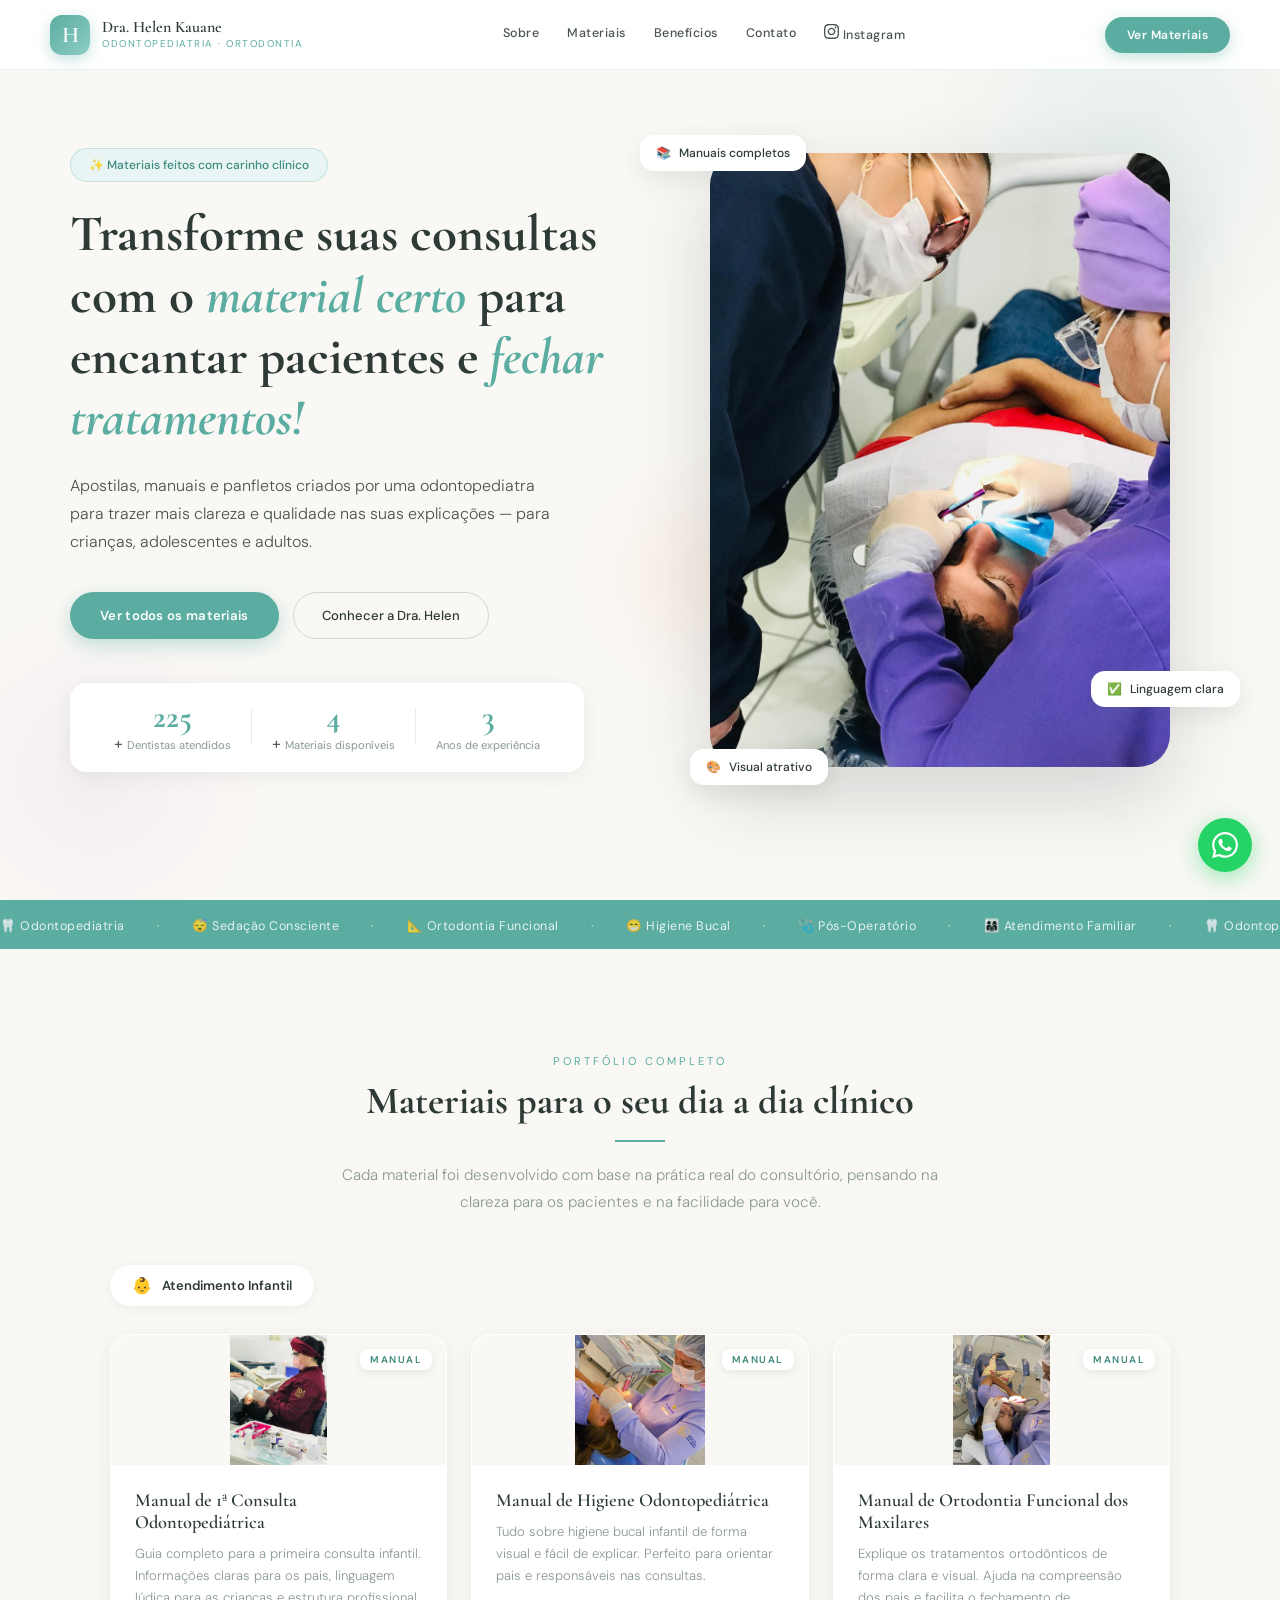
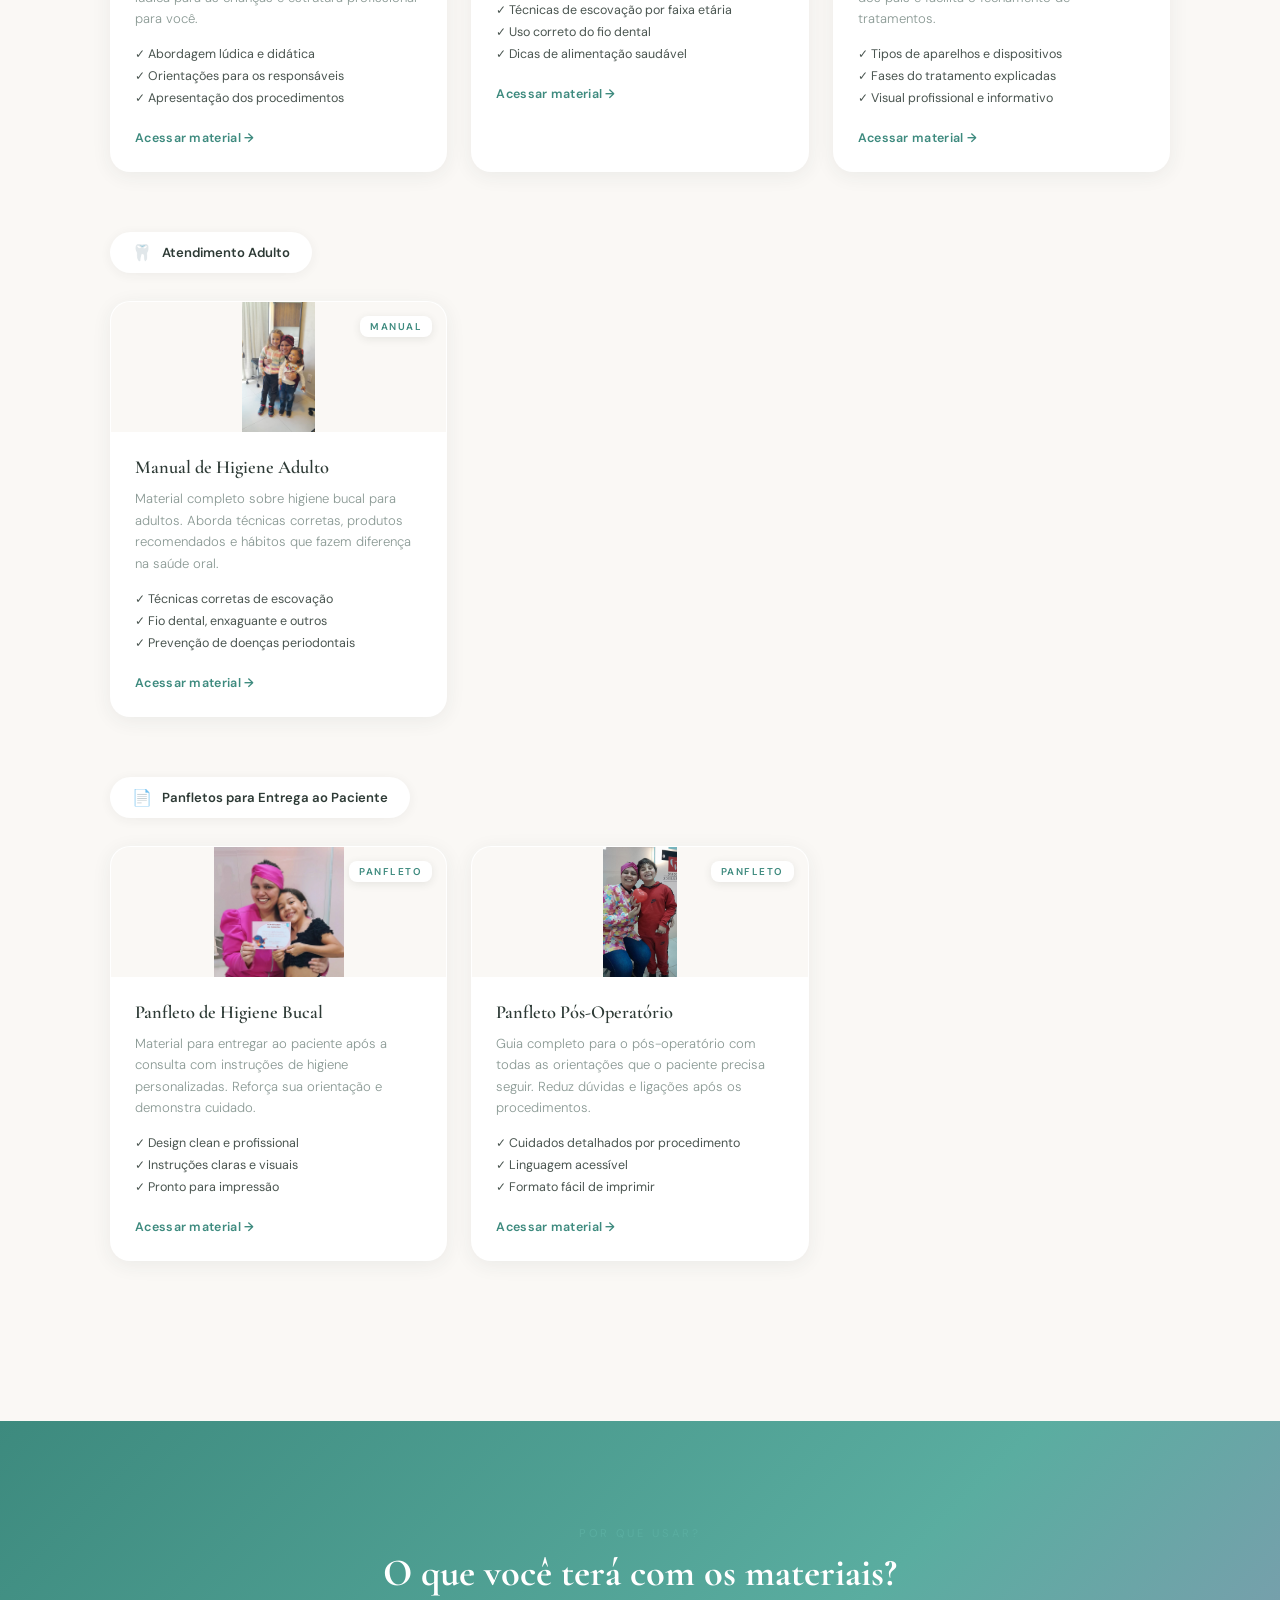
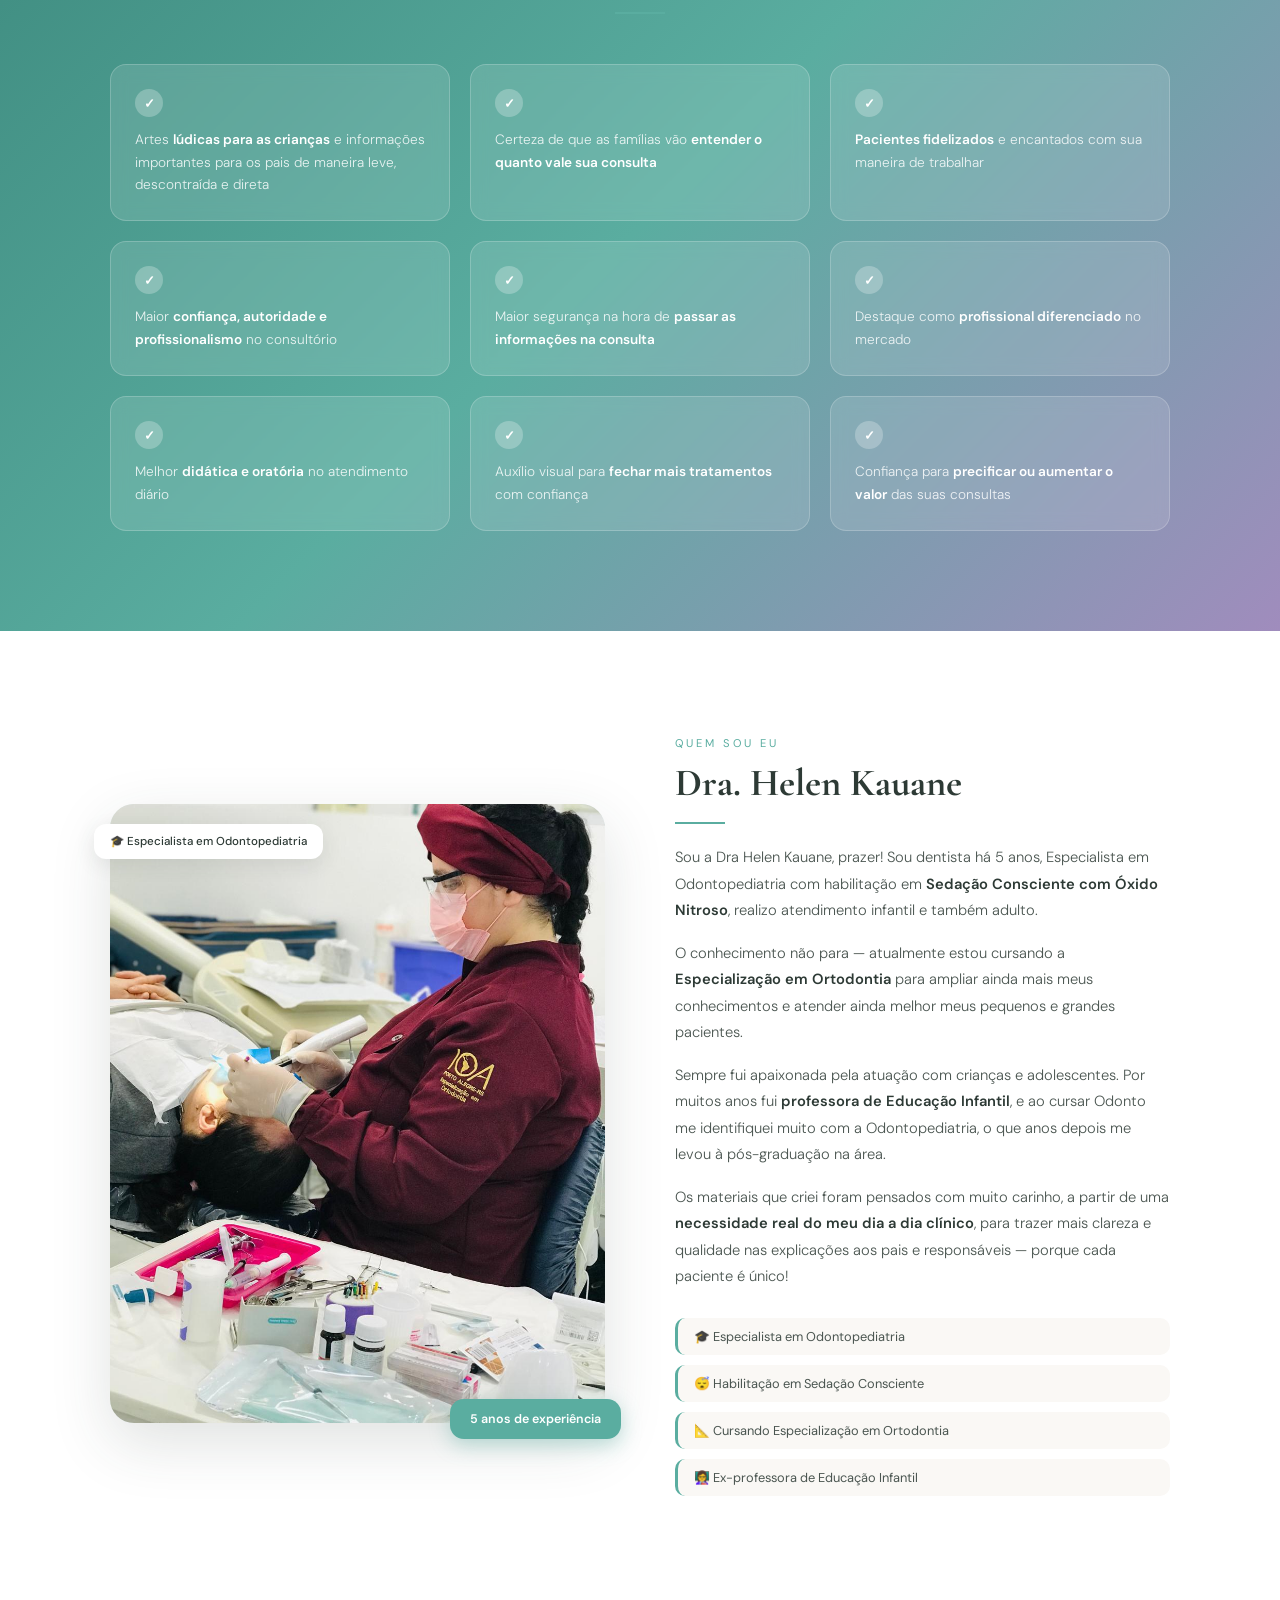
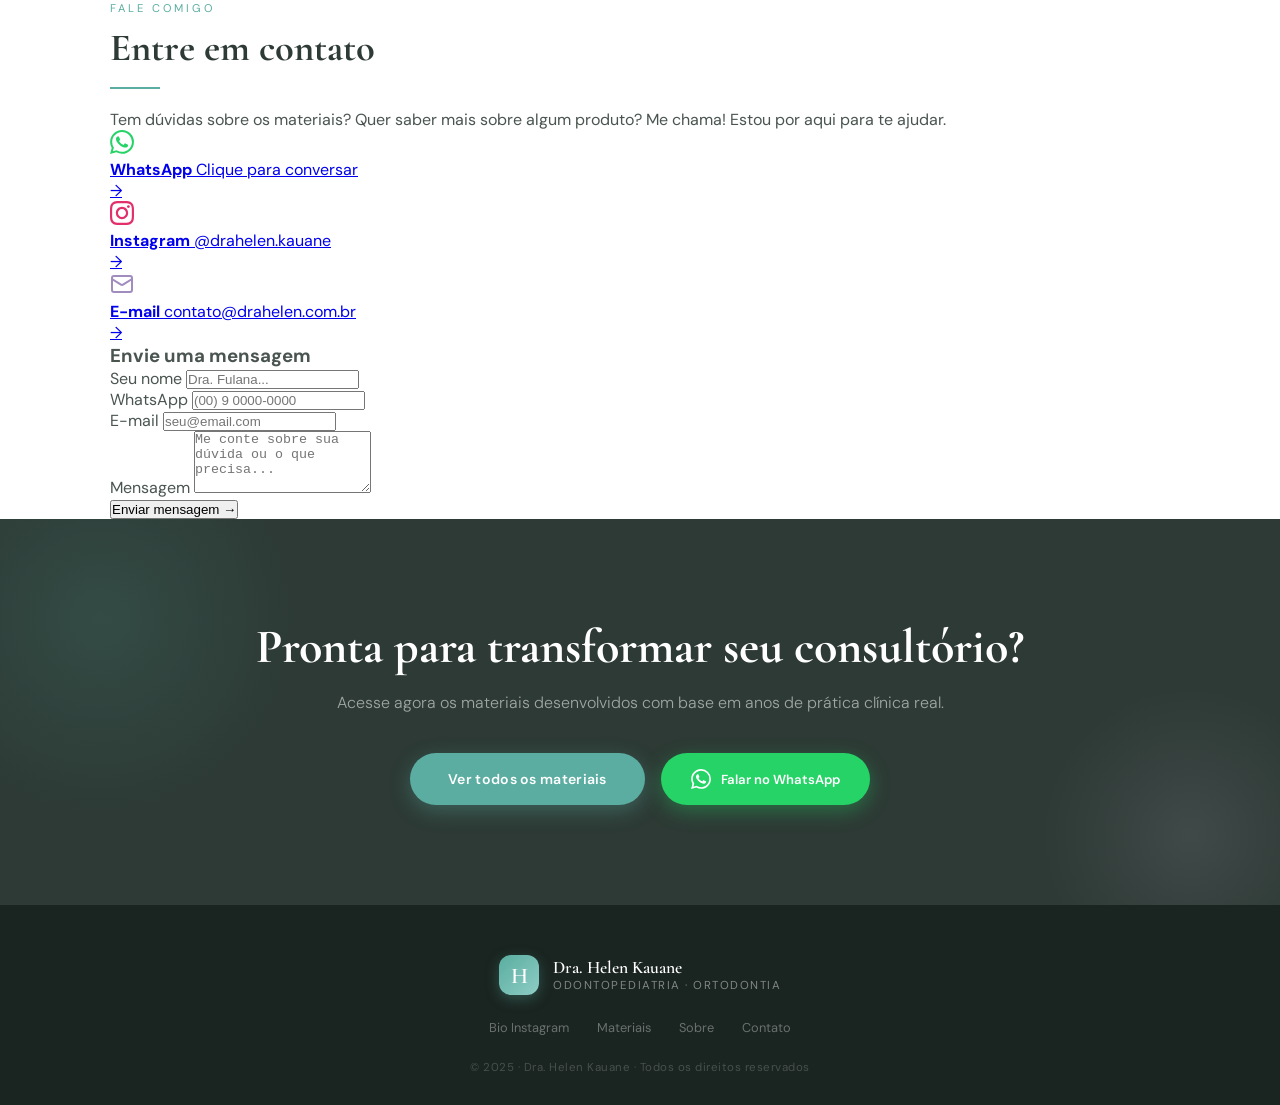
==== Drhellem/index.html @ c8ff14ff "atualização index e landing.js" ====
<!DOCTYPE html>
<html lang="pt-BR">
<head>
  <meta charset="UTF-8">
  <meta name="viewport" content="width=device-width, initial-scale=1.0">
  <title>Materiais Odontológicos · Dra. Helen Kauane</title>
  <link href="https://fonts.googleapis.com/css2?family=Cormorant+Garamond:ital,wght@0,400;0,500;0,600;1,400;1,600&family=DM+Sans:wght@300;400;500;600&display=swap" rel="stylesheet">
  <link rel="stylesheet" href="css/landing.css">
</head>
<body>

  <!-- ========== HEADER ========== -->
  <header id="site-header">
    <a href="Bio.html" class="logo">
      <div class="logo-mark">H</div>
      <div class="logo-text">
        <span class="logo-name">Dra. Helen Kauane</span>
        <span class="logo-role">Odontopediatria · Ortodontia</span>
      </div>
    </a>
    <nav>
      <a href="#sobre">Sobre</a>
      <a href="#materiais">Materiais</a>
      <a href="#beneficios">Benefícios</a>
      <a href="#contato">Contato</a>
      <a href="https://instagram.com/drahelen.kauane" target="_blank" class="nav-instagram">
        <svg width="15" height="15" viewBox="0 0 24 24" fill="currentColor"><path d="M12 2.163c3.204 0 3.584.012 4.85.07 3.252.148 4.771 1.691 4.919 4.919.058 1.265.069 1.645.069 4.849 0 3.205-.012 3.584-.069 4.849-.149 3.225-1.664 4.771-4.919 4.919-1.266.058-1.644.07-4.85.07-3.204 0-3.584-.012-4.849-.07-3.26-.149-4.771-1.699-4.919-4.92-.058-1.265-.07-1.644-.07-4.849 0-3.204.013-3.583.07-4.849.149-3.227 1.664-4.771 4.919-4.919 1.266-.057 1.645-.069 4.849-.069zm0-2.163c-3.259 0-3.667.014-4.947.072-4.358.2-6.78 2.618-6.98 6.98-.059 1.281-.073 1.689-.073 4.948 0 3.259.014 3.668.072 4.948.2 4.358 2.618 6.78 6.98 6.98 1.281.058 1.689.072 4.948.072 3.259 0 3.668-.014 4.948-.072 4.354-.2 6.782-2.618 6.979-6.98.059-1.28.073-1.689.073-4.948 0-3.259-.014-3.667-.072-4.947-.196-4.354-2.617-6.78-6.979-6.98-1.281-.059-1.69-.073-4.949-.073zm0 5.838c-3.403 0-6.162 2.759-6.162 6.162s2.759 6.163 6.162 6.163 6.162-2.759 6.162-6.163c0-3.403-2.759-6.162-6.162-6.162zm0 10.162c-2.209 0-4-1.79-4-4 0-2.209 1.791-4 4-4s4 1.791 4 4c0 2.21-1.791 4-4 4zm6.406-11.845c-.796 0-1.441.645-1.441 1.44s.645 1.44 1.441 1.44c.795 0 1.439-.645 1.439-1.44s-.644-1.44-1.439-1.44z"/></svg>
        Instagram
      </a>
    </nav>
    <a href="#materiais" class="header-cta">Ver Materiais</a>
  </header>

  <!-- ========== HERO ========== -->
  <section class="hero" id="home">
    <div class="hero-shapes">
      <div class="shape shape-1"></div>
      <div class="shape shape-2"></div>
      <div class="shape shape-3"></div>
    </div>
    <div class="hero-inner">
      <div class="hero-text">
        <div class="hero-badge">✨ Materiais feitos com carinho clínico</div>
        <h1>Transforme suas consultas com o <em>material certo</em> para encantar pacientes e <em>fechar tratamentos!</em></h1>
        <p>Apostilas, manuais e panfletos criados por uma odontopediatra para trazer mais clareza e qualidade nas suas explicações — para crianças, adolescentes e adultos.</p>
        <div class="hero-btns">
          <a href="#materiais" class="btn-primary">Ver todos os materiais</a>
          <a href="#sobre" class="btn-ghost">Conhecer a Dra. Helen</a>
        </div>
        <div class="hero-stats">
          <div class="hstat">
            <strong id="c1">0</strong>+
            <span>Dentistas atendidos</span>
          </div>
          <div class="hstat-divider"></div>
          <div class="hstat">
            <strong id="c2">0</strong>+
            <span>Materiais disponíveis</span>
          </div>
          <div class="hstat-divider"></div>
          <div class="hstat">
            <strong id="c3">0</strong>
            <span>Anos de experiência</span>
          </div>
        </div>
      </div>
      <div class="hero-visual">
        <div class="hero-img-wrap">
          <img src="imagens/img01.png" alt="Dra. Helen Kauane" class="hero-img">
          <div class="hero-img-ring"></div>
        </div>
        <div class="hero-card-float card-f1">
          <span>📚</span> Manuais completos
        </div>
        <div class="hero-card-float card-f2">
          <span>✅</span> Linguagem clara
        </div>
        <div class="hero-card-float card-f3">
          <span>🎨</span> Visual atrativo
        </div>
      </div>
    </div>
  </section>

  <!-- ========== STRIP ========== -->
  <div class="strip">
    <div class="strip-inner">
      <span>🦷 Odontopediatria</span>
      <span>·</span>
      <span>😴 Sedação Consciente</span>
      <span>·</span>
      <span>📐 Ortodontia Funcional</span>
      <span>·</span>
      <span>😁 Higiene Bucal</span>
      <span>·</span>
      <span>🩺 Pós-Operatório</span>
      <span>·</span>
      <span>👨‍👩‍👧 Atendimento Familiar</span>
      <span>·</span>
      <span>🦷 Odontopediatria</span>
      <span>·</span>
      <span>😴 Sedação Consciente</span>
      <span>·</span>
      <span>📐 Ortodontia Funcional</span>
      <span>·</span>
    </div>
  </div>

  <!-- ========== MATERIAIS ========== -->
  <section class="materiais" id="materiais">
    <div class="container">
      <div class="section-head center">
        <span class="tag-label">Portfólio completo</span>
        <h2 class="section-title">Materiais para o seu dia a dia clínico</h2>
        <div class="divider center"></div>
        <p class="section-sub">Cada material foi desenvolvido com base na prática real do consultório, pensando na clareza para os pacientes e na facilidade para você.</p>
      </div>

      <!-- Atendimento Infantil -->
      <div class="mat-category">
        <div class="cat-label">
          <span class="cat-icon">👶</span>
          <span>Atendimento Infantil</span>
        </div>
        <div class="mat-grid">
          <div class="mat-card">
            <div class="mat-thumb bg-teal">
              <img src="imagens/img02.png" alt="Manual 1ª Consulta" class="mat-img">
              <div class="mat-badge">Manual</div>
            </div>
            <div class="mat-info">
              <h4>Manual de 1ª Consulta Odontopediátrica</h4>
              <p>Guia completo para a primeira consulta infantil. Informações claras para os pais, linguagem lúdica para as crianças e estrutura profissional para você.</p>
              <ul class="mat-features">
                <li>✓ Abordagem lúdica e didática</li>
                <li>✓ Orientações para os responsáveis</li>
                <li>✓ Apresentação dos procedimentos</li>
              </ul>
              <a href="#" class="btn-acessar">Acessar material →</a>
            </div>
          </div>

          <div class="mat-card">
            <div class="mat-thumb bg-lilac">
              <img src="imagens/img03.png" alt="Manual de Higiene Odontopediátrica" class="mat-img">
              <div class="mat-badge">Manual</div>
            </div>
            <div class="mat-info">
              <h4>Manual de Higiene Odontopediátrica</h4>
              <p>Tudo sobre higiene bucal infantil de forma visual e fácil de explicar. Perfeito para orientar pais e responsáveis nas consultas.</p>
              <ul class="mat-features">
                <li>✓ Técnicas de escovação por faixa etária</li>
                <li>✓ Uso correto do fio dental</li>
                <li>✓ Dicas de alimentação saudável</li>
              </ul>
              <a href="#" class="btn-acessar">Acessar material →</a>
            </div>
          </div>

          <div class="mat-card">
            <div class="mat-thumb bg-mint">
              <img src="imagens/img04.png" alt="Manual de Ortodontia Funcional" class="mat-img">
              <div class="mat-badge">Manual</div>
            </div>
            <div class="mat-info">
              <h4>Manual de Ortodontia Funcional dos Maxilares</h4>
              <p>Explique os tratamentos ortodônticos de forma clara e visual. Ajuda na compreensão dos pais e facilita o fechamento de tratamentos.</p>
              <ul class="mat-features">
                <li>✓ Tipos de aparelhos e dispositivos</li>
                <li>✓ Fases do tratamento explicadas</li>
                <li>✓ Visual profissional e informativo</li>
              </ul>
              <a href="#" class="btn-acessar">Acessar material →</a>
            </div>
          </div>
        </div>
      </div>

      <!-- Atendimento Adulto -->
      <div class="mat-category">
        <div class="cat-label">
          <span class="cat-icon">🦷</span>
          <span>Atendimento Adulto</span>
        </div>
        <div class="mat-grid">
          <div class="mat-card">
            <div class="mat-thumb bg-peach">
              <img src="imagens/img05.png" alt="Manual de Higiene Adulto" class="mat-img">
              <div class="mat-badge">Manual</div>
            </div>
            <div class="mat-info">
              <h4>Manual de Higiene Adulto</h4>
              <p>Material completo sobre higiene bucal para adultos. Aborda técnicas corretas, produtos recomendados e hábitos que fazem diferença na saúde oral.</p>
              <ul class="mat-features">
                <li>✓ Técnicas corretas de escovação</li>
                <li>✓ Fio dental, enxaguante e outros</li>
                <li>✓ Prevenção de doenças periodontais</li>
              </ul>
              <a href="#" class="btn-acessar">Acessar material →</a>
            </div>
          </div>
        </div>
      </div>

      <!-- Panfletos -->
      <div class="mat-category">
        <div class="cat-label">
          <span class="cat-icon">📄</span>
          <span>Panfletos para Entrega ao Paciente</span>
        </div>
        <div class="mat-grid">
          <div class="mat-card">
            <div class="mat-thumb bg-rose">
              <img src="imagens/img06.png" alt="Panfleto Higiene Bucal" class="mat-img">
              <div class="mat-badge">Panfleto</div>
            </div>
            <div class="mat-info">
              <h4>Panfleto de Higiene Bucal</h4>
              <p>Material para entregar ao paciente após a consulta com instruções de higiene personalizadas. Reforça sua orientação e demonstra cuidado.</p>
              <ul class="mat-features">
                <li>✓ Design clean e profissional</li>
                <li>✓ Instruções claras e visuais</li>
                <li>✓ Pronto para impressão</li>
              </ul>
              <a href="#" class="btn-acessar">Acessar material →</a>
            </div>
          </div>

          <div class="mat-card">
            <div class="mat-thumb bg-sky">
              <img src="imagens/img07.png" alt="Panfleto Pós-Operatório" class="mat-img">
              <div class="mat-badge">Panfleto</div>
            </div>
            <div class="mat-info">
              <h4>Panfleto Pós-Operatório</h4>
              <p>Guia completo para o pós-operatório com todas as orientações que o paciente precisa seguir. Reduz dúvidas e ligações após os procedimentos.</p>
              <ul class="mat-features">
                <li>✓ Cuidados detalhados por procedimento</li>
                <li>✓ Linguagem acessível</li>
                <li>✓ Formato fácil de imprimir</li>
              </ul>
              <a href="#" class="btn-acessar">Acessar material →</a>
            </div>
          </div>
        </div>
      </div>
    </div>
  </section>

  <!-- ========== BENEFÍCIOS ========== -->
  <section class="beneficios" id="beneficios">
    <div class="container">
      <div class="section-head center">
        <span class="tag-label">Por que usar?</span>
        <h2 class="section-title light">O que você terá com os materiais?</h2>
        <div class="divider center"></div>
      </div>
      <div class="ben-grid">
        <div class="ben-card">
          <div class="ben-check">✓</div>
          <p>Artes <strong>lúdicas para as crianças</strong> e informações importantes para os pais de maneira leve, descontraída e direta</p>
        </div>
        <div class="ben-card">
          <div class="ben-check">✓</div>
          <p>Certeza de que as famílias vão <strong>entender o quanto vale sua consulta</strong></p>
        </div>
        <div class="ben-card">
          <div class="ben-check">✓</div>
          <p><strong>Pacientes fidelizados</strong> e encantados com sua maneira de trabalhar</p>
        </div>
        <div class="ben-card">
          <div class="ben-check">✓</div>
          <p>Maior <strong>confiança, autoridade e profissionalismo</strong> no consultório</p>
        </div>
        <div class="ben-card">
          <div class="ben-check">✓</div>
          <p>Maior segurança na hora de <strong>passar as informações na consulta</strong></p>
        </div>
        <div class="ben-card">
          <div class="ben-check">✓</div>
          <p>Destaque como <strong>profissional diferenciado</strong> no mercado</p>
        </div>
        <div class="ben-card">
          <div class="ben-check">✓</div>
          <p>Melhor <strong>didática e oratória</strong> no atendimento diário</p>
        </div>
        <div class="ben-card">
          <div class="ben-check">✓</div>
          <p>Auxílio visual para <strong>fechar mais tratamentos</strong> com confiança</p>
        </div>
        <div class="ben-card">
          <div class="ben-check">✓</div>
          <p>Confiança para <strong>precificar ou aumentar o valor</strong> das suas consultas</p>
        </div>
      </div>
    </div>
  </section>

  <!-- ========== SOBRE ========== -->
  <section class="sobre" id="sobre">
    <div class="container">
      <div class="sobre-grid">
        <div class="sobre-img-wrap">
          <div class="sobre-img">
            <img src="imagens/img02.png" alt="Dra. Helen Kauane em atendimento" class="sobre-foto">
          </div>
          <div class="sobre-badge-1">5 anos de experiência</div>
          <div class="sobre-badge-2">🎓 Especialista em Odontopediatria</div>
        </div>
        <div class="sobre-text">
          <span class="tag-label">Quem sou eu</span>
          <h2 class="section-title">Dra. Helen Kauane</h2>
          <div class="divider"></div>
          <p>Sou a Dra Helen Kauane, prazer! Sou dentista há 5 anos, Especialista em Odontopediatria com habilitação em <strong>Sedação Consciente com Óxido Nitroso</strong>, realizo atendimento infantil e também adulto.</p>
          <p>O conhecimento não para — atualmente estou cursando a <strong>Especialização em Ortodontia</strong> para ampliar ainda mais meus conhecimentos e atender ainda melhor meus pequenos e grandes pacientes.</p>
          <p>Sempre fui apaixonada pela atuação com crianças e adolescentes. Por muitos anos fui <strong>professora de Educação Infantil</strong>, e ao cursar Odonto me identifiquei muito com a Odontopediatria, o que anos depois me levou à pós-graduação na área.</p>
          <p>Os materiais que criei foram pensados com muito carinho, a partir de uma <strong>necessidade real do meu dia a dia clínico</strong>, para trazer mais clareza e qualidade nas explicações aos pais e responsáveis — porque cada paciente é único!</p>
          <div class="creds">
            <div class="cred">🎓 Especialista em Odontopediatria</div>
            <div class="cred">😴 Habilitação em Sedação Consciente</div>
            <div class="cred">📐 Cursando Especialização em Ortodontia</div>
            <div class="cred">👩‍🏫 Ex-professora de Educação Infantil</div>
          </div>
        </div>
      </div>
    </div>
  </section>

  <!-- ========== CONTATO ========== -->
  <section class="contato" id="contato">
    <div class="container">
      <div class="contato-grid">

        <div class="contato-text">
          <span class="tag-label">Fale comigo</span>
          <h2 class="section-title">Entre em contato</h2>
          <div class="divider"></div>
          <p>Tem dúvidas sobre os materiais? Quer saber mais sobre algum produto? Me chama! Estou por aqui para te ajudar.</p>

          <div class="contato-cards">

            <!-- WhatsApp -->
            <a href="https://wa.me/55" target="_blank" class="contato-card">
              <div class="contato-card-icon bg-mint">
                <svg width="24" height="24" viewBox="0 0 24 24" fill="currentColor" style="color:#25d366"><path d="M17.472 14.382c-.297-.149-1.758-.867-2.03-.967-.273-.099-.471-.148-.67.15-.197.297-.767.966-.94 1.164-.173.199-.347.223-.644.075-.297-.15-1.255-.463-2.39-1.475-.883-.788-1.48-1.761-1.653-2.059-.173-.297-.018-.458.13-.606.134-.133.298-.347.446-.52.149-.174.198-.298.298-.497.099-.198.05-.371-.025-.52-.075-.149-.669-1.612-.916-2.207-.242-.579-.487-.5-.669-.51-.173-.008-.371-.01-.57-.01-.198 0-.52.074-.792.372-.272.297-1.04 1.016-1.04 2.479 0 1.462 1.065 2.875 1.213 3.074.149.198 2.096 3.2 5.077 4.487.709.306 1.262.489 1.694.625.712.227 1.36.195 1.871.118.571-.085 1.758-.719 2.006-1.413.248-.694.248-1.289.173-1.413-.074-.124-.272-.198-.57-.347m-5.421 7.403h-.004a9.87 9.87 0 01-5.031-1.378l-.361-.214-3.741.982.998-3.648-.235-.374a9.86 9.86 0 01-1.51-5.26c.001-5.45 4.436-9.884 9.888-9.884 2.64 0 5.122 1.03 6.988 2.898a9.825 9.825 0 012.893 6.994c-.003 5.45-4.437 9.884-9.885 9.884m8.413-18.297A11.815 11.815 0 0012.05 0C5.495 0 .16 5.335.157 11.892c0 2.096.547 4.142 1.588 5.945L.057 24l6.305-1.654a11.882 11.882 0 005.683 1.448h.005c6.554 0 11.89-5.335 11.893-11.893a11.821 11.821 0 00-3.48-8.413Z"/></svg>
              </div>
              <div class="contato-card-text">
                <strong>WhatsApp</strong>
                <span>Clique para conversar</span>
              </div>
              <div class="contato-card-arrow">→</div>
            </a>

            <!-- Instagram -->
            <a href="https://instagram.com/drahelen.kauane" target="_blank" class="contato-card">
              <div class="contato-card-icon bg-rose">
                <svg width="24" height="24" viewBox="0 0 24 24" fill="currentColor" style="color:#e1306c"><path d="M12 2.163c3.204 0 3.584.012 4.85.07 3.252.148 4.771 1.691 4.919 4.919.058 1.265.069 1.645.069 4.849 0 3.205-.012 3.584-.069 4.849-.149 3.225-1.664 4.771-4.919 4.919-1.266.058-1.644.07-4.85.07-3.204 0-3.584-.012-4.849-.07-3.26-.149-4.771-1.699-4.919-4.92-.058-1.265-.07-1.644-.07-4.849 0-3.204.013-3.583.07-4.849.149-3.227 1.664-4.771 4.919-4.919 1.266-.057 1.645-.069 4.849-.069zm0-2.163c-3.259 0-3.667.014-4.947.072-4.358.2-6.78 2.618-6.98 6.98-.059 1.281-.073 1.689-.073 4.948 0 3.259.014 3.668.072 4.948.2 4.358 2.618 6.78 6.98 6.98 1.281.058 1.689.072 4.948.072 3.259 0 3.668-.014 4.948-.072 4.354-.2 6.782-2.618 6.979-6.98.059-1.28.073-1.689.073-4.948 0-3.259-.014-3.667-.072-4.947-.196-4.354-2.617-6.78-6.979-6.98-1.281-.059-1.69-.073-4.949-.073zm0 5.838c-3.403 0-6.162 2.759-6.162 6.162s2.759 6.163 6.162 6.163 6.162-2.759 6.162-6.163c0-3.403-2.759-6.162-6.162-6.162zm0 10.162c-2.209 0-4-1.79-4-4 0-2.209 1.791-4 4-4s4 1.791 4 4c0 2.21-1.791 4-4 4zm6.406-11.845c-.796 0-1.441.645-1.441 1.44s.645 1.44 1.441 1.44c.795 0 1.439-.645 1.439-1.44s-.644-1.44-1.439-1.44z"/></svg>
              </div>
              <div class="contato-card-text">
                <strong>Instagram</strong>
                <span>@drahelen.kauane</span>
              </div>
              <div class="contato-card-arrow">→</div>
            </a>

            <!-- Email -->
            <a href="mailto:contato@drahelen.com.br" class="contato-card">
              <div class="contato-card-icon bg-lilac">
                <svg width="24" height="24" viewBox="0 0 24 24" fill="none" stroke="currentColor" stroke-width="2" style="color:#a08cbd"><rect x="2" y="4" width="20" height="16" rx="2"/><path d="m22 7-8.97 5.7a1.94 1.94 0 0 1-2.06 0L2 7"/></svg>
              </div>
              <div class="contato-card-text">
                <strong>E-mail</strong>
                <span>contato@drahelen.com.br</span>
              </div>
              <div class="contato-card-arrow">→</div>
            </a>

          </div>
        </div>

        <!-- Formulário -->
        <div class="contato-form-wrap">
          <h3>Envie uma mensagem</h3>
          <form class="contato-form" onsubmit="handleForm(event)">
            <div class="form-row">
              <div class="form-group">
                <label>Seu nome</label>
                <input type="text" placeholder="Dra. Fulana..." required>
              </div>
              <div class="form-group">
                <label>WhatsApp</label>
                <input type="text" placeholder="(00) 9 0000-0000">
              </div>
            </div>
            <div class="form-group">
              <label>E-mail</label>
              <input type="email" placeholder="seu@email.com" required>
            </div>
            <div class="form-group">
              <label>Mensagem</label>
              <textarea placeholder="Me conte sobre sua dúvida ou o que precisa..." rows="4"></textarea>
            </div>
            <button type="submit" class="form-btn">Enviar mensagem →</button>
          </form>
        </div>

      </div>
    </div>
  </section>

  <!-- ========== CTA ========== -->
  <section class="cta-section">
    <div class="cta-shapes">
      <div class="cta-shape-1"></div>
      <div class="cta-shape-2"></div>
    </div>
    <div class="container cta-inner">
      <h2>Pronta para transformar seu consultório?</h2>
      <p>Acesse agora os materiais desenvolvidos com base em anos de prática clínica real.</p>
      <div class="cta-btns">
        <a href="#materiais" class="btn-primary large">Ver todos os materiais</a>
        <a href="https://wa.me/55" class="btn-whatsapp" target="_blank">
          <svg width="20" height="20" viewBox="0 0 24 24" fill="currentColor"><path d="M17.472 14.382c-.297-.149-1.758-.867-2.03-.967-.273-.099-.471-.148-.67.15-.197.297-.767.966-.94 1.164-.173.199-.347.223-.644.075-.297-.15-1.255-.463-2.39-1.475-.883-.788-1.48-1.761-1.653-2.059-.173-.297-.018-.458.13-.606.134-.133.298-.347.446-.52.149-.174.198-.298.298-.497.099-.198.05-.371-.025-.52-.075-.149-.669-1.612-.916-2.207-.242-.579-.487-.5-.669-.51-.173-.008-.371-.01-.57-.01-.198 0-.52.074-.792.372-.272.297-1.04 1.016-1.04 2.479 0 1.462 1.065 2.875 1.213 3.074.149.198 2.096 3.2 5.077 4.487.709.306 1.262.489 1.694.625.712.227 1.36.195 1.871.118.571-.085 1.758-.719 2.006-1.413.248-.694.248-1.289.173-1.413-.074-.124-.272-.198-.57-.347m-5.421 7.403h-.004a9.87 9.87 0 01-5.031-1.378l-.361-.214-3.741.982.998-3.648-.235-.374a9.86 9.86 0 01-1.51-5.26c.001-5.45 4.436-9.884 9.888-9.884 2.64 0 5.122 1.03 6.988 2.898a9.825 9.825 0 012.893 6.994c-.003 5.45-4.437 9.884-9.885 9.884m8.413-18.297A11.815 11.815 0 0012.05 0C5.495 0 .16 5.335.157 11.892c0 2.096.547 4.142 1.588 5.945L.057 24l6.305-1.654a11.882 11.882 0 005.683 1.448h.005c6.554 0 11.89-5.335 11.893-11.893a11.821 11.821 0 00-3.48-8.413Z"/></svg>
          Falar no WhatsApp
        </a>
      </div>
    </div>
  </section>

  <!-- ========== FOOTER ========== -->
  <footer>
    <div class="container footer-inner">
      <div class="footer-brand">
        <div class="logo-mark">H</div>
        <div>
          <div style="color:#fff;font-family:'Cormorant Garamond',serif;font-size:1.1rem;font-weight:600;">Dra. Helen Kauane</div>
          <div style="color:rgba(255,255,255,0.45);font-size:0.72rem;letter-spacing:1.5px;text-transform:uppercase;">Odontopediatria · Ortodontia</div>
        </div>
      </div>
      <div class="footer-links">
        <a href="Bio.html">Bio Instagram</a>
        <a href="#materiais">Materiais</a>
        <a href="#sobre">Sobre</a>
        <a href="#contato">Contato</a>
      </div>
      <div class="footer-copy">© 2025 · Dra. Helen Kauane · Todos os direitos reservados</div>
    </div>
  </footer>

  <!-- WhatsApp float -->
  <a href="https://wa.me/55" class="wa-float" target="_blank">
    <svg width="26" height="26" viewBox="0 0 24 24" fill="white"><path d="M17.472 14.382c-.297-.149-1.758-.867-2.03-.967-.273-.099-.471-.148-.67.15-.197.297-.767.966-.94 1.164-.173.199-.347.223-.644.075-.297-.15-1.255-.463-2.39-1.475-.883-.788-1.48-1.761-1.653-2.059-.173-.297-.018-.458.13-.606.134-.133.298-.347.446-.52.149-.174.198-.298.298-.497.099-.198.05-.371-.025-.52-.075-.149-.669-1.612-.916-2.207-.242-.579-.487-.5-.669-.51-.173-.008-.371-.01-.57-.01-.198 0-.52.074-.792.372-.272.297-1.04 1.016-1.04 2.479 0 1.462 1.065 2.875 1.213 3.074.149.198 2.096 3.2 5.077 4.487.709.306 1.262.489 1.694.625.712.227 1.36.195 1.871.118.571-.085 1.758-.719 2.006-1.413.248-.694.248-1.289.173-1.413-.074-.124-.272-.198-.57-.347m-5.421 7.403h-.004a9.87 9.87 0 01-5.031-1.378l-.361-.214-3.741.982.998-3.648-.235-.374a9.86 9.86 0 01-1.51-5.26c.001-5.45 4.436-9.884 9.888-9.884 2.64 0 5.122 1.03 6.988 2.898a9.825 9.825 0 012.893 6.994c-.003 5.45-4.437 9.884-9.885 9.884m8.413-18.297A11.815 11.815 0 0012.05 0C5.495 0 .16 5.335.157 11.892c0 2.096.547 4.142 1.588 5.945L.057 24l6.305-1.654a11.882 11.882 0 005.683 1.448h.005c6.554 0 11.89-5.335 11.893-11.893a11.821 11.821 0 00-3.48-8.413Z"/></svg>
  </a>

  <!-- ✅ Caminho correto — landing.js está na raiz da pasta -->
  <script src="landing.js" type="text/javascript" ></script>
</body>
</html>
---- Drhellem/css/landing.css ----
/* =============================================
   DRA. HELEN KAUANE — landing.css
   ============================================= */

*, *::before, *::after { box-sizing: border-box; margin: 0; padding: 0; }

:root {
  --teal:       #5aada0;
  --teal-light: #8ecdc6;
  --teal-pale:  #e8f5f4;
  --teal-deep:  #3d8a7e;
  --lilac:      #c9b8d8;
  --lilac-pale: #f3eef8;
  --lilac-mid:  #a08cbd;
  --peach:      #f5a882;
  --peach-pale: #fef0e8;
  --mint-pale:  #edf7f0;
  --cream:      #faf8f5;
  --dark:       #2d3a35;
  --text:       #4a5550;
  --light-text: #8a9994;
  --white:      #ffffff;
}

html { scroll-behavior: smooth; }
body {
  font-family: 'DM Sans', sans-serif;
  color: var(--text);
  background: var(--white);
  overflow-x: hidden;
}

.container { max-width: 1140px; margin: 0 auto; padding: 0 40px; }

/* =========================================
   HEADER
   ========================================= */
header {
  position: fixed; top: 0; left: 0; width: 100%;
  z-index: 1000;
  background: rgba(255,255,255,0.92);
  backdrop-filter: blur(12px);
  border-bottom: 1px solid rgba(90,173,160,0.15);
  height: 70px;
  display: flex; align-items: center;
  padding: 0 50px;
  gap: 30px;
  transition: box-shadow 0.3s;
}

header.scrolled { box-shadow: 0 4px 24px rgba(45,58,53,0.08); }

.logo { display: flex; align-items: center; gap: 12px; text-decoration: none; flex-shrink: 0; }

.logo-mark {
  width: 40px; height: 40px;
  background: linear-gradient(135deg, var(--teal), var(--teal-light));
  border-radius: 12px;
  display: flex; align-items: center; justify-content: center;
  color: white; font-family: 'Cormorant Garamond', serif;
  font-size: 1.4rem; font-weight: 600;
  box-shadow: 0 4px 14px rgba(90,173,160,0.35);
}

.logo-text { display: flex; flex-direction: column; }
.logo-name {
  font-family: 'Cormorant Garamond', serif;
  font-size: 1rem; font-weight: 600; color: var(--dark);
  line-height: 1.1;
}
.logo-role { font-size: 0.62rem; color: var(--teal); letter-spacing: 1.5px; text-transform: uppercase; }

nav { display: flex; align-items: center; gap: 28px; flex: 1; justify-content: center; }
nav a {
  color: var(--text); text-decoration: none; font-size: 0.78rem;
  font-weight: 500; letter-spacing: 0.5px;
  transition: color 0.3s; position: relative; padding-bottom: 3px;
}
nav a::after {
  content: ''; position: absolute; bottom: 0; left: 0;
  width: 0; height: 1.5px; background: var(--teal); transition: width 0.3s;
}
nav a:hover { color: var(--teal); }
nav a:hover::after { width: 100%; }

.header-cta {
  background: var(--teal); color: white;
  padding: 10px 22px; border-radius: 25px;
  font-size: 0.75rem; font-weight: 600; letter-spacing: 0.5px;
  text-decoration: none; white-space: nowrap;
  transition: background 0.3s, transform 0.2s, box-shadow 0.3s;
  box-shadow: 0 4px 14px rgba(90,173,160,0.35);
}
.header-cta:hover { background: var(--teal-deep); transform: translateY(-1px); box-shadow: 0 6px 20px rgba(90,173,160,0.45); }

/* =========================================
   HERO
   ========================================= */
.hero {
  min-height: 100vh;
  padding: 100px 50px 80px;
  background: var(--cream);
  position: relative;
  overflow: hidden;
  display: flex; align-items: center;
}

.hero-shapes { position: absolute; inset: 0; pointer-events: none; overflow: hidden; }

.shape {
  position: absolute; border-radius: 50%;
  animation: float 8s ease-in-out infinite;
}
.shape-1 {
  width: 500px; height: 500px;
  background: radial-gradient(circle, rgba(90,173,160,0.12) 0%, transparent 70%);
  top: -100px; right: -100px;
  animation-delay: 0s;
}
.shape-2 {
  width: 350px; height: 350px;
  background: radial-gradient(circle, rgba(201,184,216,0.15) 0%, transparent 70%);
  bottom: -50px; left: -80px;
  animation-delay: -3s;
}
.shape-3 {
  width: 250px; height: 250px;
  background: radial-gradient(circle, rgba(245,168,130,0.12) 0%, transparent 70%);
  top: 50%; left: 45%;
  animation-delay: -6s;
}

@keyframes float {
  0%, 100% { transform: translateY(0) scale(1); }
  50%       { transform: translateY(-20px) scale(1.03); }
}

.hero-inner {
  max-width: 1140px; margin: 0 auto;
  display: grid; grid-template-columns: 1fr 1fr;
  gap: 60px; align-items: center;
  width: 100%; position: relative; z-index: 2;
}

.hero-badge {
  display: inline-block;
  background: var(--teal-pale);
  color: var(--teal-deep);
  font-size: 0.75rem; font-weight: 500;
  padding: 8px 18px; border-radius: 20px;
  margin-bottom: 22px;
  border: 1px solid rgba(90,173,160,0.25);
}

.hero-text h1 {
  font-family: 'Cormorant Garamond', serif;
  font-size: clamp(2.2rem, 4vw, 3.2rem);
  color: var(--dark); line-height: 1.2;
  margin-bottom: 22px;
}
.hero-text h1 em { color: var(--teal); font-style: italic; }

.hero-text p {
  font-size: 1rem; color: var(--text); line-height: 1.75;
  font-weight: 300; margin-bottom: 36px; max-width: 500px;
}

.hero-btns { display: flex; gap: 14px; flex-wrap: wrap; margin-bottom: 44px; }

.btn-primary {
  background: var(--teal); color: white;
  padding: 14px 30px; border-radius: 30px;
  font-size: 0.82rem; font-weight: 600;
  text-decoration: none; letter-spacing: 0.3px;
  transition: all 0.3s;
  box-shadow: 0 6px 20px rgba(90,173,160,0.35);
  display: inline-flex; align-items: center; gap: 6px;
}
.btn-primary:hover { background: var(--teal-deep); transform: translateY(-2px); box-shadow: 0 10px 28px rgba(90,173,160,0.45); }
.btn-primary.large { padding: 16px 38px; font-size: 0.88rem; }

.btn-ghost {
  background: transparent; color: var(--dark);
  padding: 14px 28px; border-radius: 30px;
  font-size: 0.82rem; font-weight: 500;
  text-decoration: none; border: 1.5px solid rgba(45,58,53,0.18);
  transition: all 0.3s;
}
.btn-ghost:hover { border-color: var(--teal); color: var(--teal); background: var(--teal-pale); }

.hero-stats {
  display: flex; align-items: center; gap: 0;
  background: white; border-radius: 16px; padding: 18px 24px;
  box-shadow: 0 4px 20px rgba(45,58,53,0.07);
  width: fit-content;
}
.hstat { text-align: center; padding: 0 20px; }
.hstat strong { display: block; font-family: 'Cormorant Garamond', serif; font-size: 2rem; color: var(--teal); line-height: 1; }
.hstat span { font-size: 0.7rem; color: var(--light-text); white-space: nowrap; }
.hstat-divider { width: 1px; height: 36px; background: rgba(45,58,53,0.1); flex-shrink: 0; }

@keyframes fadeUp { from { opacity:0; transform:translateY(30px); } to { opacity:1; transform:translateY(0); } }

.hero-visual {
  position: relative;
  display: flex;
  align-items: center;
  justify-content: center;
}

.hero-img-wrap {
  position: relative;
  border-radius: 32px;
  overflow: hidden;
  box-shadow: 0 30px 80px rgba(45,58,53,0.18);
  animation: fadeUp 0.8s ease 0.2s both;
  width: 100%;
  max-width: 460px;
  aspect-ratio: 3 / 4;
  background: var(--teal-pale);
}

.hero-img {
  width: 100%;
  height: 100%;
  object-fit: cover;
  object-position: center top;
  display: block;
}

.hero-img {
  width: 100%; height: 100%;
  object-fit: cover;
  object-position: center top;
  display: block;
}

.hero-img-ring {
  position: absolute; inset: -8px;
  border-radius: 36px;
  border: 2px solid rgba(90,173,160,0.25);
  pointer-events: none;
  z-index: -1;
}

.hero-card-float {
  position: absolute; background: white; border-radius: 14px;
  padding: 10px 16px; font-size: 0.75rem; font-weight: 500; color: var(--dark);
  box-shadow: 0 8px 24px rgba(45,58,53,0.1);
  display: flex; align-items: center; gap: 8px;
  white-space: nowrap;
  animation: fadeUp 0.6s ease both;
}
.card-f1 { top: -18px; left: -30px; animation-delay: 0.5s; }
.card-f2 { bottom: 60px; right: -30px; animation-delay: 0.7s; }
.card-f3 { bottom: -18px; left: 20px; animation-delay: 0.9s; }

/* =========================================
   STRIP
   ========================================= */
.strip {
  background: var(--teal); overflow: hidden;
  padding: 14px 0; white-space: nowrap;
}
.strip-inner {
  display: inline-flex; gap: 32px;
  animation: marquee 20s linear infinite;
}
.strip-inner span { color: rgba(255,255,255,0.85); font-size: 0.78rem; letter-spacing: 0.5px; flex-shrink: 0; }
@keyframes marquee { 0% { transform: translateX(0); } 100% { transform: translateX(-50%); } }

/* =========================================
   SHARED
   ========================================= */
.section-head { margin-bottom: 50px; }
.section-head.center { text-align: center; }

.tag-label {
  display: inline-block; color: var(--teal); font-size: 0.7rem;
  letter-spacing: 3px; text-transform: uppercase; margin-bottom: 10px;
}

.section-title {
  font-family: 'Cormorant Garamond', serif;
  font-size: clamp(1.8rem, 3vw, 2.6rem);
  color: var(--dark); line-height: 1.2; margin-bottom: 16px;
}
.section-title.light { color: white; }

.section-sub { font-size: 0.95rem; color: var(--light-text); line-height: 1.75; max-width: 600px; margin: 0 auto; font-weight: 300; }

.divider { width: 50px; height: 2px; background: var(--teal); margin-bottom: 20px; }
.divider.center { margin-left: auto; margin-right: auto; }

/* =========================================
   MATERIAIS
   ========================================= */
.materiais { padding: 100px 0; background: var(--cream); }

.mat-category { margin-bottom: 60px; }

.cat-label {
  display: inline-flex; align-items: center; gap: 10px;
  background: white; border-radius: 30px;
  padding: 10px 22px; margin-bottom: 28px;
  box-shadow: 0 2px 12px rgba(45,58,53,0.06);
  font-size: 0.82rem; font-weight: 600; color: var(--dark);
}
.cat-icon { font-size: 1rem; }

.mat-grid {
  display: grid;
  grid-template-columns: repeat(auto-fill, minmax(300px, 1fr));
  gap: 24px;
}

.mat-card {
  background: white; border-radius: 20px; overflow: hidden;
  box-shadow: 0 4px 20px rgba(45,58,53,0.07);
  transition: transform 0.3s, box-shadow 0.3s;
  border: 1.5px solid transparent;
}
.mat-card:hover {
  transform: translateY(-6px);
  box-shadow: 0 16px 40px rgba(90,173,160,0.16);
  border-color: rgba(90,173,160,0.25);
}

.mat-thumb {
  height: 130px; display: flex; align-items: center; justify-content: center;
  font-size: 3rem; position: relative;
}
.thumb-teal   { background: linear-gradient(135deg, var(--teal-pale), #c8ecec); }
.thumb-lilac  { background: linear-gradient(135deg, var(--lilac-pale), #e0d4ec); }
.thumb-peach  { background: linear-gradient(135deg, var(--peach-pale), #fdd5bb); }
.thumb-mint   { background: linear-gradient(135deg, var(--mint-pale), #c8e8d4); }

/* Imagem nos cards de materiais */
.mat-thumb {
  width: 100%;
  aspect-ratio: 16 / 10;
  position: relative;
  overflow: hidden;
  background: var(--teal-pale);
  display: block;
}

.mat-img {
  width: 100%;
  height: 100%;
  object-fit: contain;
  object-position: center center;
  background: var(--cream);
  transition: transform 0.5s ease;
  display: block;
}

.mat-card:hover .mat-img { transform: scale(1.04); }

.mat-badge {
  position: absolute; top: 14px; right: 14px;
  background: white; color: var(--teal-deep);
  font-size: 0.62rem; font-weight: 600; letter-spacing: 1.5px;
  text-transform: uppercase; padding: 4px 10px; border-radius: 8px;
  box-shadow: 0 2px 8px rgba(45,58,53,0.1);
}

.mat-info { padding: 24px; }
.mat-info h4 {
  font-family: 'Cormorant Garamond', serif;
  font-size: 1.15rem; color: var(--dark); margin-bottom: 10px; font-weight: 600;
}
.mat-info p { font-size: 0.82rem; color: var(--light-text); line-height: 1.65; margin-bottom: 16px; font-weight: 300; }

.mat-features { list-style: none; margin-bottom: 20px; display: flex; flex-direction: column; gap: 6px; }
.mat-features li { font-size: 0.78rem; color: var(--text); }

.btn-acessar {
  display: inline-block; color: var(--teal-deep);
  font-size: 0.78rem; font-weight: 600; text-decoration: none;
  letter-spacing: 0.3px; transition: gap 0.3s, color 0.3s;
}
.btn-acessar:hover { color: var(--teal); }

/* =========================================
   BENEFÍCIOS
   ========================================= */
.beneficios {
  background: linear-gradient(135deg, var(--teal-deep) 0%, var(--teal) 50%, var(--lilac-mid) 100%);
  padding: 100px 0;
}

.ben-grid {
  display: grid;
  grid-template-columns: repeat(3, 1fr);
  gap: 20px;
}

.ben-card {
  background: rgba(255,255,255,0.12);
  backdrop-filter: blur(8px);
  border: 1px solid rgba(255,255,255,0.2);
  border-radius: 16px; padding: 24px;
  transition: background 0.3s, transform 0.3s;
}
.ben-card:hover { background: rgba(255,255,255,0.2); transform: translateY(-4px); }

.ben-check {
  width: 28px; height: 28px;
  background: rgba(255,255,255,0.25);
  border-radius: 50%; display: flex; align-items: center; justify-content: center;
  color: white; font-size: 0.8rem; font-weight: 700; margin-bottom: 12px;
}

.ben-card p {
  color: rgba(255,255,255,0.85); font-size: 0.85rem; line-height: 1.65; font-weight: 300;
}
.ben-card p strong { color: white; font-weight: 600; }

/* =========================================
   SOBRE
   ========================================= */
.sobre { padding: 100px 0; background: white; }

.sobre-grid {
  display: grid; grid-template-columns: 1fr 1fr;
  gap: 70px; align-items: center;
}

.sobre-img-wrap { position: relative; }

.sobre-img {
  border-radius: 24px;
  overflow: hidden;
  aspect-ratio: 4 / 5;
  box-shadow: 0 20px 60px rgba(45,58,53,0.15);
  background: var(--teal-pale);
}

.sobre-foto {
  width: 100%;
  height: 100%;
  object-fit: cover;
  object-position: center center;
  display: block;
  transition: transform 0.6s ease;
}

.sobre-img:hover .sobre-foto { transform: scale(1.03); }

.sobre-badge-1 {
  position: absolute; bottom: -16px; right: -16px;
  background: var(--teal); color: white;
  padding: 12px 20px; border-radius: 14px;
  font-size: 0.78rem; font-weight: 600;
  box-shadow: 0 6px 20px rgba(90,173,160,0.4);
}

.sobre-badge-2 {
  position: absolute; top: 20px; left: -16px;
  background: white; color: var(--dark);
  padding: 10px 16px; border-radius: 12px;
  font-size: 0.72rem; font-weight: 500;
  box-shadow: 0 6px 20px rgba(45,58,53,0.1);
}

.sobre-text p {
  font-size: 0.92rem; line-height: 1.8; color: var(--text);
  font-weight: 300; margin-bottom: 16px;
}
.sobre-text p strong { color: var(--dark); font-weight: 600; }

.creds {
  display: flex; flex-direction: column; gap: 10px; margin-top: 28px;
}
.cred {
  background: var(--cream); border-radius: 10px;
  padding: 10px 16px; font-size: 0.8rem; color: var(--text);
  border-left: 3px solid var(--teal);
}

/* =========================================
   CTA
   ========================================= */
.cta-section {
  background: var(--dark); padding: 100px 0;
  text-align: center; position: relative; overflow: hidden;
}

.cta-shapes { position: absolute; inset: 0; pointer-events: none; }
.cta-shape-1 {
  position: absolute; width: 400px; height: 400px; border-radius: 50%;
  background: radial-gradient(circle, rgba(90,173,160,0.15) 0%, transparent 70%);
  top: -100px; left: -100px;
}
.cta-shape-2 {
  position: absolute; width: 300px; height: 300px; border-radius: 50%;
  background: radial-gradient(circle, rgba(201,184,216,0.12) 0%, transparent 70%);
  bottom: -80px; right: -60px;
}

.cta-inner { position: relative; z-index: 2; }

.cta-section h2 {
  font-family: 'Cormorant Garamond', serif;
  font-size: clamp(2rem, 4vw, 3rem); color: white;
  margin-bottom: 16px; line-height: 1.2;
}
.cta-section p { color: rgba(255,255,255,0.55); font-size: 1rem; margin-bottom: 40px; font-weight: 300; }

.cta-btns { display: flex; gap: 16px; justify-content: center; flex-wrap: wrap; }

.btn-whatsapp {
  background: #25d366; color: white;
  padding: 16px 30px; border-radius: 30px;
  font-size: 0.82rem; font-weight: 600;
  text-decoration: none; display: inline-flex; align-items: center; gap: 10px;
  transition: all 0.3s; box-shadow: 0 6px 20px rgba(37,211,102,0.35);
}
.btn-whatsapp:hover { background: #1ebe5d; transform: translateY(-2px); }

/* =========================================
   FOOTER
   ========================================= */
footer { background: #1a2420; padding: 50px 0 30px; }

.footer-inner {
  display: flex; flex-direction: column; align-items: center; gap: 24px;
}

.footer-brand { display: flex; align-items: center; gap: 14px; }

.footer-links { display: flex; gap: 28px; flex-wrap: wrap; justify-content: center; }
.footer-links a {
  color: rgba(255,255,255,0.35); font-size: 0.8rem;
  text-decoration: none; transition: color 0.3s;
}
.footer-links a:hover { color: var(--teal-light); }

.footer-copy { color: rgba(255,255,255,0.2); font-size: 0.72rem; letter-spacing: 0.5px; }

/* =========================================
   WHATSAPP FLOAT
   ========================================= */
.wa-float {
  position: fixed; bottom: 28px; right: 28px; z-index: 999;
  width: 54px; height: 54px; background: #25d366; border-radius: 50%;
  display: flex; align-items: center; justify-content: center;
  box-shadow: 0 6px 24px rgba(37,211,102,0.45);
  text-decoration: none;
  animation: waPulse 2.5s infinite;
}
@keyframes waPulse {
  0%, 100% { box-shadow: 0 6px 24px rgba(37,211,102,0.45); }
  50%       { box-shadow: 0 6px 40px rgba(37,211,102,0.7); }
}

/* =========================================
   RESPONSIVE
   ========================================= */
@media (max-width: 1024px) {
  .hero-inner { grid-template-columns: 1fr; }
  .hero-visual { display: none; }
  .ben-grid { grid-template-columns: repeat(2, 1fr); }
  .sobre-grid { grid-template-columns: 1fr 1fr; gap: 40px; }
}

@media (max-width: 768px) {
  .container { padding: 0 20px; }
  header { padding: 0 20px; }
  nav { display: none; }
  .hero { padding: 90px 20px 60px; }
  .materiais, .beneficios, .sobre, .cta-section { padding: 70px 0; }
  .mat-grid { grid-template-columns: 1fr; }
  .ben-grid { grid-template-columns: 1fr; }
  .sobre-grid { grid-template-columns: 1fr; }
  .sobre-img-wrap { display: none; }
}
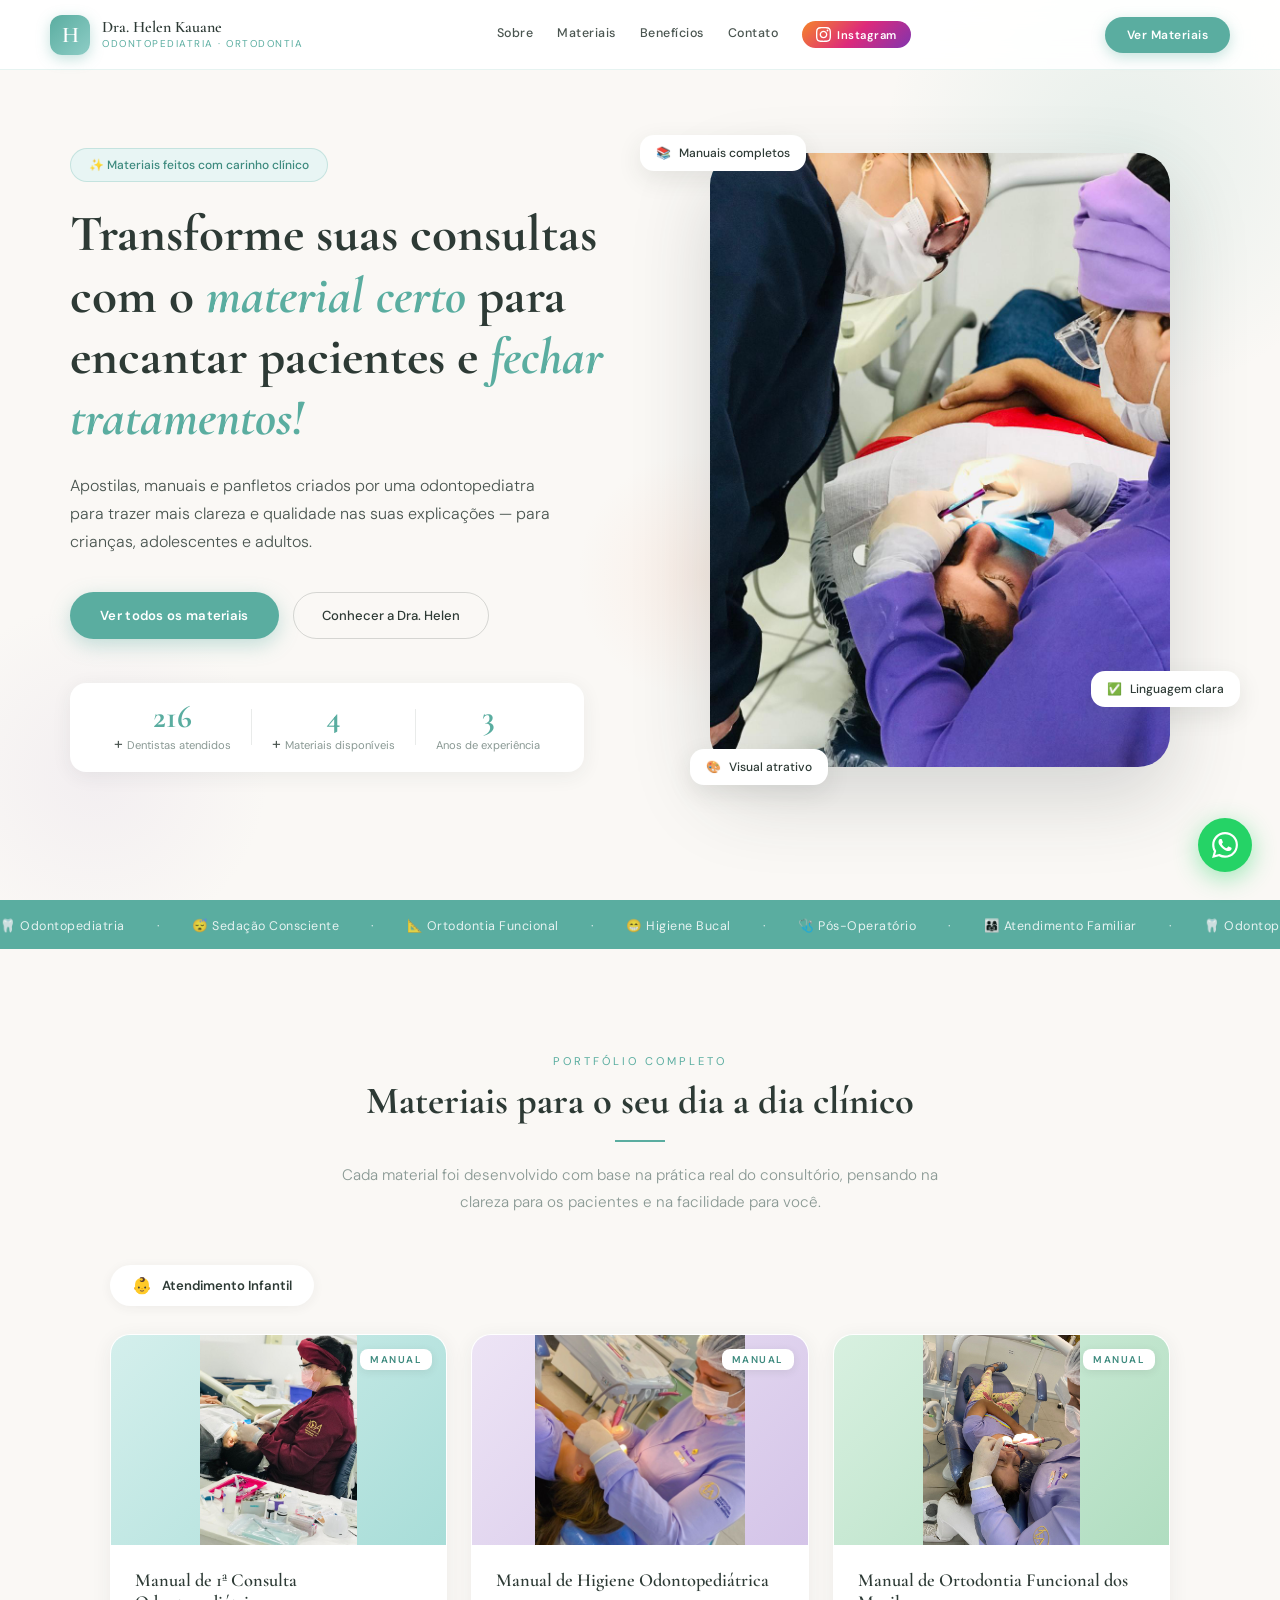
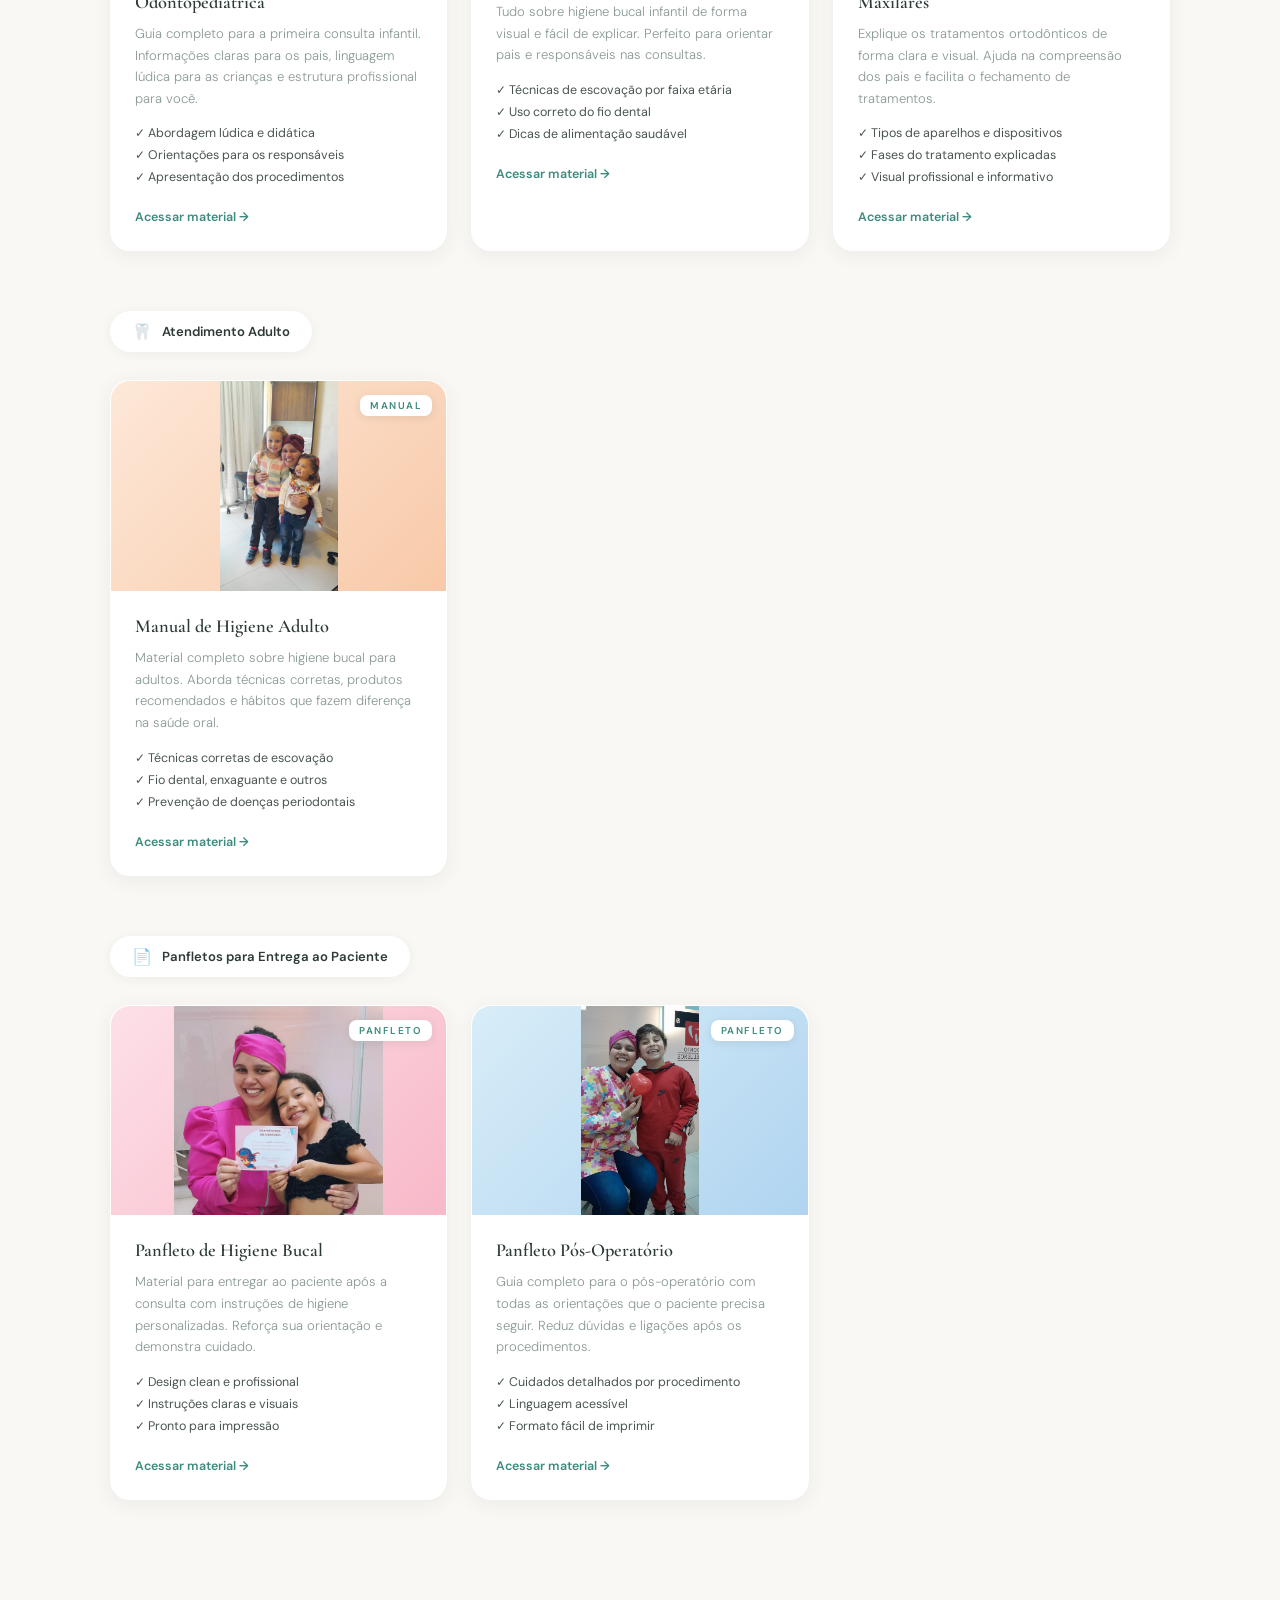
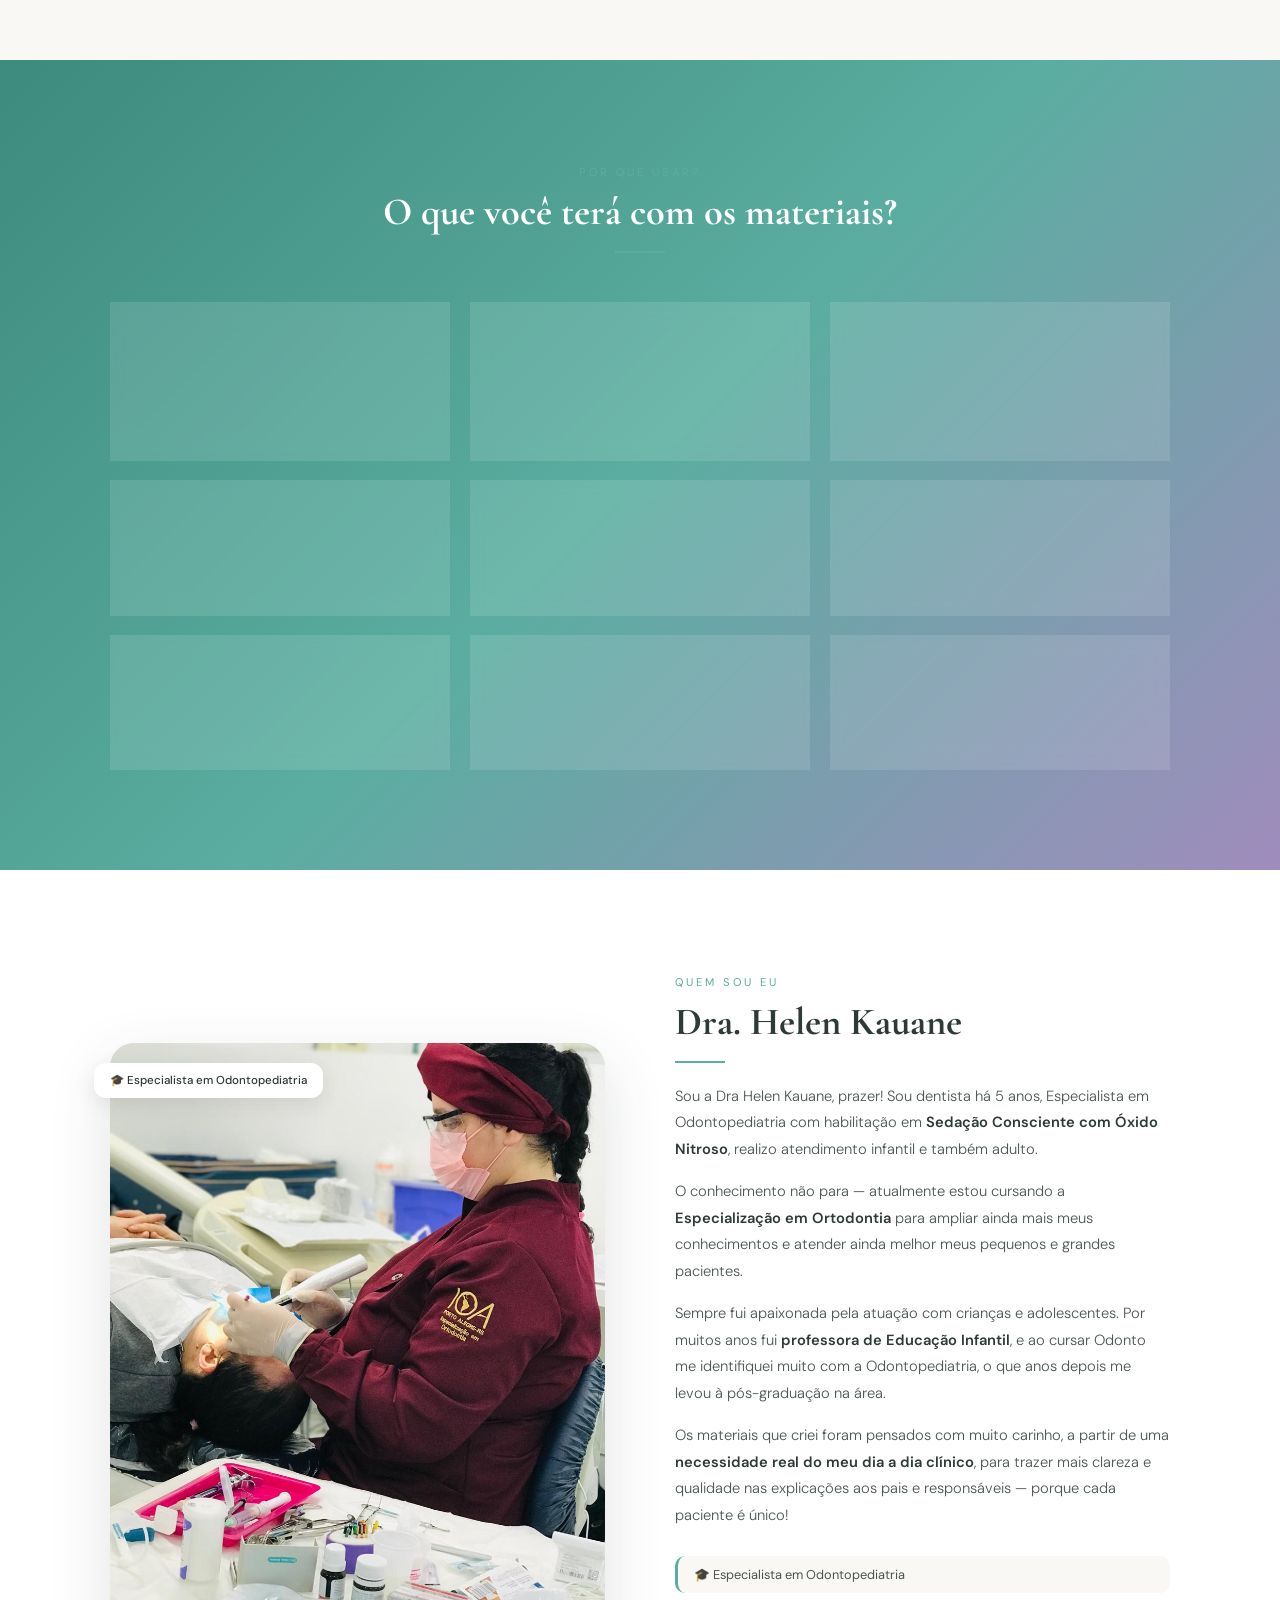
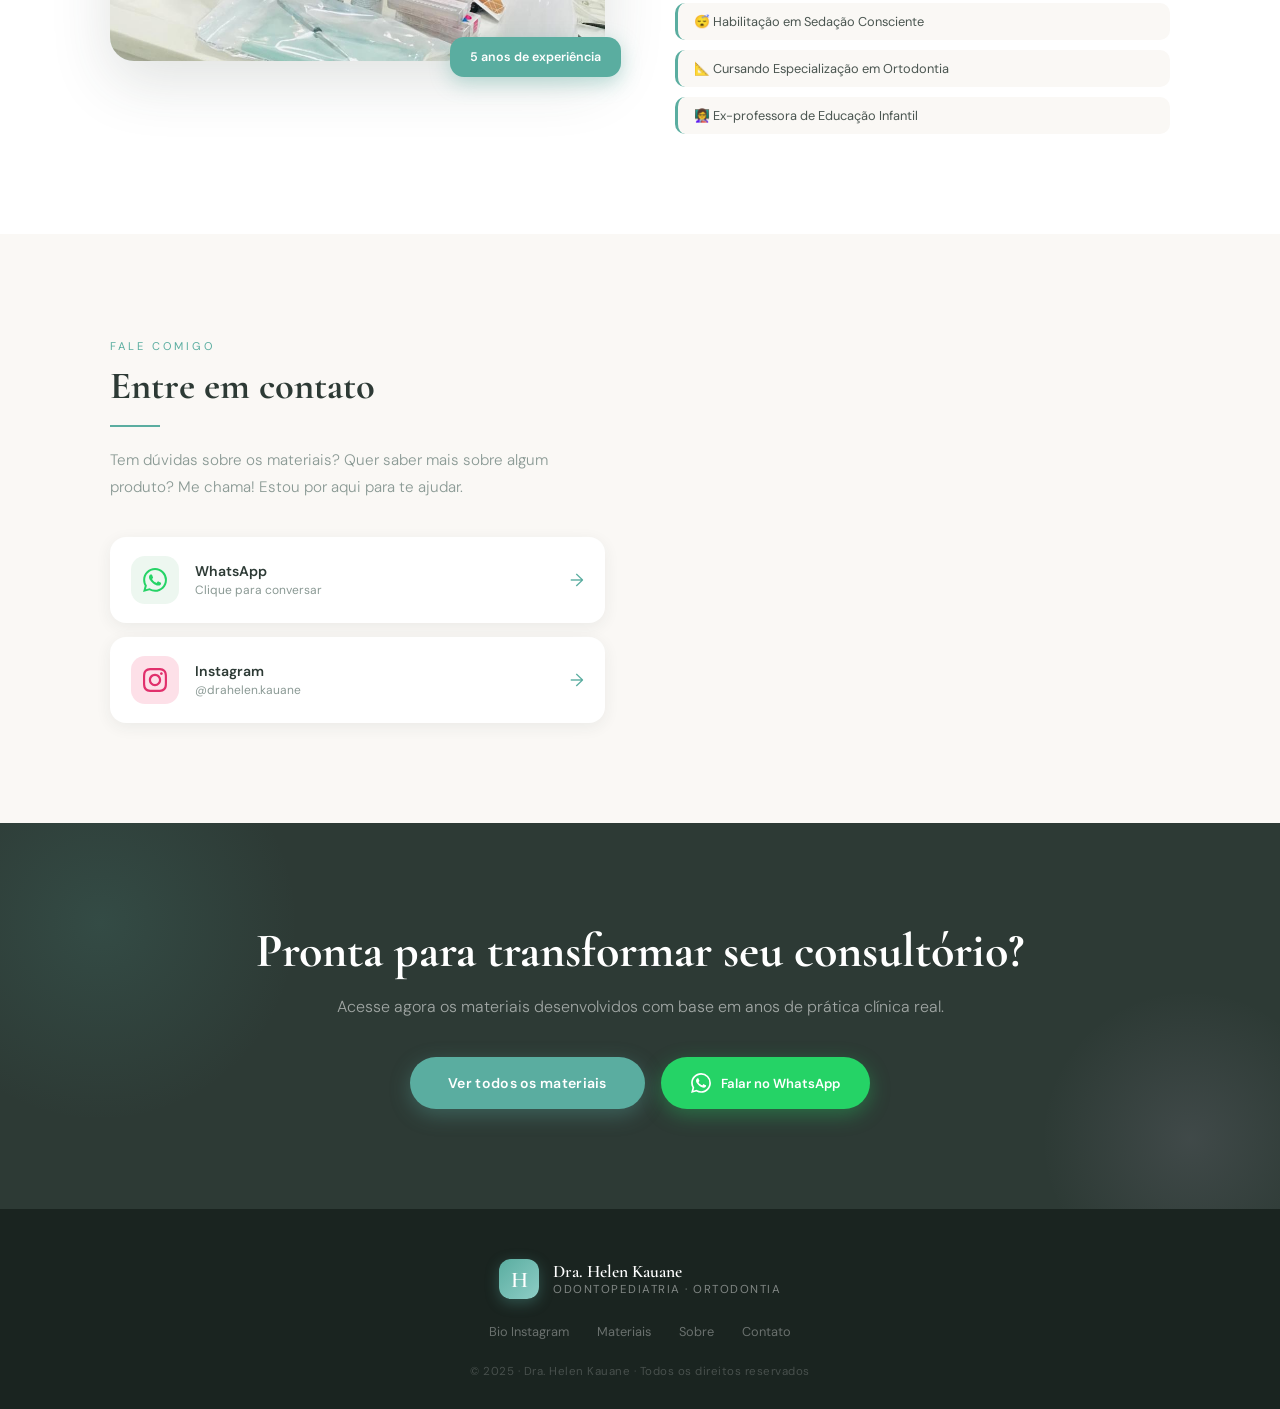
==== commit 4bc45f28: "remover email e formulario da secao de contato" ====
--- a/Drhellem/index.html
+++ b/Drhellem/index.html
@@ -11,7 +11,7 @@
 
   <!-- ========== HEADER ========== -->
   <header id="site-header">
-    <a href="Bio.html" class="logo">
+    <a href="index.html" class="logo">
       <div class="logo-mark">H</div>
       <div class="logo-text">
         <span class="logo-name">Dra. Helen Kauane</span>
@@ -363,51 +363,12 @@
               <div class="contato-card-arrow">→</div>
             </a>
 
-            <!-- Email -->
-            <a href="mailto:contato@drahelen.com.br" class="contato-card">
-              <div class="contato-card-icon bg-lilac">
-                <svg width="24" height="24" viewBox="0 0 24 24" fill="none" stroke="currentColor" stroke-width="2" style="color:#a08cbd"><rect x="2" y="4" width="20" height="16" rx="2"/><path d="m22 7-8.97 5.7a1.94 1.94 0 0 1-2.06 0L2 7"/></svg>
-              </div>
-              <div class="contato-card-text">
-                <strong>E-mail</strong>
-                <span>contato@drahelen.com.br</span>
-              </div>
-              <div class="contato-card-arrow">→</div>
-            </a>
-
-          </div>
-        </div>
-
-        <!-- Formulário -->
-        <div class="contato-form-wrap">
-          <h3>Envie uma mensagem</h3>
-          <form class="contato-form" onsubmit="handleForm(event)">
-            <div class="form-row">
-              <div class="form-group">
-                <label>Seu nome</label>
-                <input type="text" placeholder="Dra. Fulana..." required>
-              </div>
-              <div class="form-group">
-                <label>WhatsApp</label>
-                <input type="text" placeholder="(00) 9 0000-0000">
-              </div>
-            </div>
-            <div class="form-group">
-              <label>E-mail</label>
-              <input type="email" placeholder="seu@email.com" required>
-            </div>
-            <div class="form-group">
-              <label>Mensagem</label>
-              <textarea placeholder="Me conte sobre sua dúvida ou o que precisa..." rows="4"></textarea>
-            </div>
-            <button type="submit" class="form-btn">Enviar mensagem →</button>
-          </form>
-        </div>
-
-      </div>
-    </div>
-  </section>
-
+          </div>
+        </div>
+
+      </div>
+    </div>
+  </section>
   <!-- ========== CTA ========== -->
   <section class="cta-section">
     <div class="cta-shapes">
@@ -438,7 +399,7 @@
         </div>
       </div>
       <div class="footer-links">
-        <a href="Bio.html">Bio Instagram</a>
+        <a href="index.html">Bio Instagram</a>
         <a href="#materiais">Materiais</a>
         <a href="#sobre">Sobre</a>
         <a href="#contato">Contato</a>
--- a/Drhellem/css/landing.css
+++ b/Drhellem/css/landing.css
@@ -70,7 +70,7 @@
 }
 .logo-role { font-size: 0.62rem; color: var(--teal); letter-spacing: 1.5px; text-transform: uppercase; }
 
-nav { display: flex; align-items: center; gap: 28px; flex: 1; justify-content: center; }
+nav { display: flex; align-items: center; gap: 24px; flex: 1; justify-content: center; }
 nav a {
   color: var(--text); text-decoration: none; font-size: 0.78rem;
   font-weight: 500; letter-spacing: 0.5px;
@@ -82,6 +82,25 @@
 }
 nav a:hover { color: var(--teal); }
 nav a:hover::after { width: 100%; }
+
+/* ---- Botão Instagram no nav ---- */
+.nav-instagram {
+  display: inline-flex;
+  align-items: center;
+  gap: 6px;
+  background: linear-gradient(135deg, #f58529, #dd2a7b, #8134af);
+  color: white !important;
+  padding: 6px 14px;
+  border-radius: 20px;
+  font-size: 0.7rem;
+  font-weight: 600;
+  letter-spacing: 0.5px;
+  text-decoration: none;
+  transition: opacity 0.3s, transform 0.2s;
+  white-space: nowrap;
+}
+.nav-instagram::after { display: none !important; }
+.nav-instagram:hover { opacity: 0.88; transform: translateY(-1px); color: white !important; }
 
 .header-cta {
   background: var(--teal); color: white;
@@ -114,20 +133,17 @@
 .shape-1 {
   width: 500px; height: 500px;
   background: radial-gradient(circle, rgba(90,173,160,0.12) 0%, transparent 70%);
-  top: -100px; right: -100px;
-  animation-delay: 0s;
+  top: -100px; right: -100px; animation-delay: 0s;
 }
 .shape-2 {
   width: 350px; height: 350px;
   background: radial-gradient(circle, rgba(201,184,216,0.15) 0%, transparent 70%);
-  bottom: -50px; left: -80px;
-  animation-delay: -3s;
+  bottom: -50px; left: -80px; animation-delay: -3s;
 }
 .shape-3 {
   width: 250px; height: 250px;
   background: radial-gradient(circle, rgba(245,168,130,0.12) 0%, transparent 70%);
-  top: 50%; left: 45%;
-  animation-delay: -6s;
+  top: 50%; left: 45%; animation-delay: -6s;
 }
 
 @keyframes float {
@@ -144,8 +160,7 @@
 
 .hero-badge {
   display: inline-block;
-  background: var(--teal-pale);
-  color: var(--teal-deep);
+  background: var(--teal-pale); color: var(--teal-deep);
   font-size: 0.75rem; font-weight: 500;
   padding: 8px 18px; border-radius: 20px;
   margin-bottom: 22px;
@@ -155,8 +170,7 @@
 .hero-text h1 {
   font-family: 'Cormorant Garamond', serif;
   font-size: clamp(2.2rem, 4vw, 3.2rem);
-  color: var(--dark); line-height: 1.2;
-  margin-bottom: 22px;
+  color: var(--dark); line-height: 1.2; margin-bottom: 22px;
 }
 .hero-text h1 em { color: var(--teal); font-style: italic; }
 
@@ -189,7 +203,7 @@
 .btn-ghost:hover { border-color: var(--teal); color: var(--teal); background: var(--teal-pale); }
 
 .hero-stats {
-  display: flex; align-items: center; gap: 0;
+  display: flex; align-items: center;
   background: white; border-radius: 16px; padding: 18px 24px;
   box-shadow: 0 4px 20px rgba(45,58,53,0.07);
   width: fit-content;
@@ -203,35 +217,22 @@
 
 .hero-visual {
   position: relative;
-  display: flex;
-  align-items: center;
-  justify-content: center;
+  display: flex; align-items: center; justify-content: center;
 }
 
 .hero-img-wrap {
   position: relative;
-  border-radius: 32px;
-  overflow: hidden;
+  border-radius: 32px; overflow: hidden;
   box-shadow: 0 30px 80px rgba(45,58,53,0.18);
   animation: fadeUp 0.8s ease 0.2s both;
-  width: 100%;
-  max-width: 460px;
+  width: 100%; max-width: 460px;
   aspect-ratio: 3 / 4;
   background: var(--teal-pale);
 }
 
 .hero-img {
-  width: 100%;
-  height: 100%;
-  object-fit: cover;
-  object-position: center top;
-  display: block;
-}
-
-.hero-img {
   width: 100%; height: 100%;
-  object-fit: cover;
-  object-position: center top;
+  object-fit: cover; object-position: center top;
   display: block;
 }
 
@@ -239,8 +240,7 @@
   position: absolute; inset: -8px;
   border-radius: 36px;
   border: 2px solid rgba(90,173,160,0.25);
-  pointer-events: none;
-  z-index: -1;
+  pointer-events: none; z-index: -1;
 }
 
 .hero-card-float {
@@ -248,8 +248,7 @@
   padding: 10px 16px; font-size: 0.75rem; font-weight: 500; color: var(--dark);
   box-shadow: 0 8px 24px rgba(45,58,53,0.1);
   display: flex; align-items: center; gap: 8px;
-  white-space: nowrap;
-  animation: fadeUp 0.6s ease both;
+  white-space: nowrap; animation: fadeUp 0.6s ease both;
 }
 .card-f1 { top: -18px; left: -30px; animation-delay: 0.5s; }
 .card-f2 { bottom: 60px; right: -30px; animation-delay: 0.7s; }
@@ -258,14 +257,8 @@
 /* =========================================
    STRIP
    ========================================= */
-.strip {
-  background: var(--teal); overflow: hidden;
-  padding: 14px 0; white-space: nowrap;
-}
-.strip-inner {
-  display: inline-flex; gap: 32px;
-  animation: marquee 20s linear infinite;
-}
+.strip { background: var(--teal); overflow: hidden; padding: 14px 0; white-space: nowrap; }
+.strip-inner { display: inline-flex; gap: 32px; animation: marquee 20s linear infinite; }
 .strip-inner span { color: rgba(255,255,255,0.85); font-size: 0.78rem; letter-spacing: 0.5px; flex-shrink: 0; }
 @keyframes marquee { 0% { transform: translateX(0); } 100% { transform: translateX(-50%); } }
 
@@ -326,35 +319,31 @@
   border-color: rgba(90,173,160,0.25);
 }
 
-.mat-thumb {
-  height: 130px; display: flex; align-items: center; justify-content: center;
-  font-size: 3rem; position: relative;
-}
-.thumb-teal   { background: linear-gradient(135deg, var(--teal-pale), #c8ecec); }
-.thumb-lilac  { background: linear-gradient(135deg, var(--lilac-pale), #e0d4ec); }
-.thumb-peach  { background: linear-gradient(135deg, var(--peach-pale), #fdd5bb); }
-.thumb-mint   { background: linear-gradient(135deg, var(--mint-pale), #c8e8d4); }
-
-/* Imagem nos cards de materiais */
+/* Thumb com cores individuais */
 .mat-thumb {
   width: 100%;
   aspect-ratio: 16 / 10;
   position: relative;
   overflow: hidden;
+  display: block;
   background: var(--teal-pale);
-  display: block;
-}
+}
+
+.mat-thumb.bg-teal  { background: linear-gradient(135deg, #d4efec, #a8ddd8); }
+.mat-thumb.bg-lilac { background: linear-gradient(135deg, #ede4f5, #d4c4e8); }
+.mat-thumb.bg-mint  { background: linear-gradient(135deg, #d8f0e0, #b0ddc0); }
+.mat-thumb.bg-peach { background: linear-gradient(135deg, #fde8d8, #f8c9a8); }
+.mat-thumb.bg-rose  { background: linear-gradient(135deg, #fde0e8, #f8b8c8); }
+.mat-thumb.bg-sky   { background: linear-gradient(135deg, #d8edf8, #b0d4f0); }
 
 .mat-img {
-  width: 100%;
-  height: 100%;
+  width: 100%; height: 100%;
   object-fit: contain;
   object-position: center center;
-  background: var(--cream);
+  background: transparent;
   transition: transform 0.5s ease;
   display: block;
 }
-
 .mat-card:hover .mat-img { transform: scale(1.04); }
 
 .mat-badge {
@@ -378,7 +367,7 @@
 .btn-acessar {
   display: inline-block; color: var(--teal-deep);
   font-size: 0.78rem; font-weight: 600; text-decoration: none;
-  letter-spacing: 0.3px; transition: gap 0.3s, color 0.3s;
+  transition: color 0.3s;
 }
 .btn-acessar:hover { color: var(--teal); }
 
@@ -390,11 +379,7 @@
   padding: 100px 0;
 }
 
-.ben-grid {
-  display: grid;
-  grid-template-columns: repeat(3, 1fr);
-  gap: 20px;
-}
+.ben-grid { display: grid; grid-template-columns: repeat(3, 1fr); gap: 20px; }
 
 .ben-card {
   background: rgba(255,255,255,0.12);
@@ -412,9 +397,7 @@
   color: white; font-size: 0.8rem; font-weight: 700; margin-bottom: 12px;
 }
 
-.ben-card p {
-  color: rgba(255,255,255,0.85); font-size: 0.85rem; line-height: 1.65; font-weight: 300;
-}
+.ben-card p { color: rgba(255,255,255,0.85); font-size: 0.85rem; line-height: 1.65; font-weight: 300; }
 .ben-card p strong { color: white; font-weight: 600; }
 
 /* =========================================
@@ -422,30 +405,22 @@
    ========================================= */
 .sobre { padding: 100px 0; background: white; }
 
-.sobre-grid {
-  display: grid; grid-template-columns: 1fr 1fr;
-  gap: 70px; align-items: center;
-}
+.sobre-grid { display: grid; grid-template-columns: 1fr 1fr; gap: 70px; align-items: center; }
 
 .sobre-img-wrap { position: relative; }
 
 .sobre-img {
-  border-radius: 24px;
-  overflow: hidden;
+  border-radius: 24px; overflow: hidden;
   aspect-ratio: 4 / 5;
   box-shadow: 0 20px 60px rgba(45,58,53,0.15);
   background: var(--teal-pale);
 }
 
 .sobre-foto {
-  width: 100%;
-  height: 100%;
-  object-fit: cover;
-  object-position: center center;
-  display: block;
-  transition: transform 0.6s ease;
-}
-
+  width: 100%; height: 100%;
+  object-fit: cover; object-position: center center;
+  display: block; transition: transform 0.6s ease;
+}
 .sobre-img:hover .sobre-foto { transform: scale(1.03); }
 
 .sobre-badge-1 {
@@ -464,19 +439,156 @@
   box-shadow: 0 6px 20px rgba(45,58,53,0.1);
 }
 
-.sobre-text p {
-  font-size: 0.92rem; line-height: 1.8; color: var(--text);
-  font-weight: 300; margin-bottom: 16px;
-}
+.sobre-text p { font-size: 0.92rem; line-height: 1.8; color: var(--text); font-weight: 300; margin-bottom: 16px; }
 .sobre-text p strong { color: var(--dark); font-weight: 600; }
 
-.creds {
-  display: flex; flex-direction: column; gap: 10px; margin-top: 28px;
-}
+.creds { display: flex; flex-direction: column; gap: 10px; margin-top: 28px; }
 .cred {
   background: var(--cream); border-radius: 10px;
   padding: 10px 16px; font-size: 0.8rem; color: var(--text);
   border-left: 3px solid var(--teal);
+}
+
+/* =========================================
+   CONTATO
+   ========================================= */
+.contato {
+  padding: 100px 0;
+  background: var(--cream);
+}
+
+.contato-grid {
+  display: grid;
+  grid-template-columns: 1fr 1fr;
+  gap: 70px;
+  align-items: start;
+}
+
+.contato-text p {
+  font-size: 0.95rem;
+  color: var(--light-text);
+  line-height: 1.75;
+  font-weight: 300;
+  margin-bottom: 36px;
+}
+
+.contato-cards {
+  display: flex;
+  flex-direction: column;
+  gap: 14px;
+}
+
+.contato-card {
+  display: flex;
+  align-items: center;
+  gap: 16px;
+  background: var(--white);
+  border-radius: 16px;
+  padding: 18px 20px;
+  text-decoration: none;
+  border: 1.5px solid transparent;
+  box-shadow: 0 4px 16px rgba(45,58,53,0.07);
+  transition: transform 0.2s, box-shadow 0.2s, border-color 0.2s;
+}
+
+.contato-card:hover {
+  transform: translateY(-3px);
+  box-shadow: 0 10px 28px rgba(90,173,160,0.15);
+  border-color: var(--teal-light);
+}
+
+.contato-card-icon {
+  width: 48px; height: 48px;
+  border-radius: 14px;
+  display: flex; align-items: center; justify-content: center;
+  flex-shrink: 0;
+}
+
+.bg-mint  { background: #edf7f0; }
+.bg-rose  { background: #fde0e8; }
+.bg-lilac { background: var(--lilac-pale); }
+
+.contato-card-text {
+  flex: 1;
+  display: flex; flex-direction: column; gap: 2px;
+}
+
+.contato-card-text strong { font-size: 0.88rem; font-weight: 600; color: var(--dark); }
+.contato-card-text span   { font-size: 0.75rem; color: var(--light-text); }
+
+.contato-card-arrow {
+  color: var(--teal); font-size: 1.1rem;
+  transition: transform 0.2s;
+}
+.contato-card:hover .contato-card-arrow { transform: translateX(4px); }
+
+/* Formulário */
+.contato-form-wrap {
+  background: var(--white);
+  border-radius: 24px;
+  padding: 40px;
+  box-shadow: 0 8px 32px rgba(45,58,53,0.08);
+}
+
+.contato-form-wrap h3 {
+  font-family: 'Cormorant Garamond', serif;
+  font-size: 1.4rem; color: var(--dark);
+  margin-bottom: 28px; font-weight: 600;
+}
+
+.form-row {
+  display: grid;
+  grid-template-columns: 1fr 1fr;
+  gap: 14px;
+}
+
+.form-group {
+  display: flex; flex-direction: column;
+  gap: 6px; margin-bottom: 16px;
+}
+
+.form-group label {
+  font-size: 0.72rem; font-weight: 600;
+  color: var(--text); letter-spacing: 0.5px;
+  text-transform: uppercase;
+}
+
+.form-group input,
+.form-group textarea {
+  width: 100%;
+  background: var(--cream);
+  border: 1.5px solid rgba(45,58,53,0.1);
+  border-radius: 10px;
+  padding: 12px 16px;
+  font-family: 'DM Sans', sans-serif;
+  font-size: 0.88rem; color: var(--dark);
+  outline: none; transition: border-color 0.3s;
+  resize: none;
+}
+
+.form-group input:focus,
+.form-group textarea:focus {
+  border-color: var(--teal);
+  background: var(--white);
+}
+
+.form-btn {
+  width: 100%;
+  background: var(--teal); color: white;
+  border: none; border-radius: 30px;
+  padding: 15px;
+  font-family: 'DM Sans', sans-serif;
+  font-size: 0.85rem; font-weight: 600;
+  cursor: pointer; letter-spacing: 0.3px;
+  transition: background 0.3s, transform 0.2s, box-shadow 0.3s;
+  box-shadow: 0 6px 20px rgba(90,173,160,0.35);
+  margin-top: 4px;
+}
+
+.form-btn:hover {
+  background: var(--teal-deep);
+  transform: translateY(-2px);
+  box-shadow: 0 10px 28px rgba(90,173,160,0.45);
 }
 
 /* =========================================
@@ -524,10 +636,7 @@
    ========================================= */
 footer { background: #1a2420; padding: 50px 0 30px; }
 
-.footer-inner {
-  display: flex; flex-direction: column; align-items: center; gap: 24px;
-}
-
+.footer-inner { display: flex; flex-direction: column; align-items: center; gap: 24px; }
 .footer-brand { display: flex; align-items: center; gap: 14px; }
 
 .footer-links { display: flex; gap: 28px; flex-wrap: wrap; justify-content: center; }
@@ -563,6 +672,7 @@
   .hero-visual { display: none; }
   .ben-grid { grid-template-columns: repeat(2, 1fr); }
   .sobre-grid { grid-template-columns: 1fr 1fr; gap: 40px; }
+  .contato-grid { grid-template-columns: 1fr; gap: 40px; }
 }
 
 @media (max-width: 768px) {
@@ -570,9 +680,12 @@
   header { padding: 0 20px; }
   nav { display: none; }
   .hero { padding: 90px 20px 60px; }
-  .materiais, .beneficios, .sobre, .cta-section { padding: 70px 0; }
+  .materiais, .beneficios, .sobre, .contato, .cta-section { padding: 70px 0; }
   .mat-grid { grid-template-columns: 1fr; }
   .ben-grid { grid-template-columns: 1fr; }
   .sobre-grid { grid-template-columns: 1fr; }
   .sobre-img-wrap { display: none; }
-}
+  .contato-grid { grid-template-columns: 1fr; gap: 32px; }
+  .form-row { grid-template-columns: 1fr; }
+  .contato-form-wrap { padding: 24px; }
+}
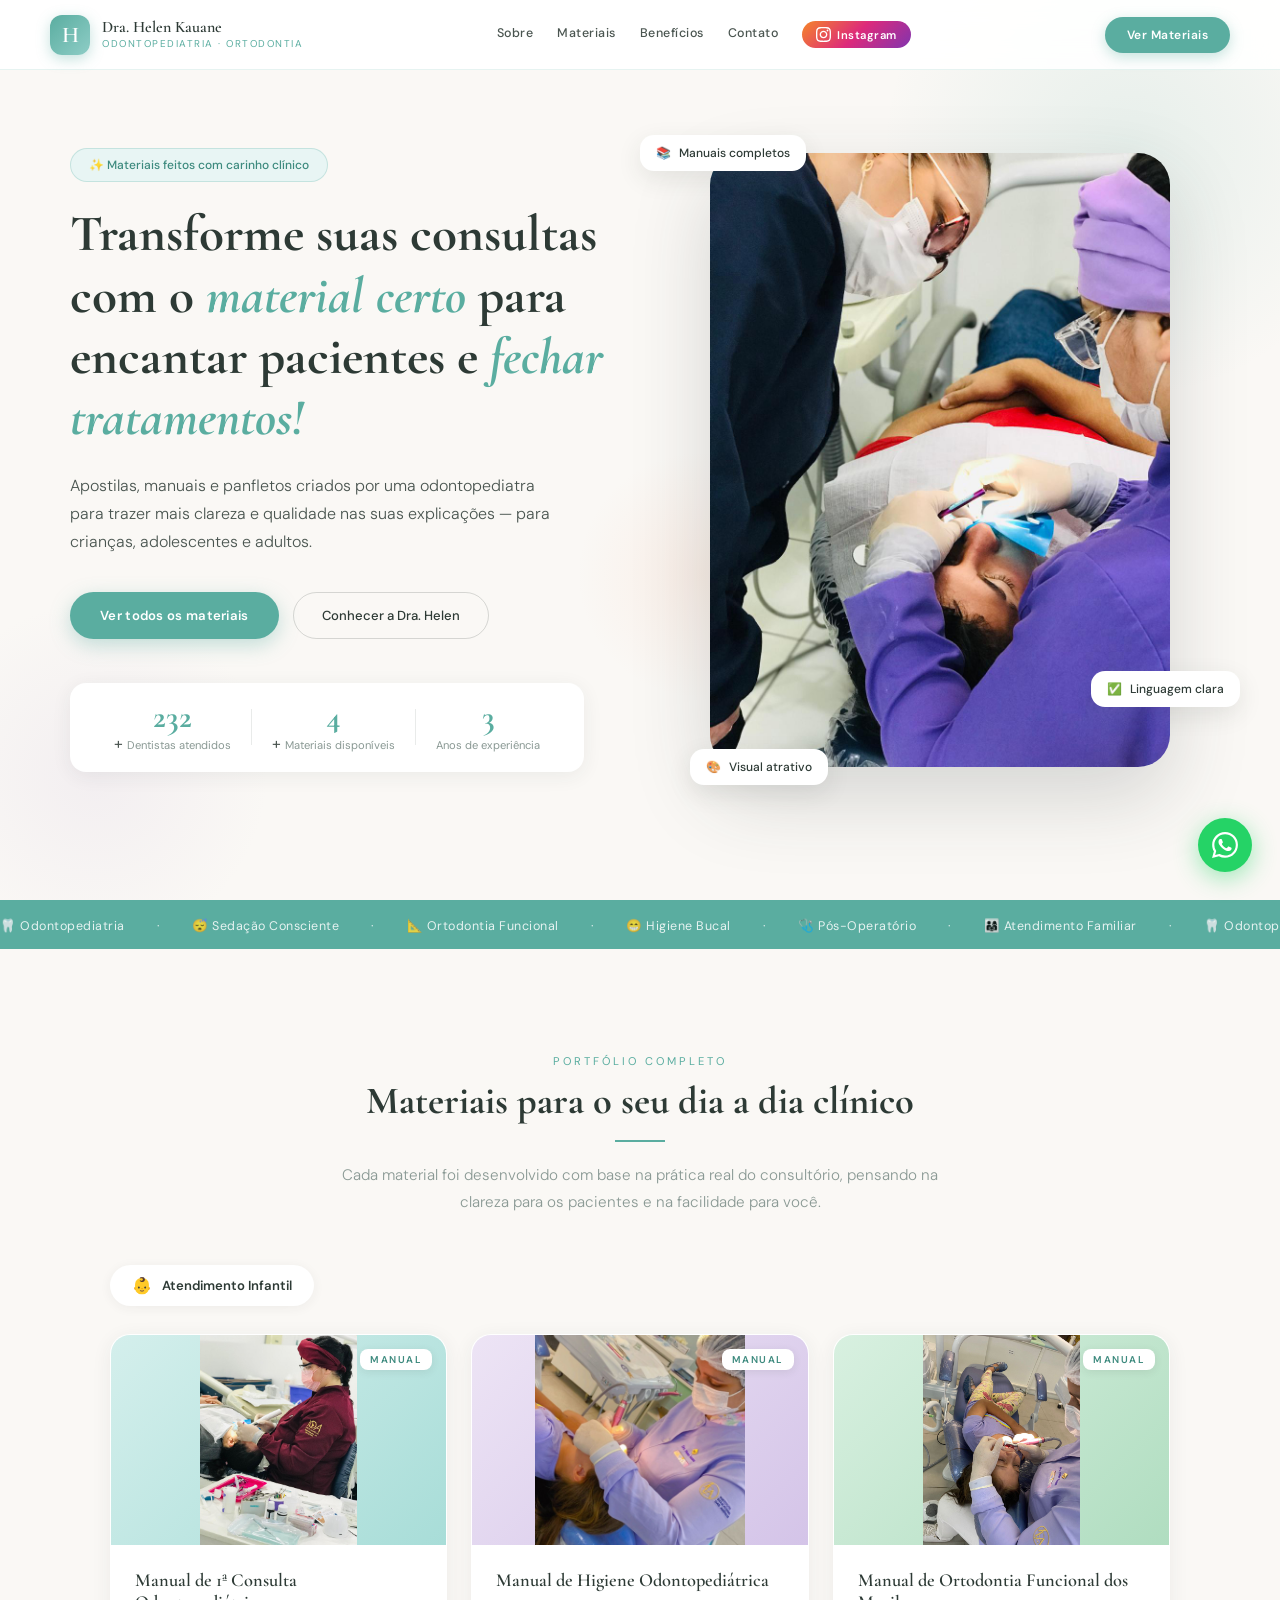
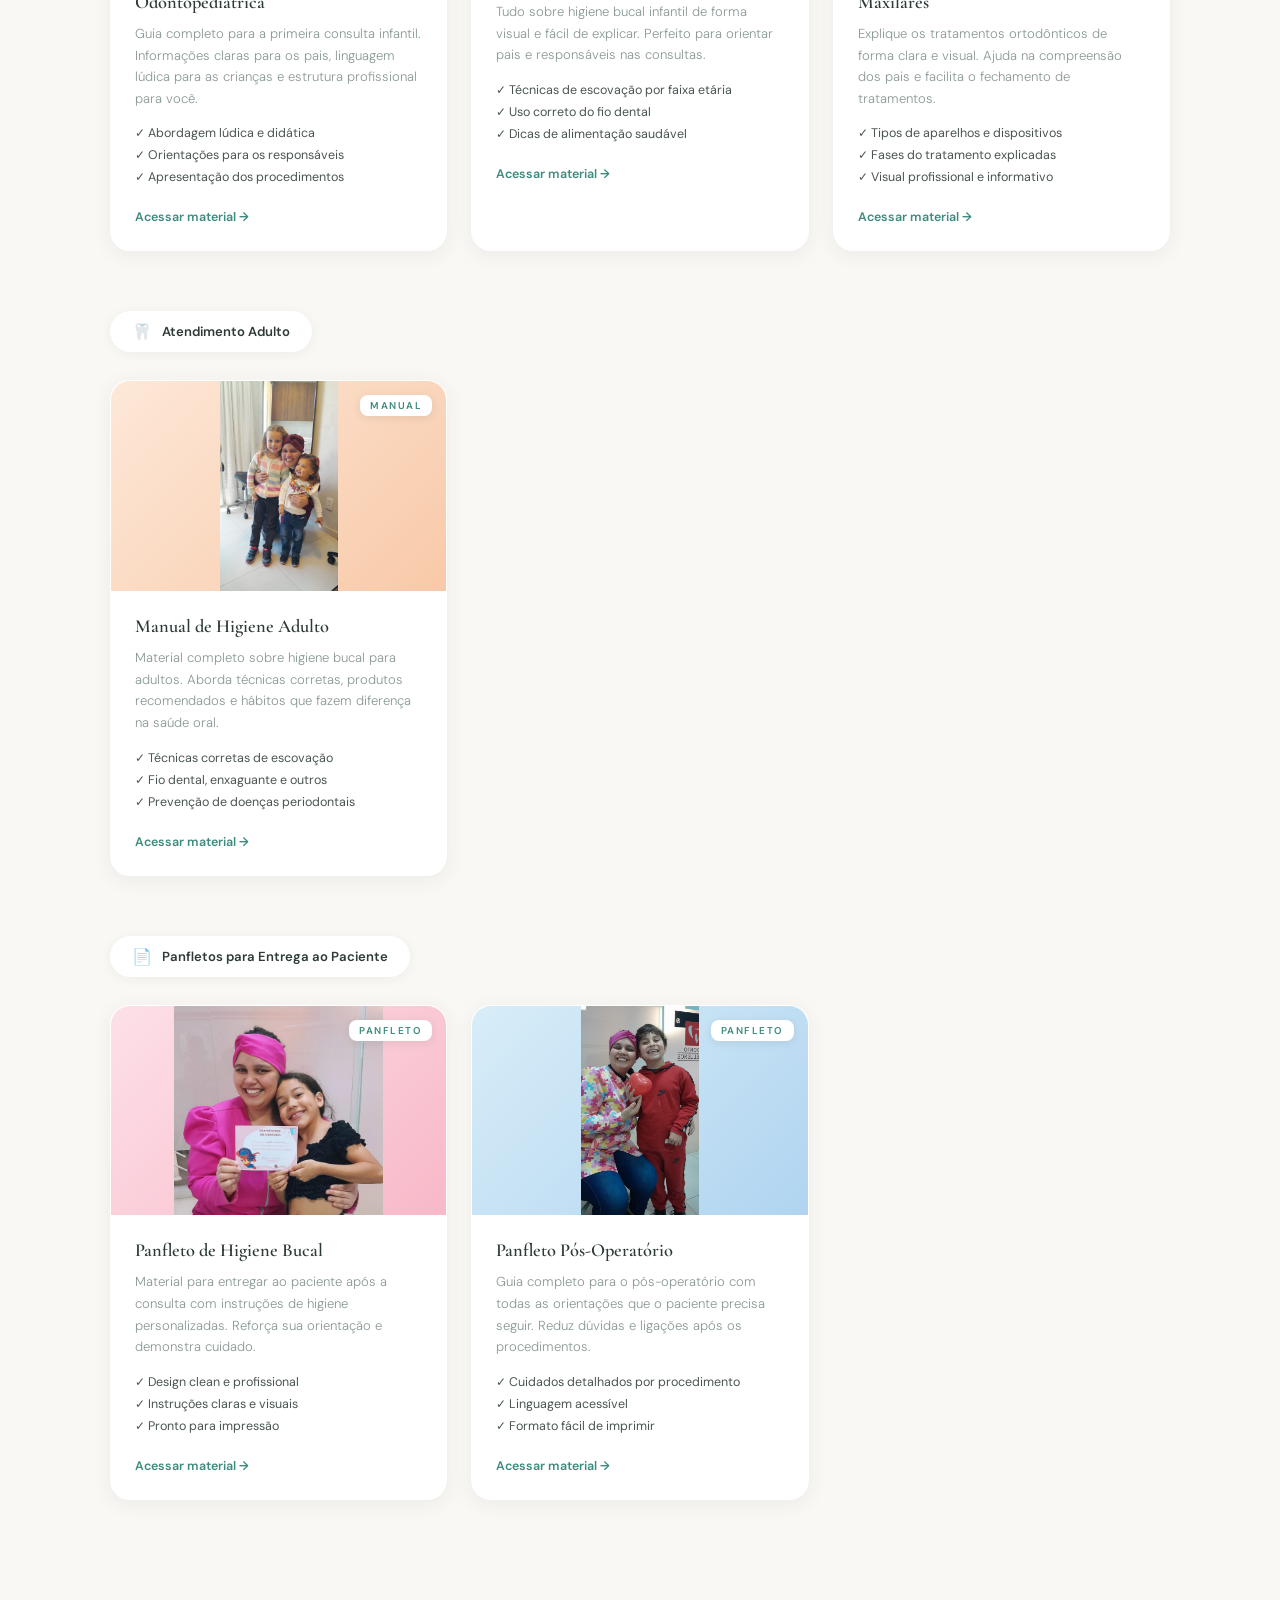
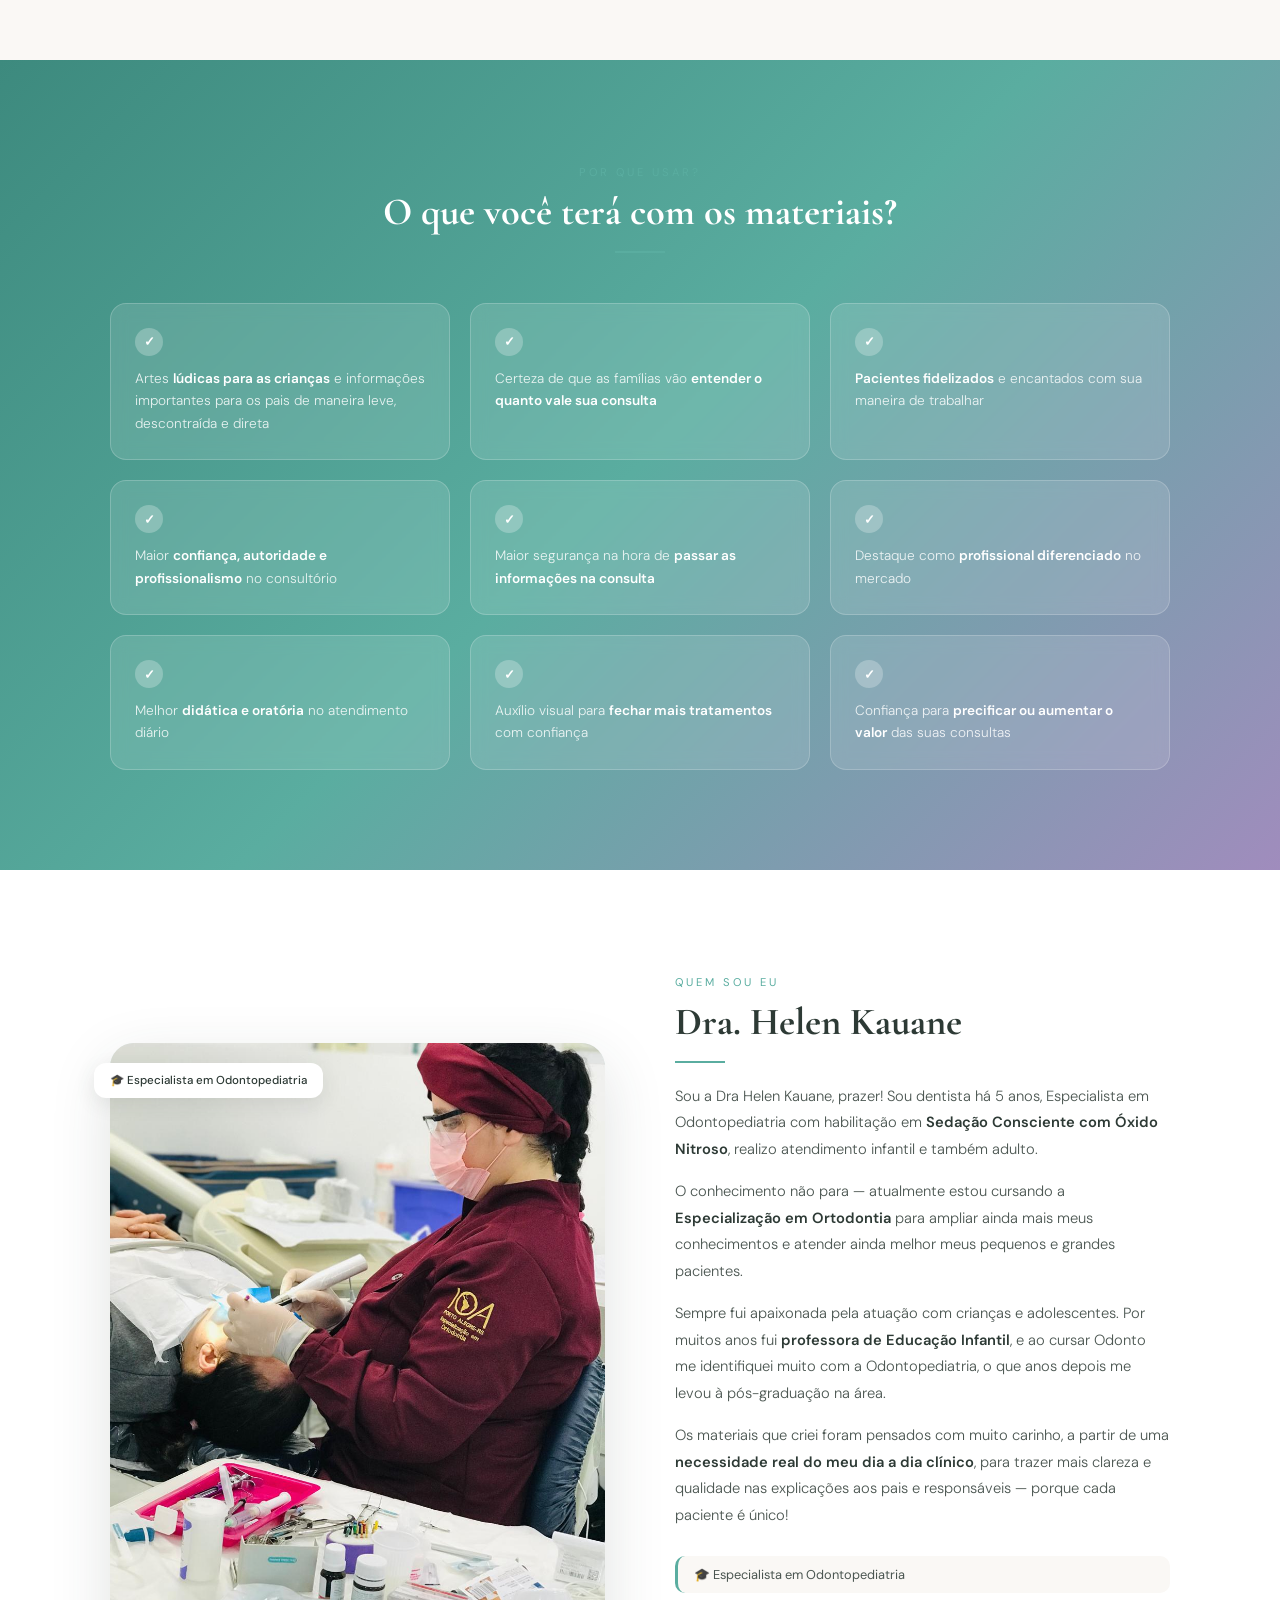
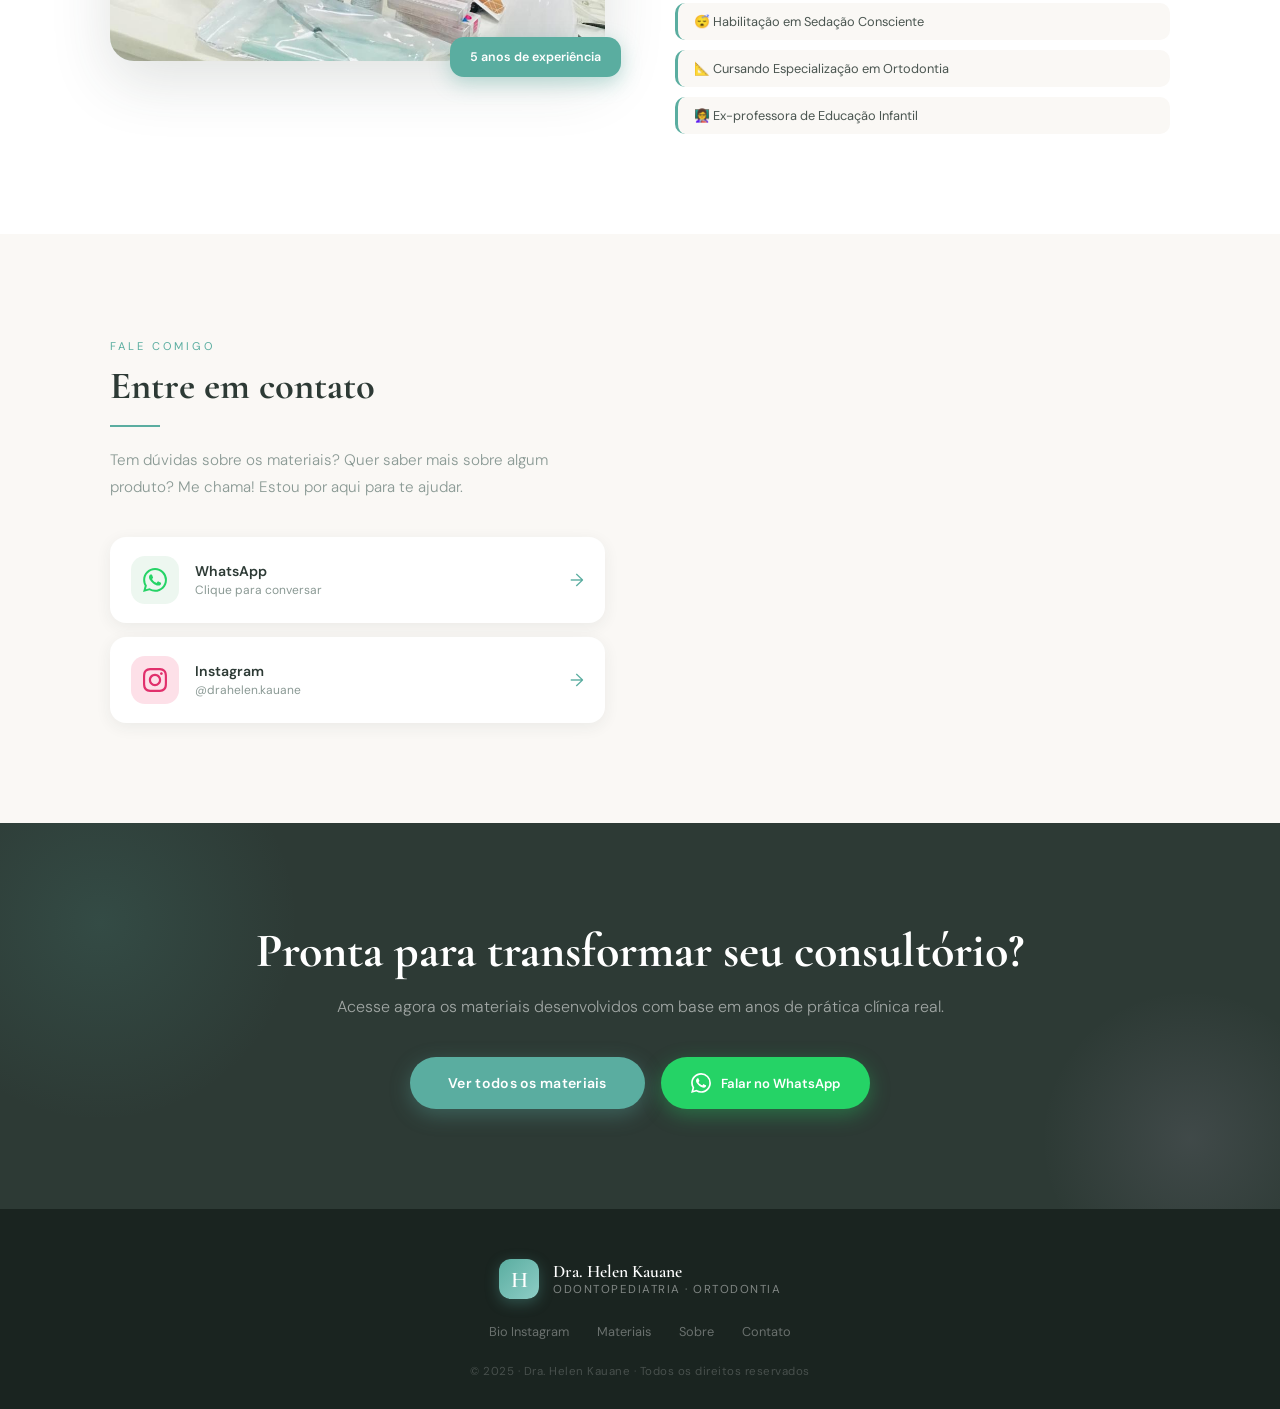
==== commit 8228b7ef: "botao acessar material redireciona para whatsapp" ====
--- a/Drhellem/index.html
+++ b/Drhellem/index.html
@@ -239,7 +239,7 @@
                 <li>✓ Linguagem acessível</li>
                 <li>✓ Formato fácil de imprimir</li>
               </ul>
-              <a href="#" class="btn-acessar">Acessar material →</a>
+              <a href="https://wa.me/51981014936?text=Ol%C3%A1%2C%20gostaria%20de%20saber%20mais%20informa%C3%A7%C3%B5es%20para%20revolucionar%20meu%20atendimento!" target="_blank" class="btn-acessar">Acessar material →</a>
             </div>
           </div>
         </div>
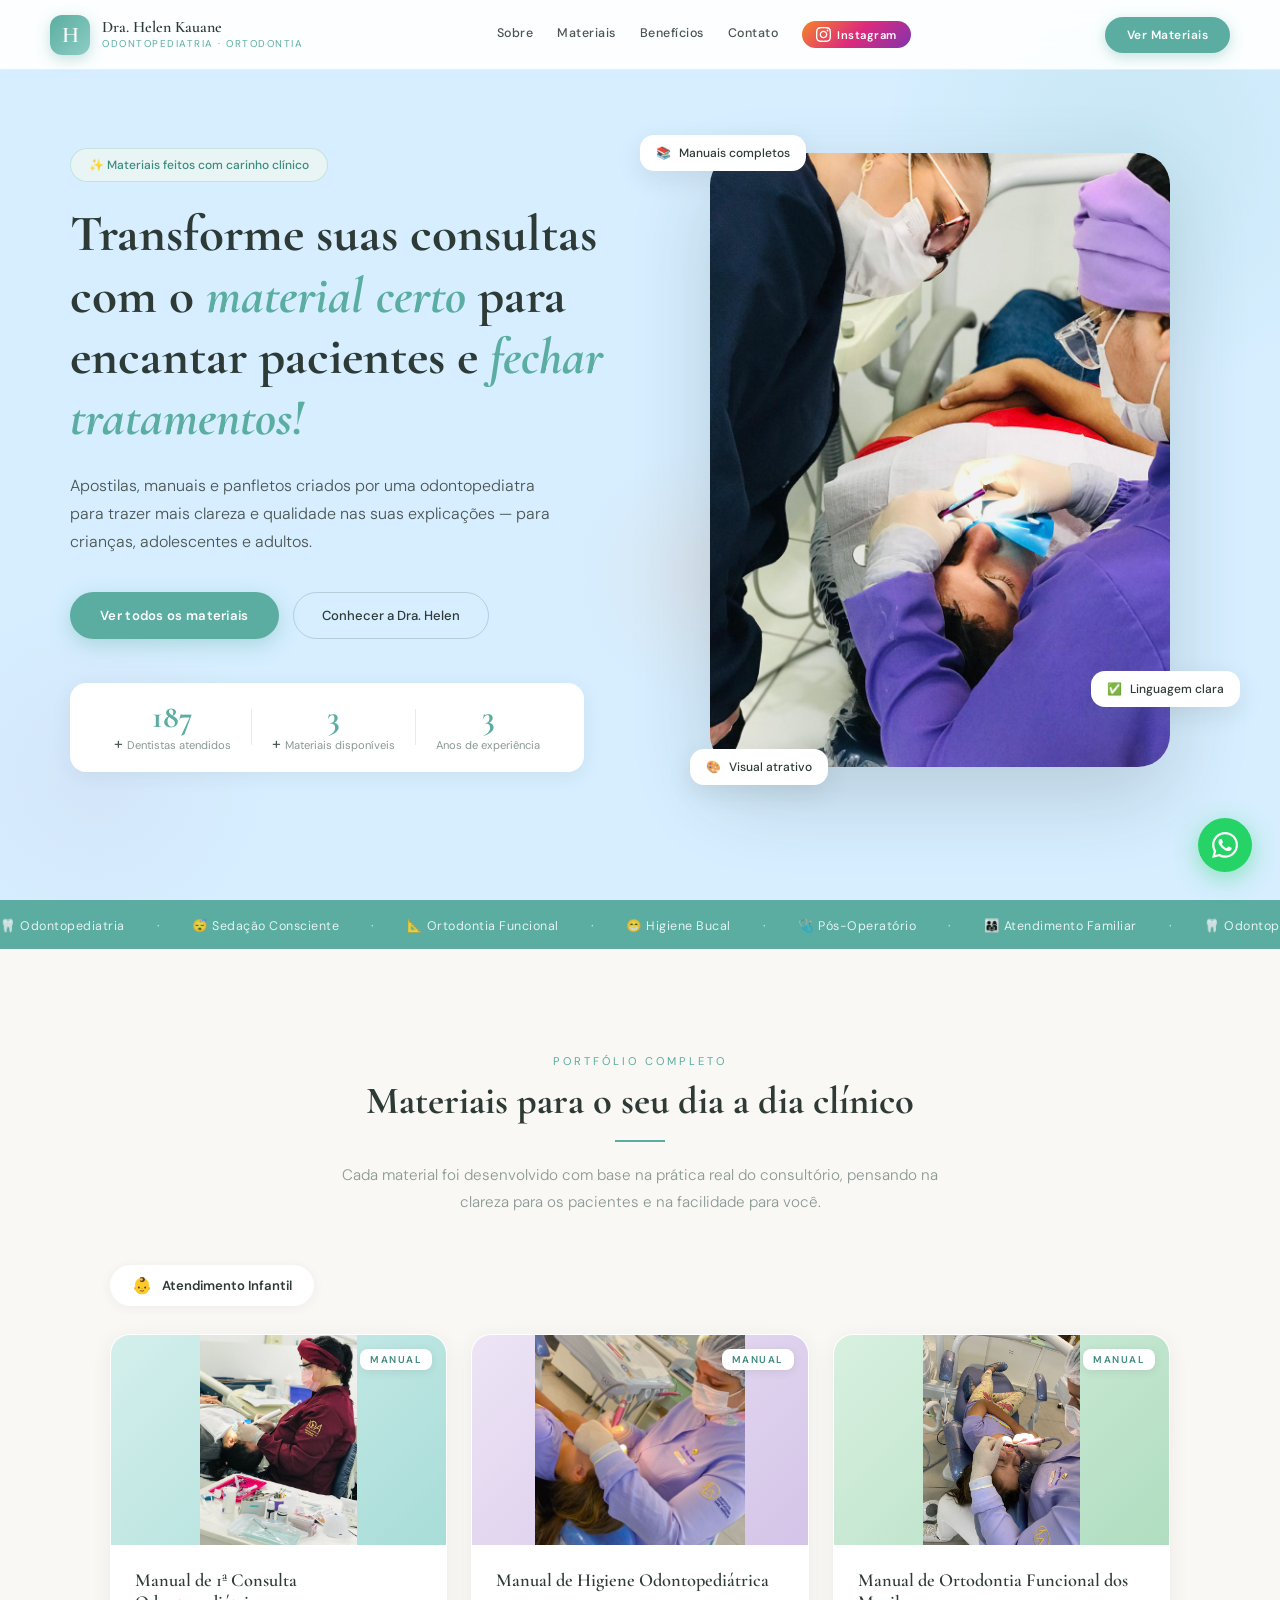
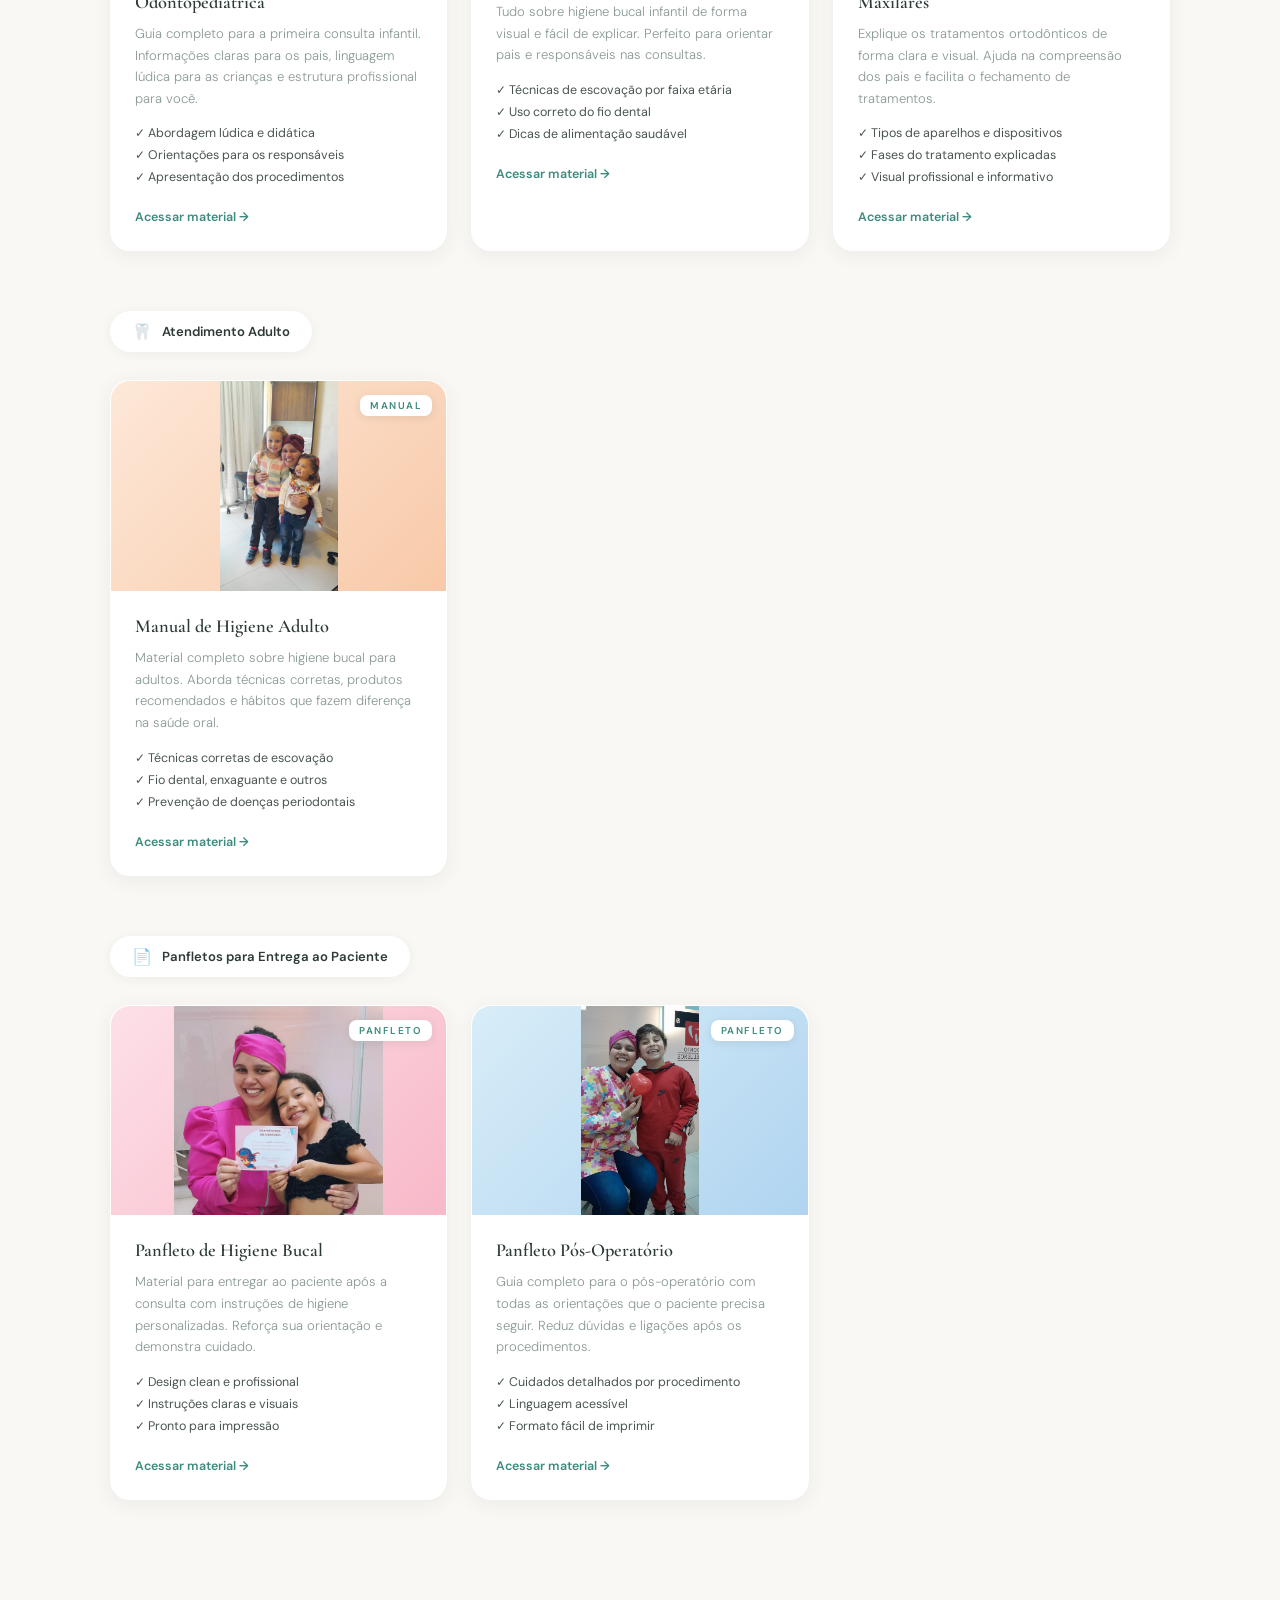
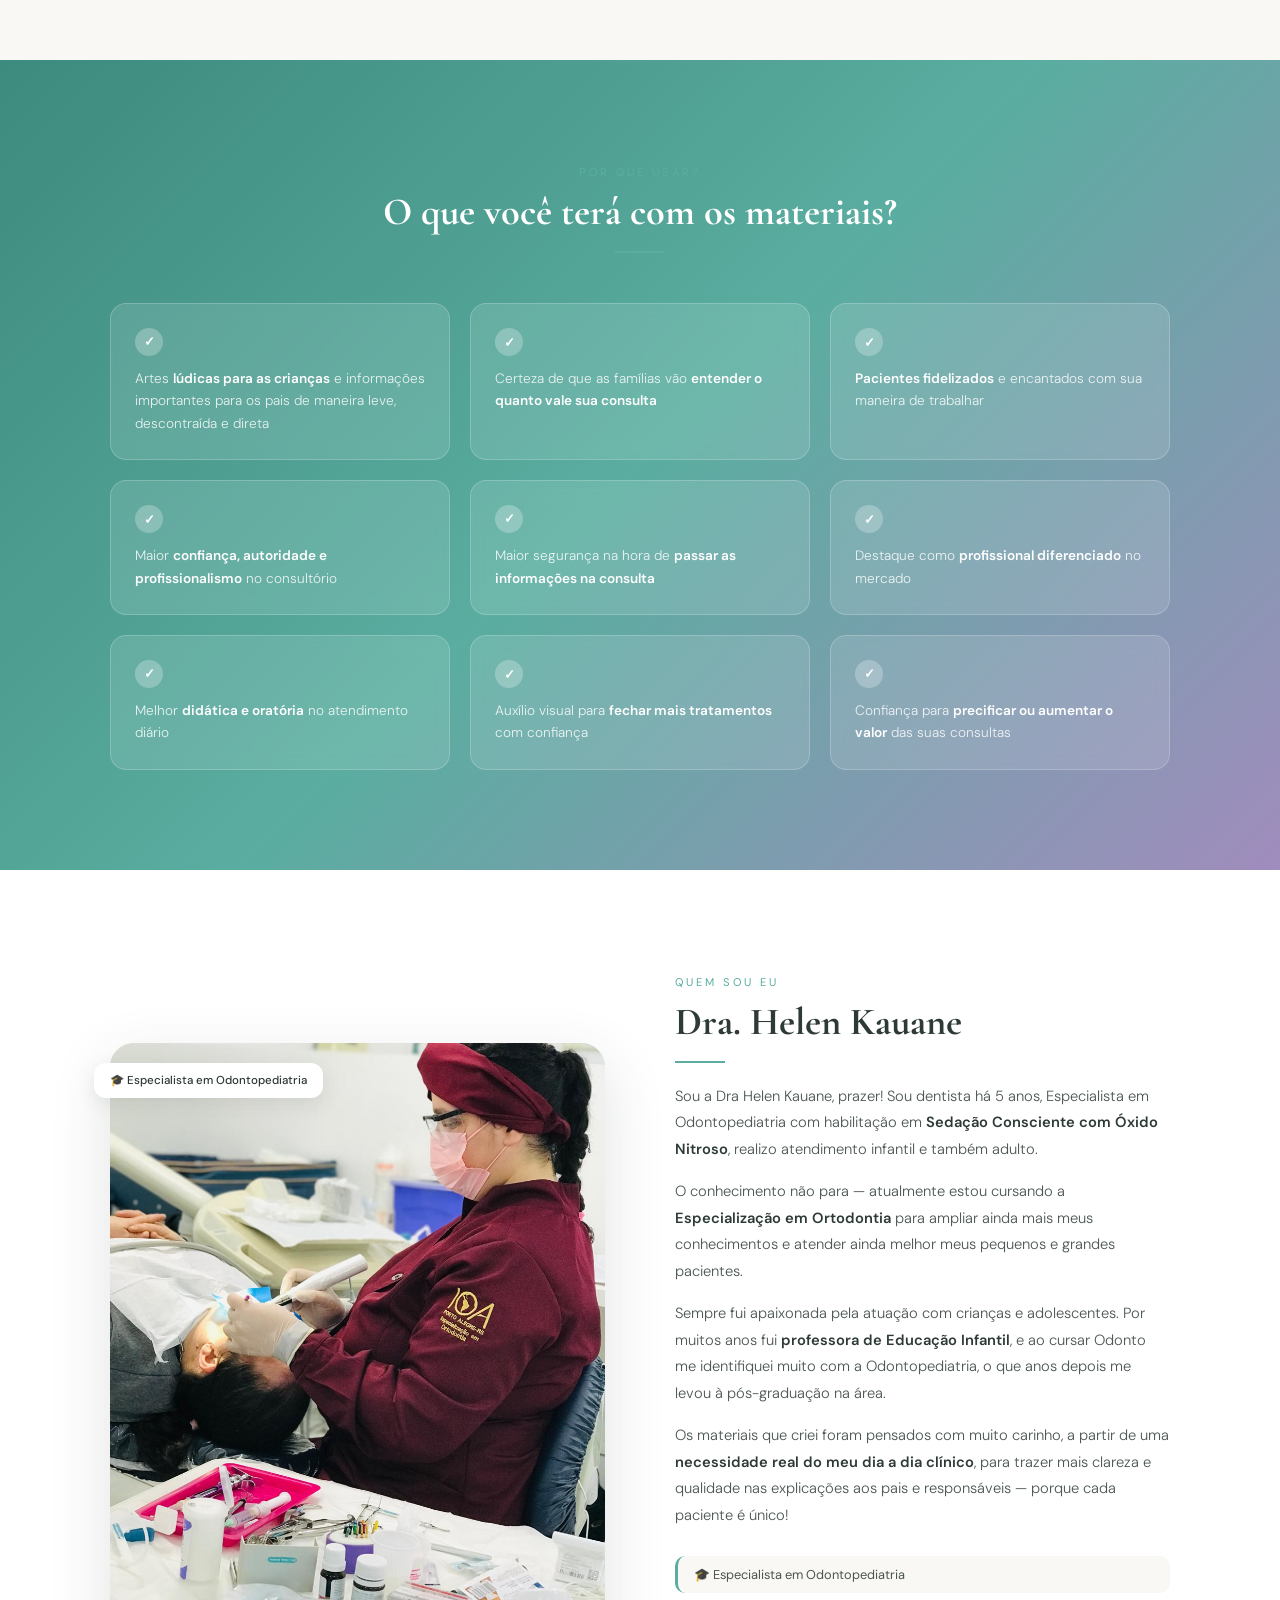
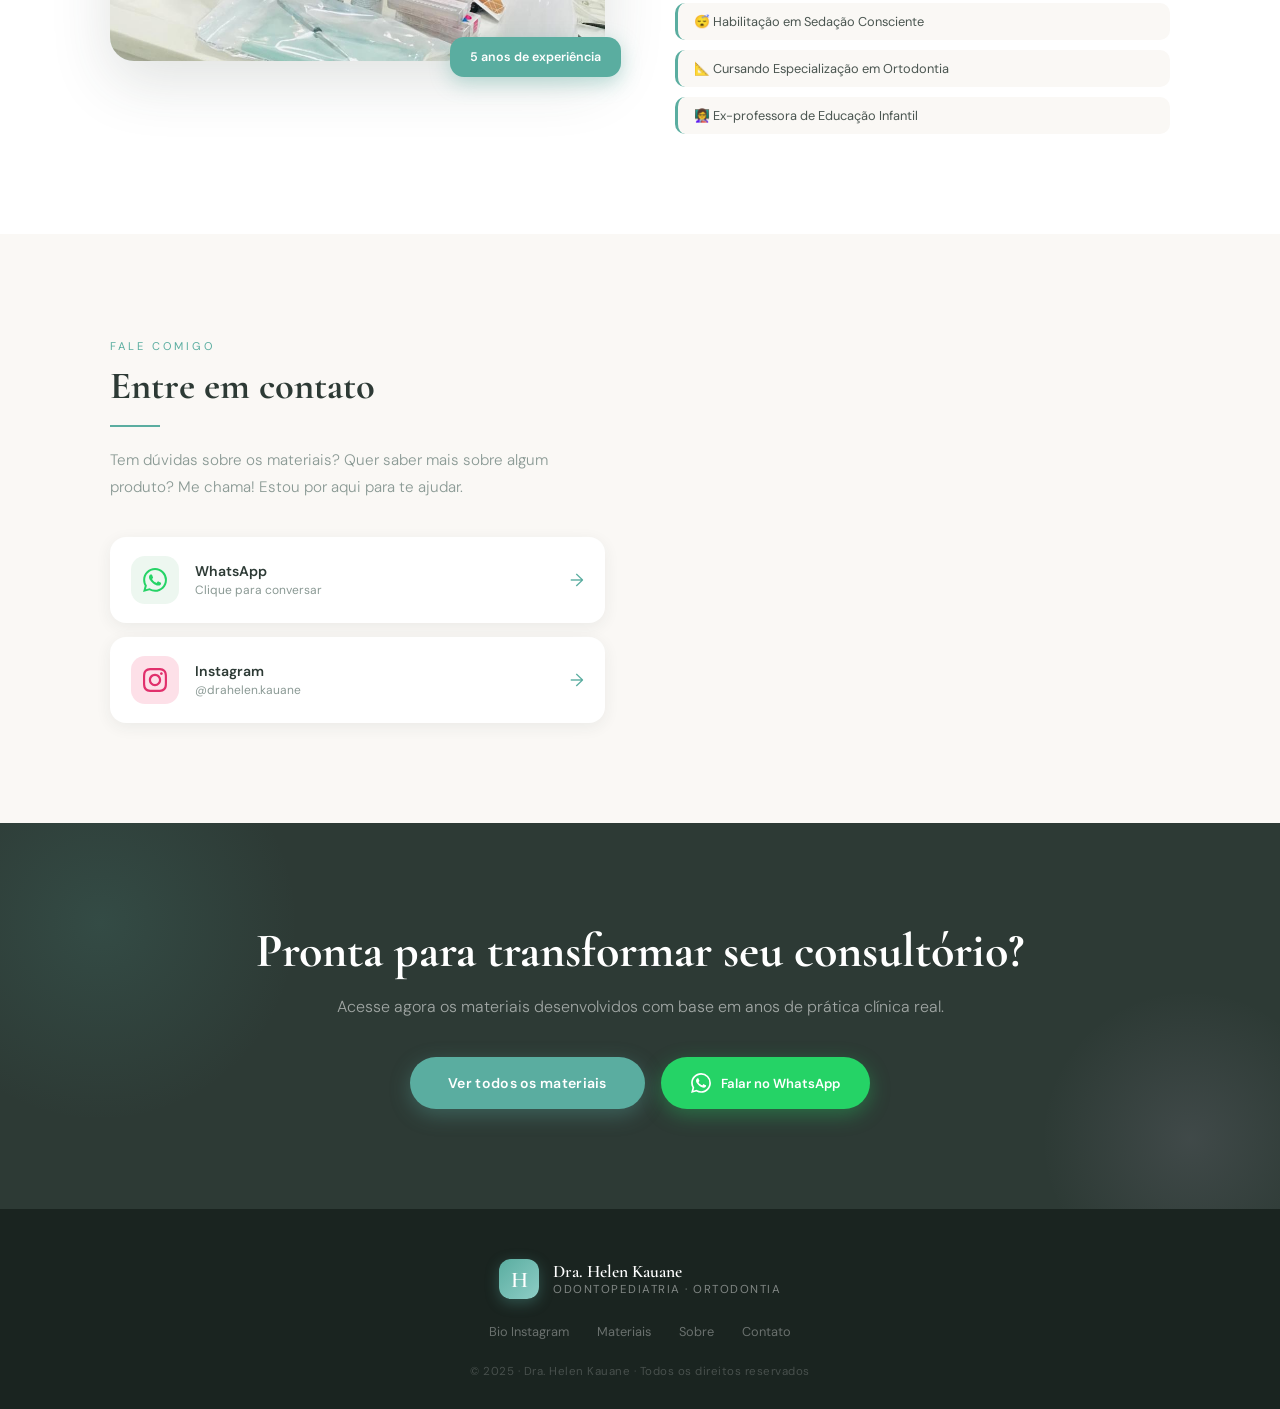
==== commit c2dc6196: "fundo infantil azul bebe com nuvens e estrelas" ====
--- a/Drhellem/index.html
+++ b/Drhellem/index.html
@@ -239,7 +239,7 @@
                 <li>✓ Linguagem acessível</li>
                 <li>✓ Formato fácil de imprimir</li>
               </ul>
-              <a href="https://wa.me/51981014936?text=Ol%C3%A1%2C%20gostaria%20de%20saber%20mais%20informa%C3%A7%C3%B5es%20para%20revolucionar%20meu%20atendimento!" target="_blank" class="btn-acessar">Acessar material →</a>
+              <a href="https://wa.me/5551981014936?text=Ol%C3%A1%2C%20gostaria%20de%20saber%20mais%20informa%C3%A7%C3%B5es%20para%20revolucionar%20meu%20atendimento!" target="_blank" class="btn-acessar">Acessar material →</a>
             </div>
           </div>
         </div>
--- a/Drhellem/css/landing.css
+++ b/Drhellem/css/landing.css
@@ -15,7 +15,8 @@
   --peach:      #f5a882;
   --peach-pale: #fef0e8;
   --mint-pale:  #edf7f0;
-  --cream:      #faf8f5;
+ --cream:       #faf8f5;
+ --baby-blue:   #d6eeff;
   --dark:       #2d3a35;
   --text:       #4a5550;
   --light-text: #8a9994;
@@ -118,7 +119,7 @@
 .hero {
   min-height: 100vh;
   padding: 100px 50px 80px;
-  background: var(--cream);
+  background: var(--baby-blue);
   position: relative;
   overflow: hidden;
   display: flex; align-items: center;
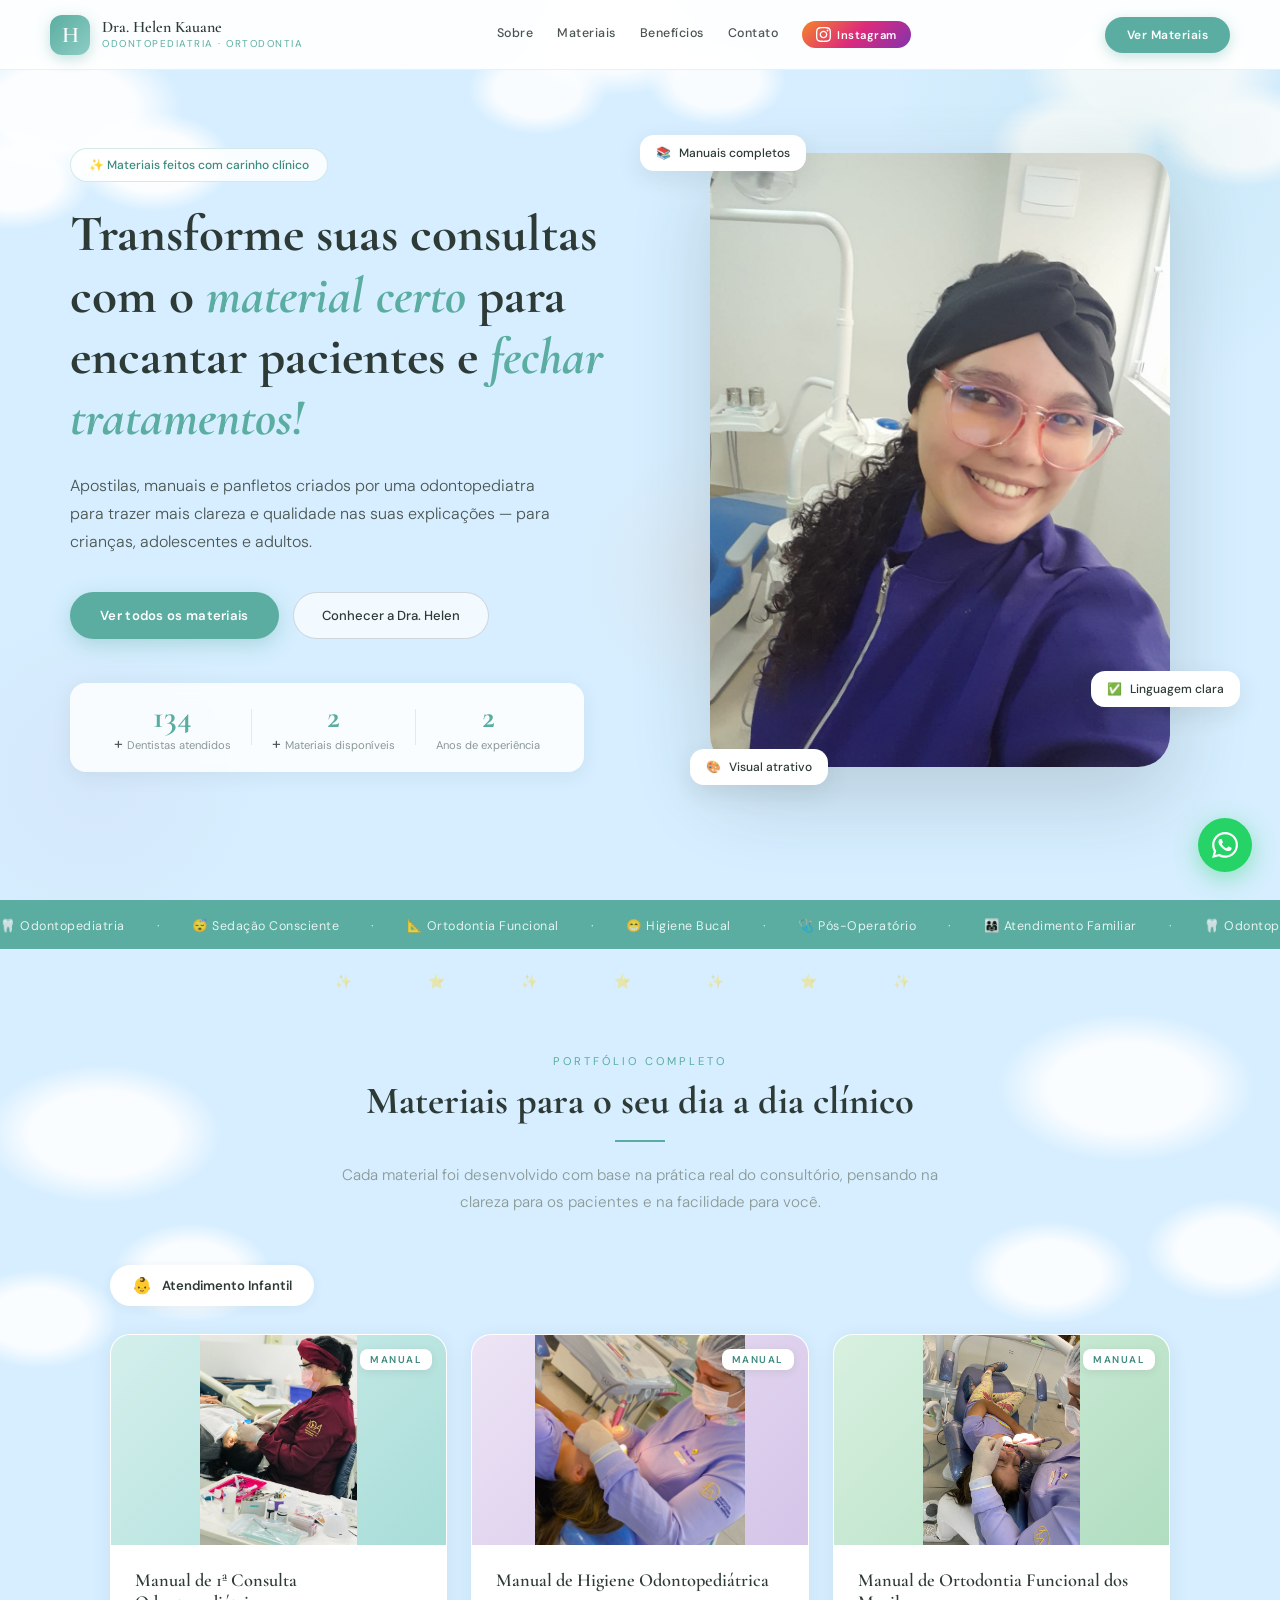
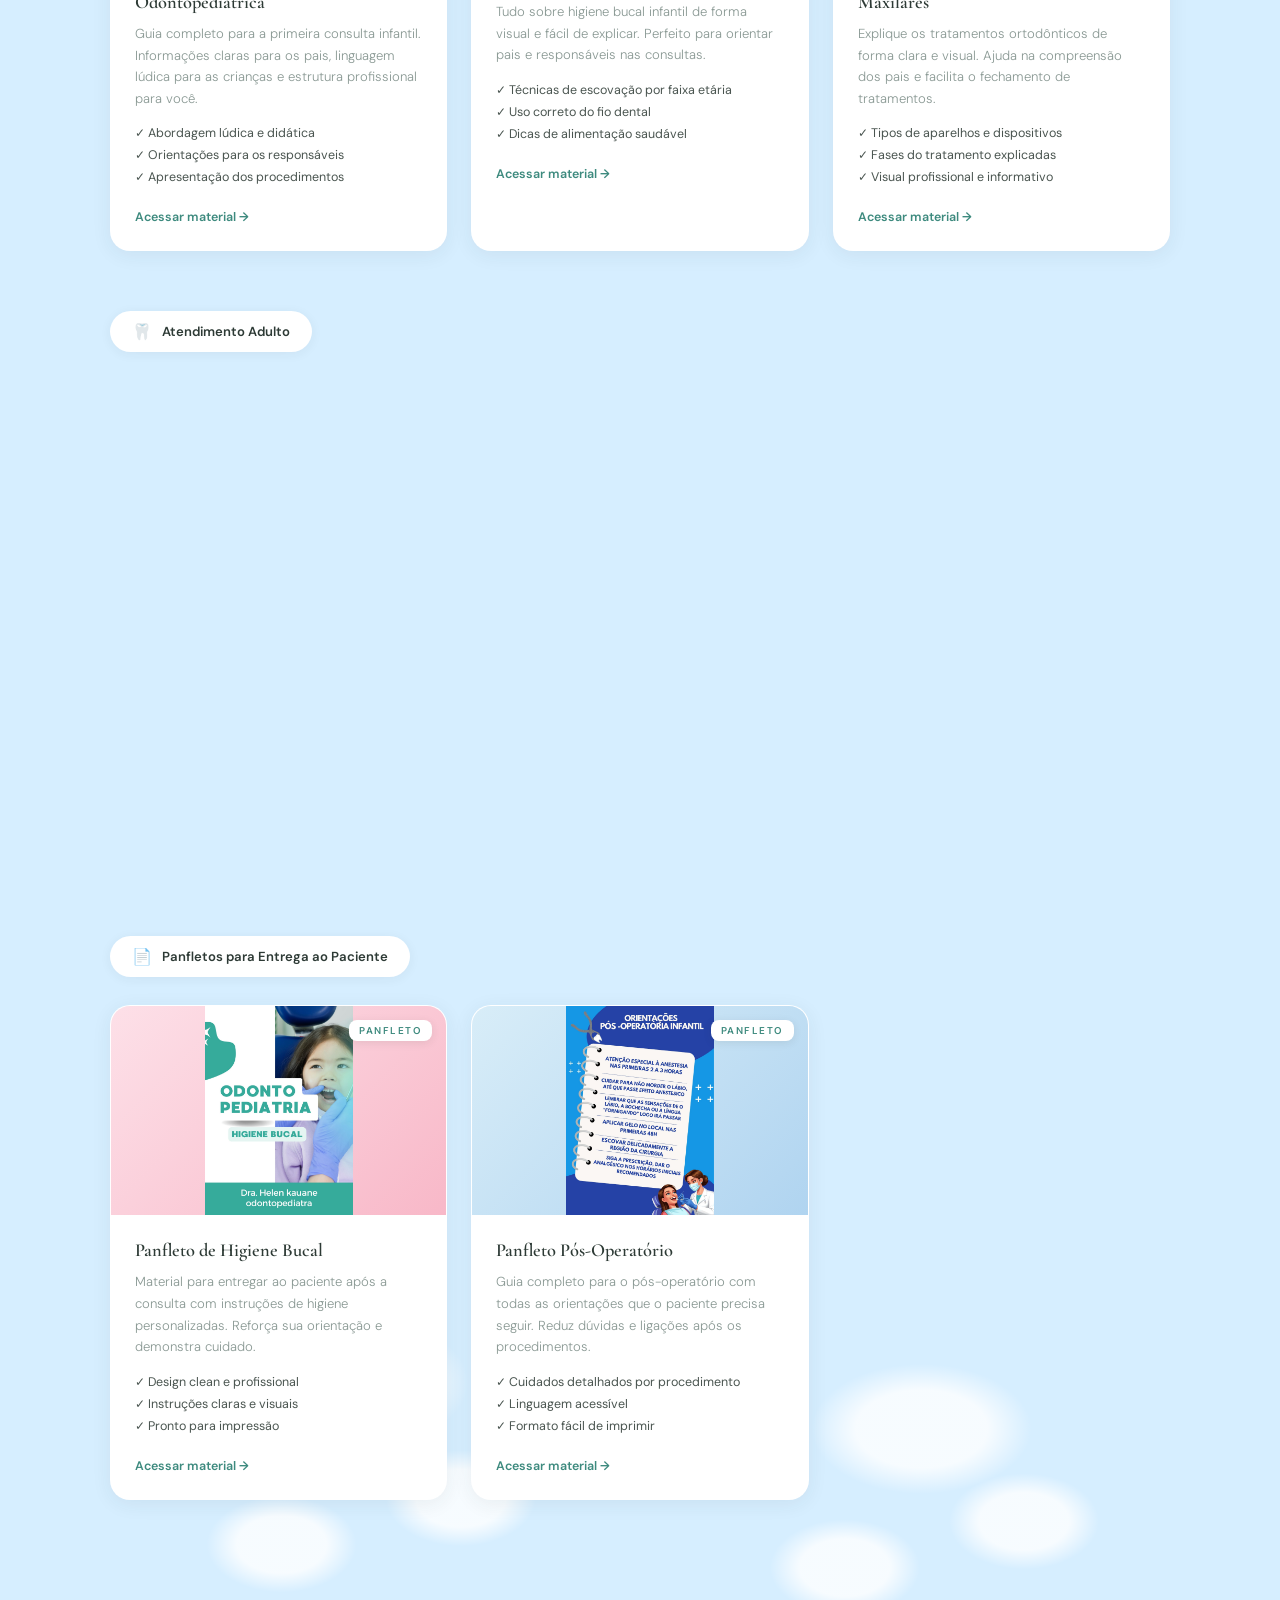
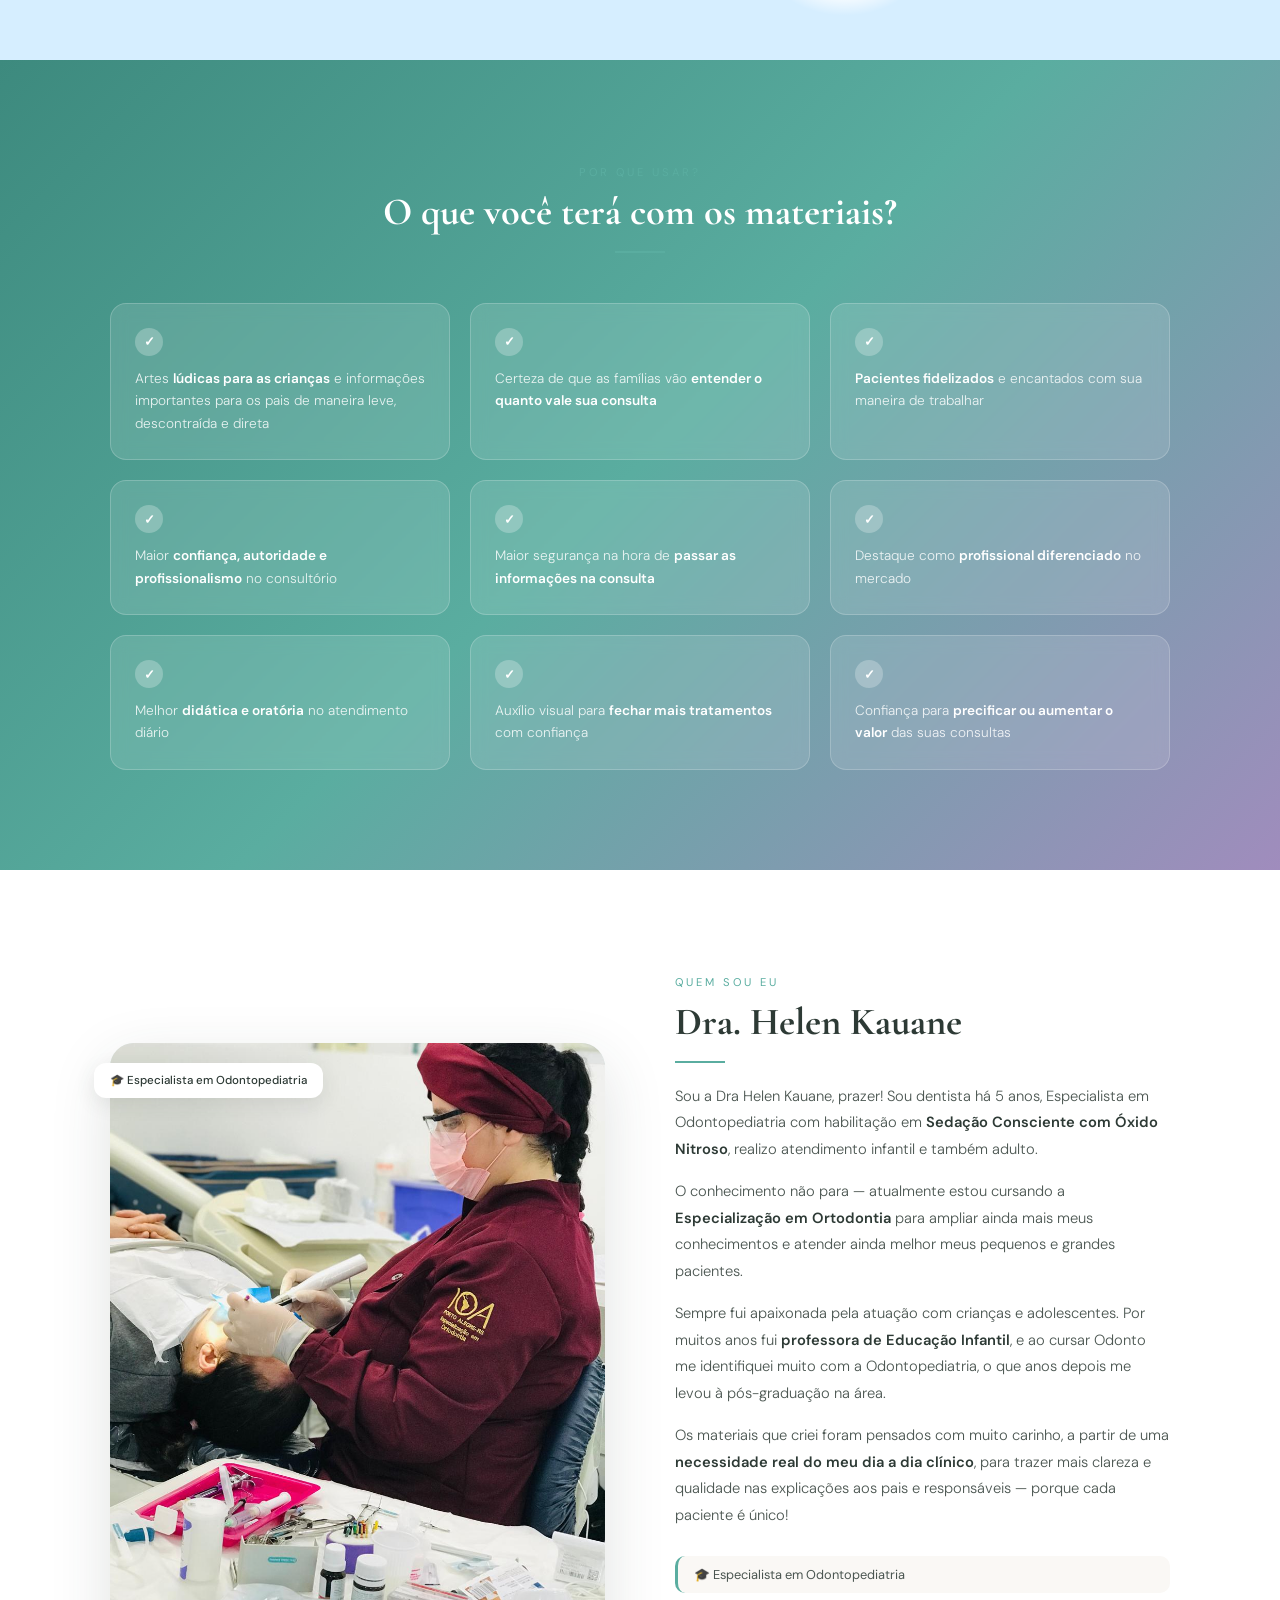
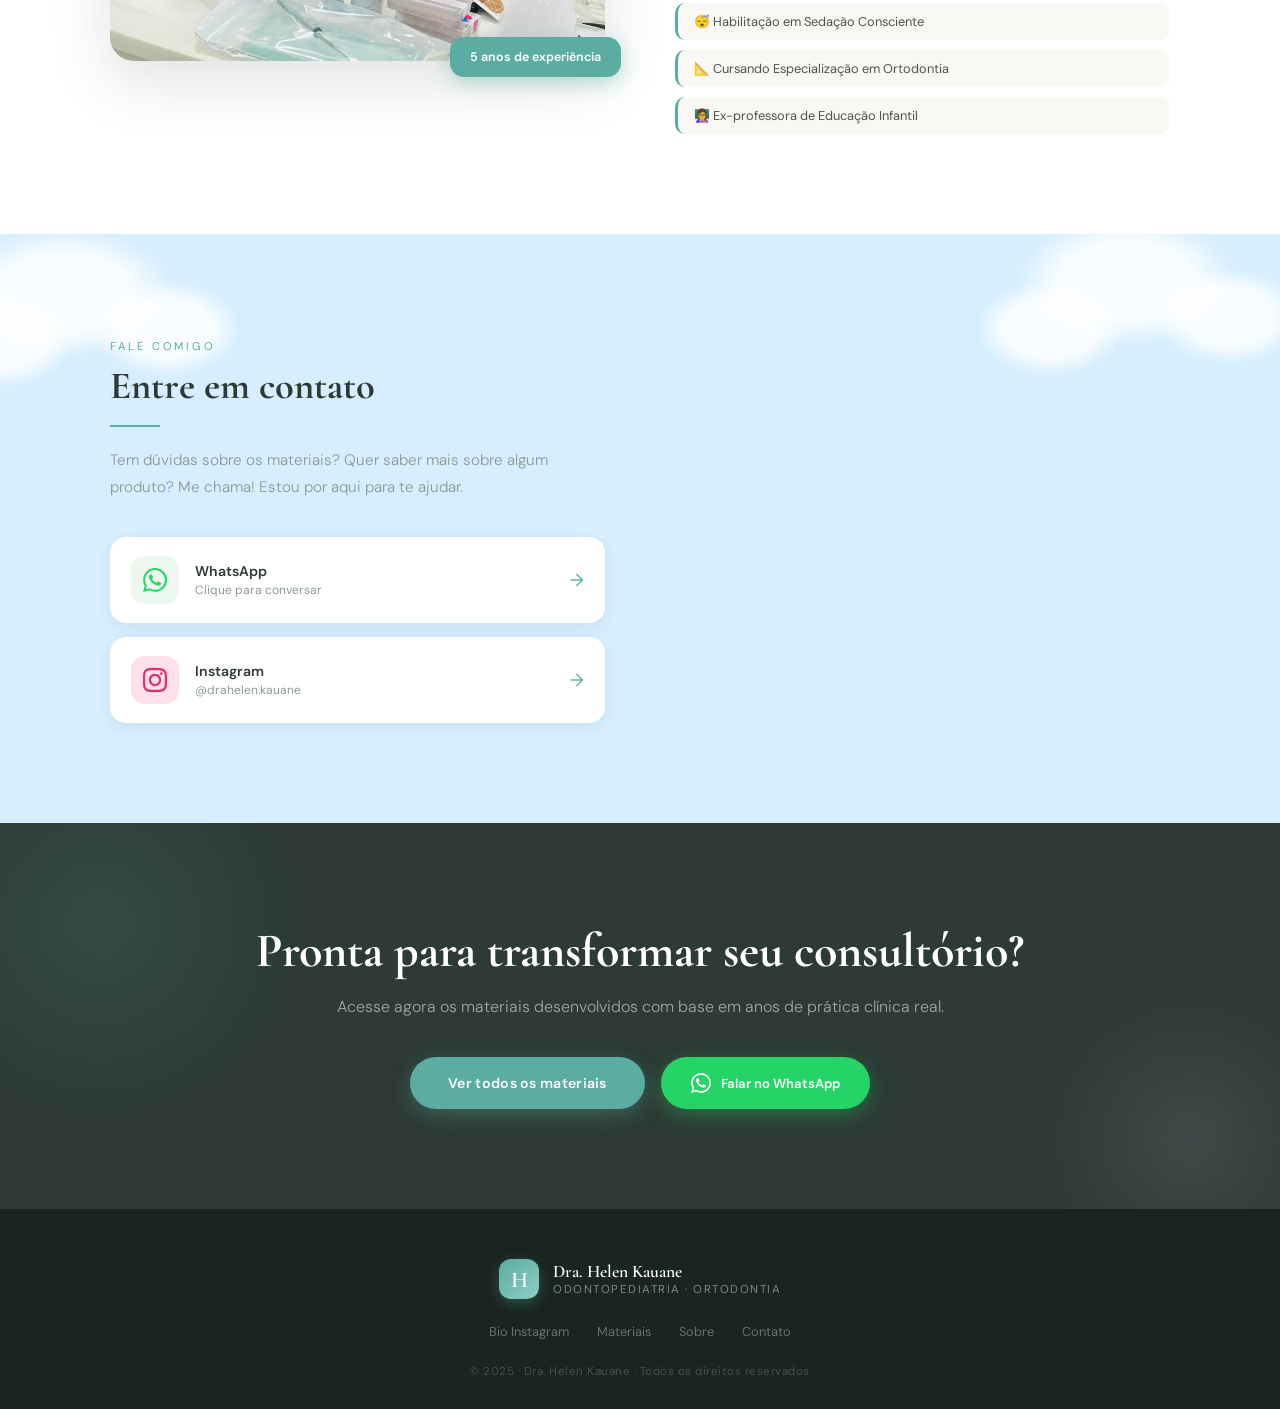
==== commit f209202a: "ajuste imagens" ====
--- a/Drhellem/index.html
+++ b/Drhellem/index.html
@@ -66,7 +66,7 @@
       </div>
       <div class="hero-visual">
         <div class="hero-img-wrap">
-          <img src="imagens/img01.png" alt="Dra. Helen Kauane" class="hero-img">
+          <img src="imagens/fotoperfil.png" alt="Dra. Helen Kauane" class="hero-img">
           <div class="hero-img-ring"></div>
         </div>
         <div class="hero-card-float card-f1">
@@ -185,7 +185,7 @@
         <div class="mat-grid">
           <div class="mat-card">
             <div class="mat-thumb bg-peach">
-              <img src="imagens/img05.png" alt="Manual de Higiene Adulto" class="mat-img">
+              <img src="imagens/card03.png" alt="Manual de Higiene Adulto" class="mat-img">
               <div class="mat-badge">Manual</div>
             </div>
             <div class="mat-info">
@@ -211,7 +211,7 @@
         <div class="mat-grid">
           <div class="mat-card">
             <div class="mat-thumb bg-rose">
-              <img src="imagens/img06.png" alt="Panfleto Higiene Bucal" class="mat-img">
+              <img src="imagens/card06.png" alt="Panfleto Higiene Bucal" class="mat-img">
               <div class="mat-badge">Panfleto</div>
             </div>
             <div class="mat-info">
@@ -228,7 +228,7 @@
 
           <div class="mat-card">
             <div class="mat-thumb bg-sky">
-              <img src="imagens/img07.png" alt="Panfleto Pós-Operatório" class="mat-img">
+              <img src="imagens/card04.png" alt="Panfleto Pós-Operatório" class="mat-img">
               <div class="mat-badge">Panfleto</div>
             </div>
             <div class="mat-info">
--- a/Drhellem/css/landing.css
+++ b/Drhellem/css/landing.css
@@ -15,12 +15,12 @@
   --peach:      #f5a882;
   --peach-pale: #fef0e8;
   --mint-pale:  #edf7f0;
- --cream:       #faf8f5;
- --baby-blue:   #d6eeff;
+  --cream:      #faf8f5;
   --dark:       #2d3a35;
   --text:       #4a5550;
   --light-text: #8a9994;
   --white:      #ffffff;
+  --baby-blue:  #d6eeff;
 }
 
 html { scroll-behavior: smooth; }
@@ -84,7 +84,6 @@
 nav a:hover { color: var(--teal); }
 nav a:hover::after { width: 100%; }
 
-/* ---- Botão Instagram no nav ---- */
 .nav-instagram {
   display: inline-flex;
   align-items: center;
@@ -125,6 +124,25 @@
   display: flex; align-items: center;
 }
 
+/* Nuvens no hero */
+.hero::before {
+  content: '';
+  position: absolute;
+  inset: 0;
+  pointer-events: none;
+  background:
+    radial-gradient(ellipse 120px 70px at 5% 12%, rgba(255,255,255,0.9) 60%, transparent 100%),
+    radial-gradient(ellipse 80px 50px at 1% 20%, rgba(255,255,255,0.9) 60%, transparent 100%),
+    radial-gradient(ellipse 80px 50px at 12% 18%, rgba(255,255,255,0.9) 60%, transparent 100%),
+    radial-gradient(ellipse 130px 75px at 90% 8%, rgba(255,255,255,0.9) 60%, transparent 100%),
+    radial-gradient(ellipse 85px 52px at 84% 16%, rgba(255,255,255,0.9) 60%, transparent 100%),
+    radial-gradient(ellipse 85px 52px at 97% 15%, rgba(255,255,255,0.9) 60%, transparent 100%),
+    radial-gradient(ellipse 100px 60px at 48% 4%, rgba(255,255,255,0.85) 60%, transparent 100%),
+    radial-gradient(ellipse 70px 45px at 42% 10%, rgba(255,255,255,0.85) 60%, transparent 100%),
+    radial-gradient(ellipse 70px 45px at 56% 9%, rgba(255,255,255,0.85) 60%, transparent 100%);
+  z-index: 0;
+}
+
 .hero-shapes { position: absolute; inset: 0; pointer-events: none; overflow: hidden; }
 
 .shape {
@@ -133,18 +151,31 @@
 }
 .shape-1 {
   width: 500px; height: 500px;
-  background: radial-gradient(circle, rgba(90,173,160,0.12) 0%, transparent 70%);
+  background: radial-gradient(circle, rgba(90,173,160,0.10) 0%, transparent 70%);
   top: -100px; right: -100px; animation-delay: 0s;
 }
 .shape-2 {
   width: 350px; height: 350px;
-  background: radial-gradient(circle, rgba(201,184,216,0.15) 0%, transparent 70%);
+  background: radial-gradient(circle, rgba(201,184,216,0.12) 0%, transparent 70%);
   bottom: -50px; left: -80px; animation-delay: -3s;
 }
 .shape-3 {
   width: 250px; height: 250px;
-  background: radial-gradient(circle, rgba(245,168,130,0.12) 0%, transparent 70%);
+  background: radial-gradient(circle, rgba(245,168,130,0.10) 0%, transparent 70%);
   top: 50%; left: 45%; animation-delay: -6s;
+}
+
+/* Estrelinhas no hero */
+.hero-shapes::after {
+  content: '⭐ ✨ ⭐ ✨ ⭐ ✨ ⭐';
+  position: absolute;
+  top: 30px; left: 50%;
+  transform: translateX(-50%);
+  font-size: 0.9rem;
+  letter-spacing: 38px;
+  opacity: 0.45;
+  pointer-events: none;
+  white-space: nowrap;
 }
 
 @keyframes float {
@@ -161,7 +192,7 @@
 
 .hero-badge {
   display: inline-block;
-  background: var(--teal-pale); color: var(--teal-deep);
+  background: rgba(255,255,255,0.85); color: var(--teal-deep);
   font-size: 0.75rem; font-weight: 500;
   padding: 8px 18px; border-radius: 20px;
   margin-bottom: 22px;
@@ -195,19 +226,20 @@
 .btn-primary.large { padding: 16px 38px; font-size: 0.88rem; }
 
 .btn-ghost {
-  background: transparent; color: var(--dark);
+  background: rgba(255,255,255,0.7); color: var(--dark);
   padding: 14px 28px; border-radius: 30px;
   font-size: 0.82rem; font-weight: 500;
   text-decoration: none; border: 1.5px solid rgba(45,58,53,0.18);
   transition: all 0.3s;
 }
-.btn-ghost:hover { border-color: var(--teal); color: var(--teal); background: var(--teal-pale); }
+.btn-ghost:hover { border-color: var(--teal); color: var(--teal); background: white; }
 
 .hero-stats {
   display: flex; align-items: center;
-  background: white; border-radius: 16px; padding: 18px 24px;
+  background: rgba(255,255,255,0.85); border-radius: 16px; padding: 18px 24px;
   box-shadow: 0 4px 20px rgba(45,58,53,0.07);
   width: fit-content;
+  backdrop-filter: blur(8px);
 }
 .hstat { text-align: center; padding: 0 20px; }
 .hstat strong { display: block; font-family: 'Cormorant Garamond', serif; font-size: 2rem; color: var(--teal); line-height: 1; }
@@ -289,7 +321,50 @@
 /* =========================================
    MATERIAIS
    ========================================= */
-.materiais { padding: 100px 0; background: var(--cream); }
+.materiais {
+  padding: 100px 0;
+  background: var(--baby-blue);
+  position: relative;
+  overflow: hidden;
+}
+
+/* Nuvens na seção de materiais */
+.materiais::before {
+  content: '';
+  position: absolute;
+  inset: 0;
+  pointer-events: none;
+  background:
+    radial-gradient(ellipse 120px 70px at 8% 8%, rgba(255,255,255,0.88) 60%, transparent 100%),
+    radial-gradient(ellipse 80px 50px at 3% 16%, rgba(255,255,255,0.88) 60%, transparent 100%),
+    radial-gradient(ellipse 80px 50px at 15% 14%, rgba(255,255,255,0.88) 60%, transparent 100%),
+    radial-gradient(ellipse 130px 75px at 88% 6%, rgba(255,255,255,0.88) 60%, transparent 100%),
+    radial-gradient(ellipse 85px 52px at 82% 14%, rgba(255,255,255,0.88) 60%, transparent 100%),
+    radial-gradient(ellipse 85px 52px at 96% 13%, rgba(255,255,255,0.88) 60%, transparent 100%),
+    radial-gradient(ellipse 110px 65px at 28% 88%, rgba(255,255,255,0.80) 60%, transparent 100%),
+    radial-gradient(ellipse 75px 48px at 22% 95%, rgba(255,255,255,0.80) 60%, transparent 100%),
+    radial-gradient(ellipse 75px 48px at 36% 93%, rgba(255,255,255,0.80) 60%, transparent 100%),
+    radial-gradient(ellipse 110px 65px at 72% 90%, rgba(255,255,255,0.80) 60%, transparent 100%),
+    radial-gradient(ellipse 75px 48px at 66% 96%, rgba(255,255,255,0.80) 60%, transparent 100%),
+    radial-gradient(ellipse 75px 48px at 80% 94%, rgba(255,255,255,0.80) 60%, transparent 100%);
+  z-index: 0;
+}
+
+/* Estrelinhas na seção de materiais */
+.materiais::after {
+  content: '✨ ⭐ ✨ ⭐ ✨ ⭐ ✨';
+  position: absolute;
+  top: 24px; left: 50%;
+  transform: translateX(-50%);
+  font-size: 0.85rem;
+  letter-spacing: 36px;
+  opacity: 0.4;
+  pointer-events: none;
+  white-space: nowrap;
+  z-index: 0;
+}
+
+.materiais .container { position: relative; z-index: 1; }
 
 .mat-category { margin-bottom: 60px; }
 
@@ -320,7 +395,6 @@
   border-color: rgba(90,173,160,0.25);
 }
 
-/* Thumb com cores individuais */
 .mat-thumb {
   width: 100%;
   aspect-ratio: 16 / 10;
@@ -455,8 +529,27 @@
    ========================================= */
 .contato {
   padding: 100px 0;
-  background: var(--cream);
-}
+  background: var(--baby-blue);
+  position: relative;
+  overflow: hidden;
+}
+
+.contato::before {
+  content: '';
+  position: absolute;
+  inset: 0;
+  pointer-events: none;
+  background:
+    radial-gradient(ellipse 110px 65px at 5% 10%, rgba(255,255,255,0.85) 60%, transparent 100%),
+    radial-gradient(ellipse 75px 48px at 0% 18%, rgba(255,255,255,0.85) 60%, transparent 100%),
+    radial-gradient(ellipse 75px 48px at 13% 16%, rgba(255,255,255,0.85) 60%, transparent 100%),
+    radial-gradient(ellipse 110px 65px at 88% 8%, rgba(255,255,255,0.85) 60%, transparent 100%),
+    radial-gradient(ellipse 75px 48px at 82% 16%, rgba(255,255,255,0.85) 60%, transparent 100%),
+    radial-gradient(ellipse 75px 48px at 96% 14%, rgba(255,255,255,0.85) 60%, transparent 100%);
+  z-index: 0;
+}
+
+.contato .container { position: relative; z-index: 1; }
 
 .contato-grid {
   display: grid;
@@ -522,75 +615,6 @@
   transition: transform 0.2s;
 }
 .contato-card:hover .contato-card-arrow { transform: translateX(4px); }
-
-/* Formulário */
-.contato-form-wrap {
-  background: var(--white);
-  border-radius: 24px;
-  padding: 40px;
-  box-shadow: 0 8px 32px rgba(45,58,53,0.08);
-}
-
-.contato-form-wrap h3 {
-  font-family: 'Cormorant Garamond', serif;
-  font-size: 1.4rem; color: var(--dark);
-  margin-bottom: 28px; font-weight: 600;
-}
-
-.form-row {
-  display: grid;
-  grid-template-columns: 1fr 1fr;
-  gap: 14px;
-}
-
-.form-group {
-  display: flex; flex-direction: column;
-  gap: 6px; margin-bottom: 16px;
-}
-
-.form-group label {
-  font-size: 0.72rem; font-weight: 600;
-  color: var(--text); letter-spacing: 0.5px;
-  text-transform: uppercase;
-}
-
-.form-group input,
-.form-group textarea {
-  width: 100%;
-  background: var(--cream);
-  border: 1.5px solid rgba(45,58,53,0.1);
-  border-radius: 10px;
-  padding: 12px 16px;
-  font-family: 'DM Sans', sans-serif;
-  font-size: 0.88rem; color: var(--dark);
-  outline: none; transition: border-color 0.3s;
-  resize: none;
-}
-
-.form-group input:focus,
-.form-group textarea:focus {
-  border-color: var(--teal);
-  background: var(--white);
-}
-
-.form-btn {
-  width: 100%;
-  background: var(--teal); color: white;
-  border: none; border-radius: 30px;
-  padding: 15px;
-  font-family: 'DM Sans', sans-serif;
-  font-size: 0.85rem; font-weight: 600;
-  cursor: pointer; letter-spacing: 0.3px;
-  transition: background 0.3s, transform 0.2s, box-shadow 0.3s;
-  box-shadow: 0 6px 20px rgba(90,173,160,0.35);
-  margin-top: 4px;
-}
-
-.form-btn:hover {
-  background: var(--teal-deep);
-  transform: translateY(-2px);
-  box-shadow: 0 10px 28px rgba(90,173,160,0.45);
-}
 
 /* =========================================
    CTA
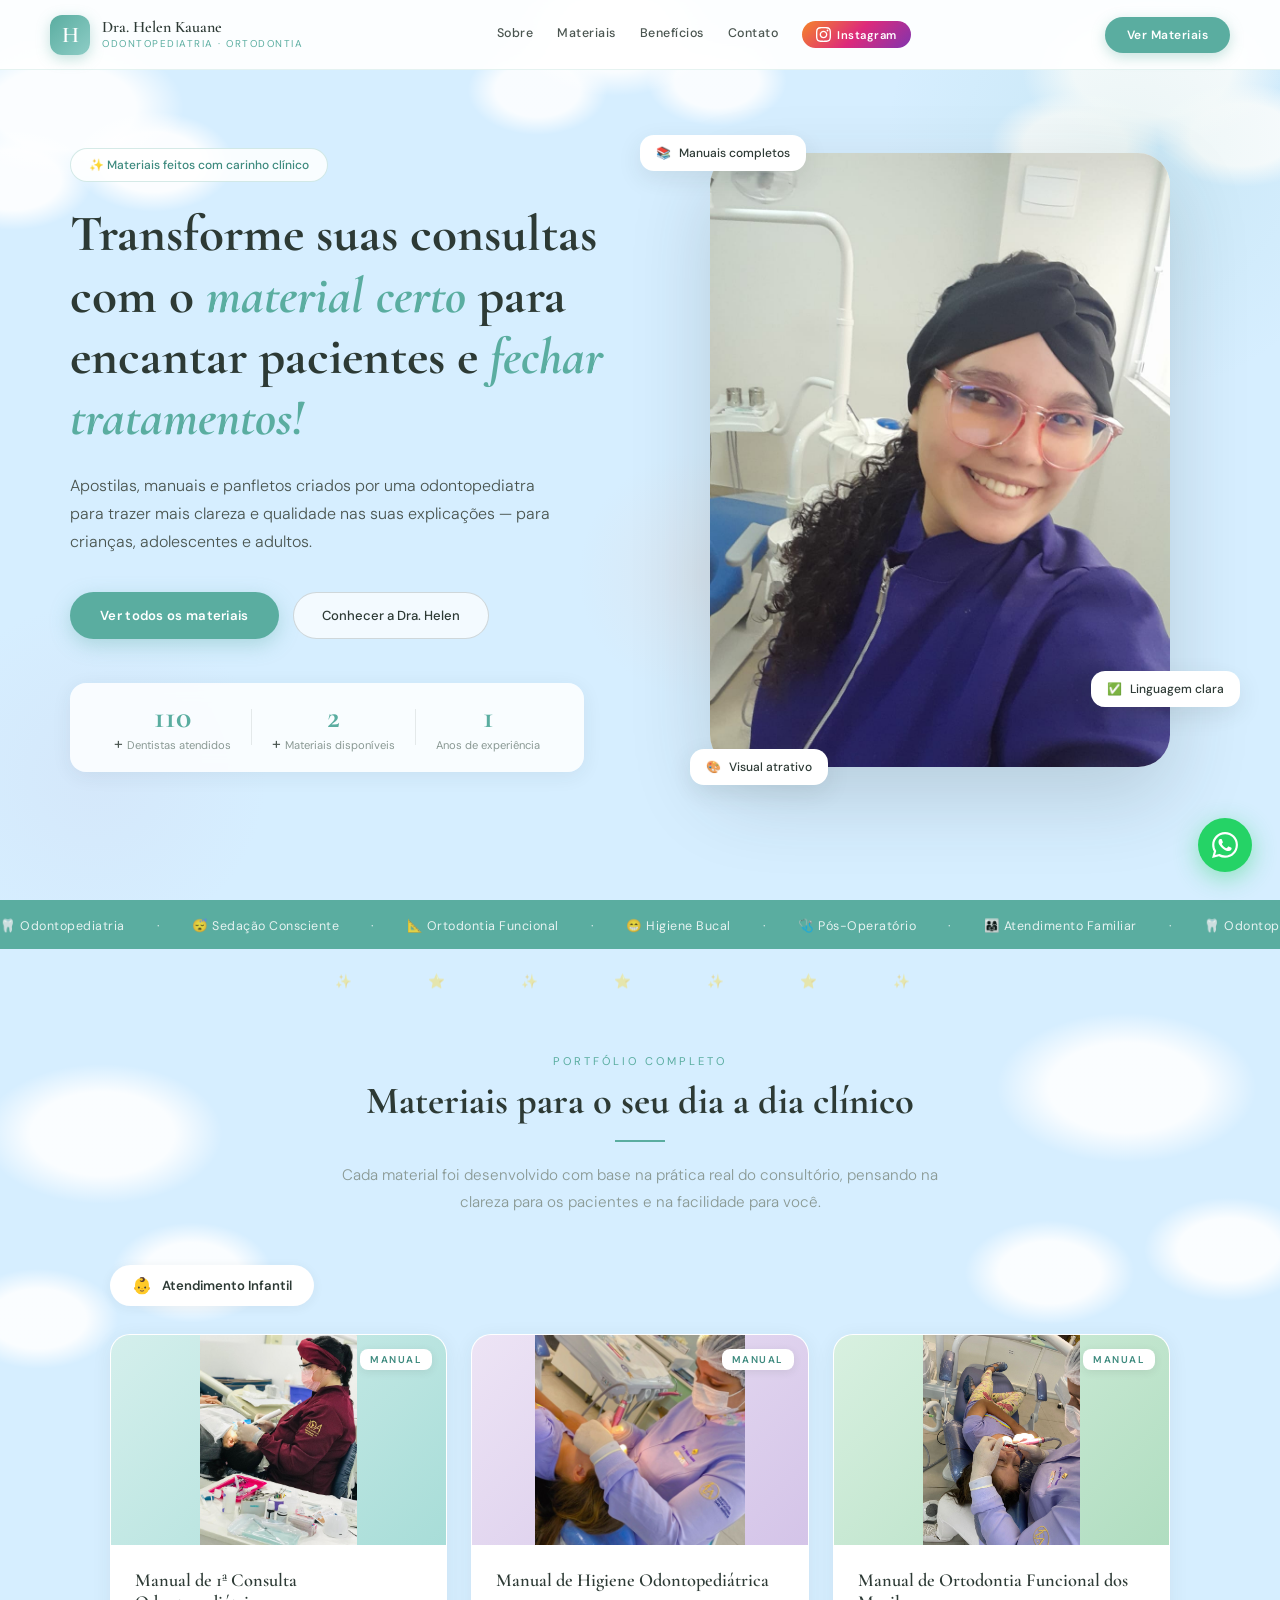
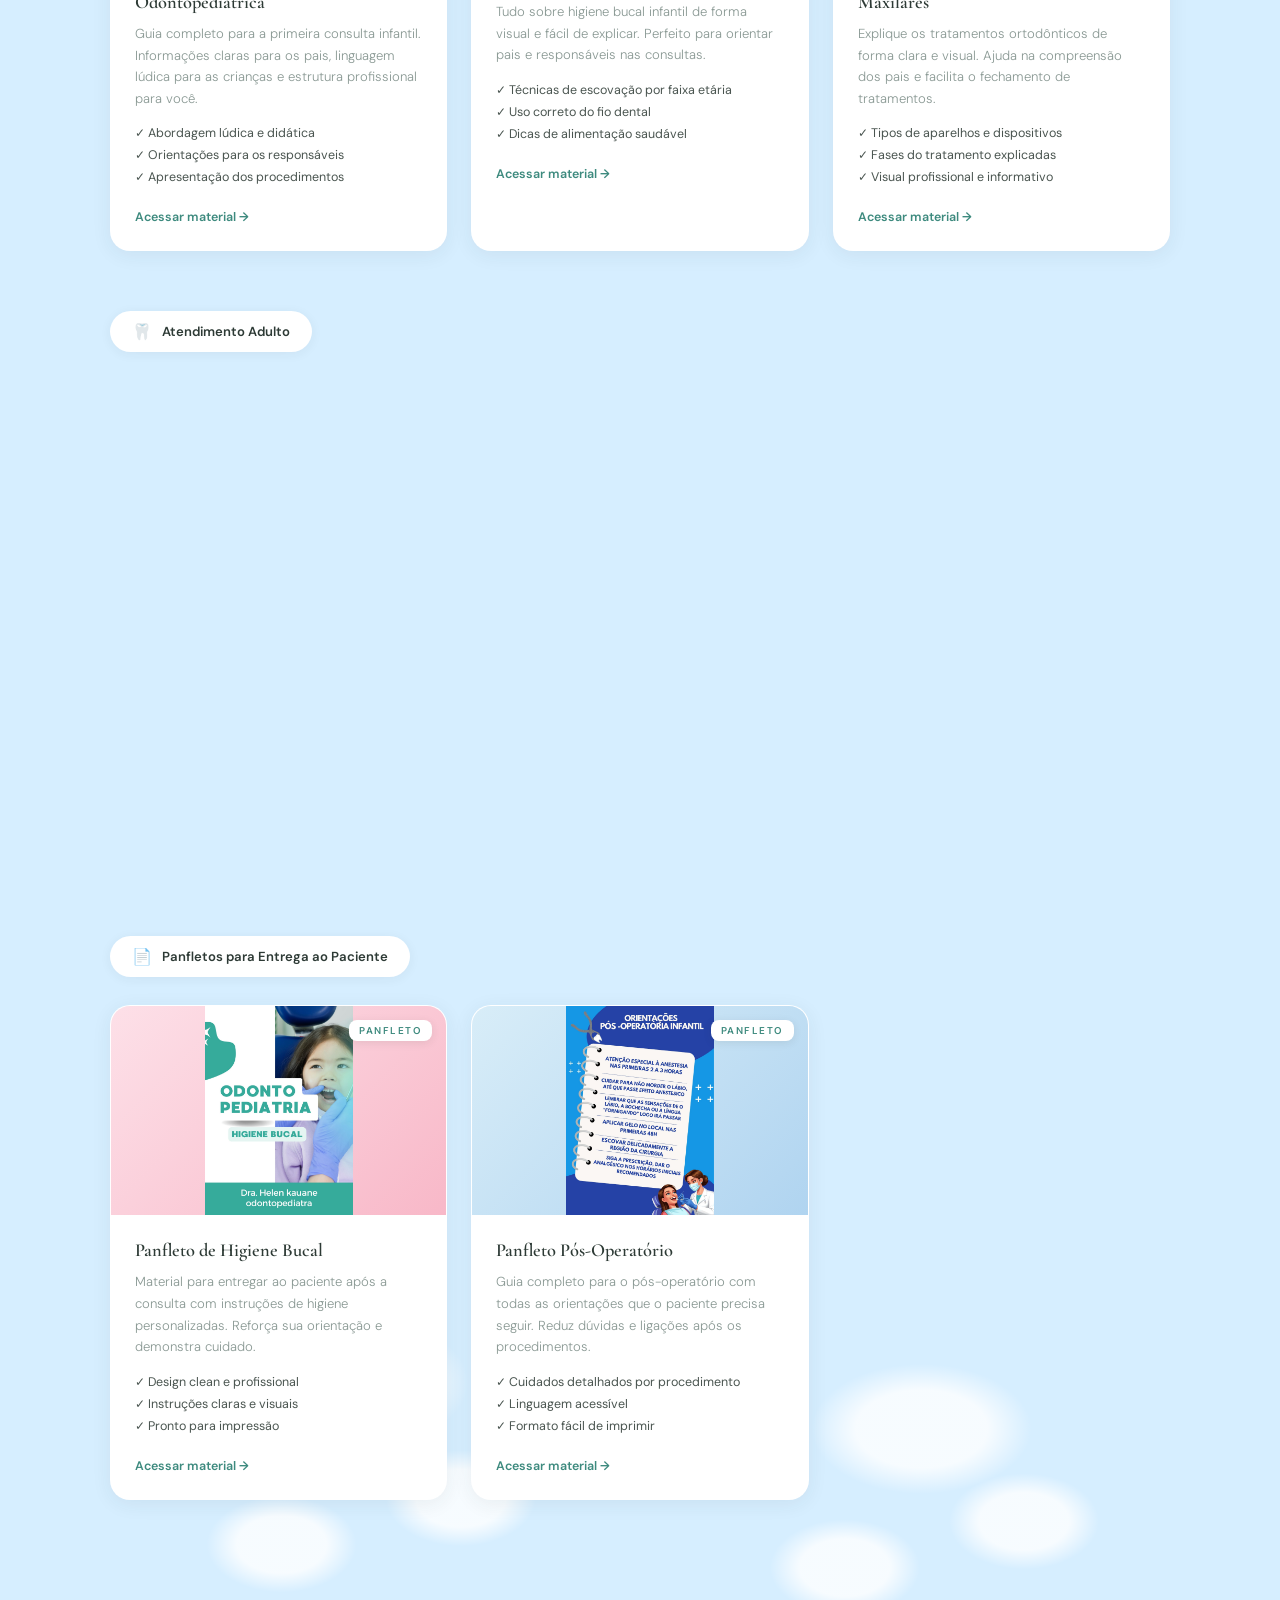
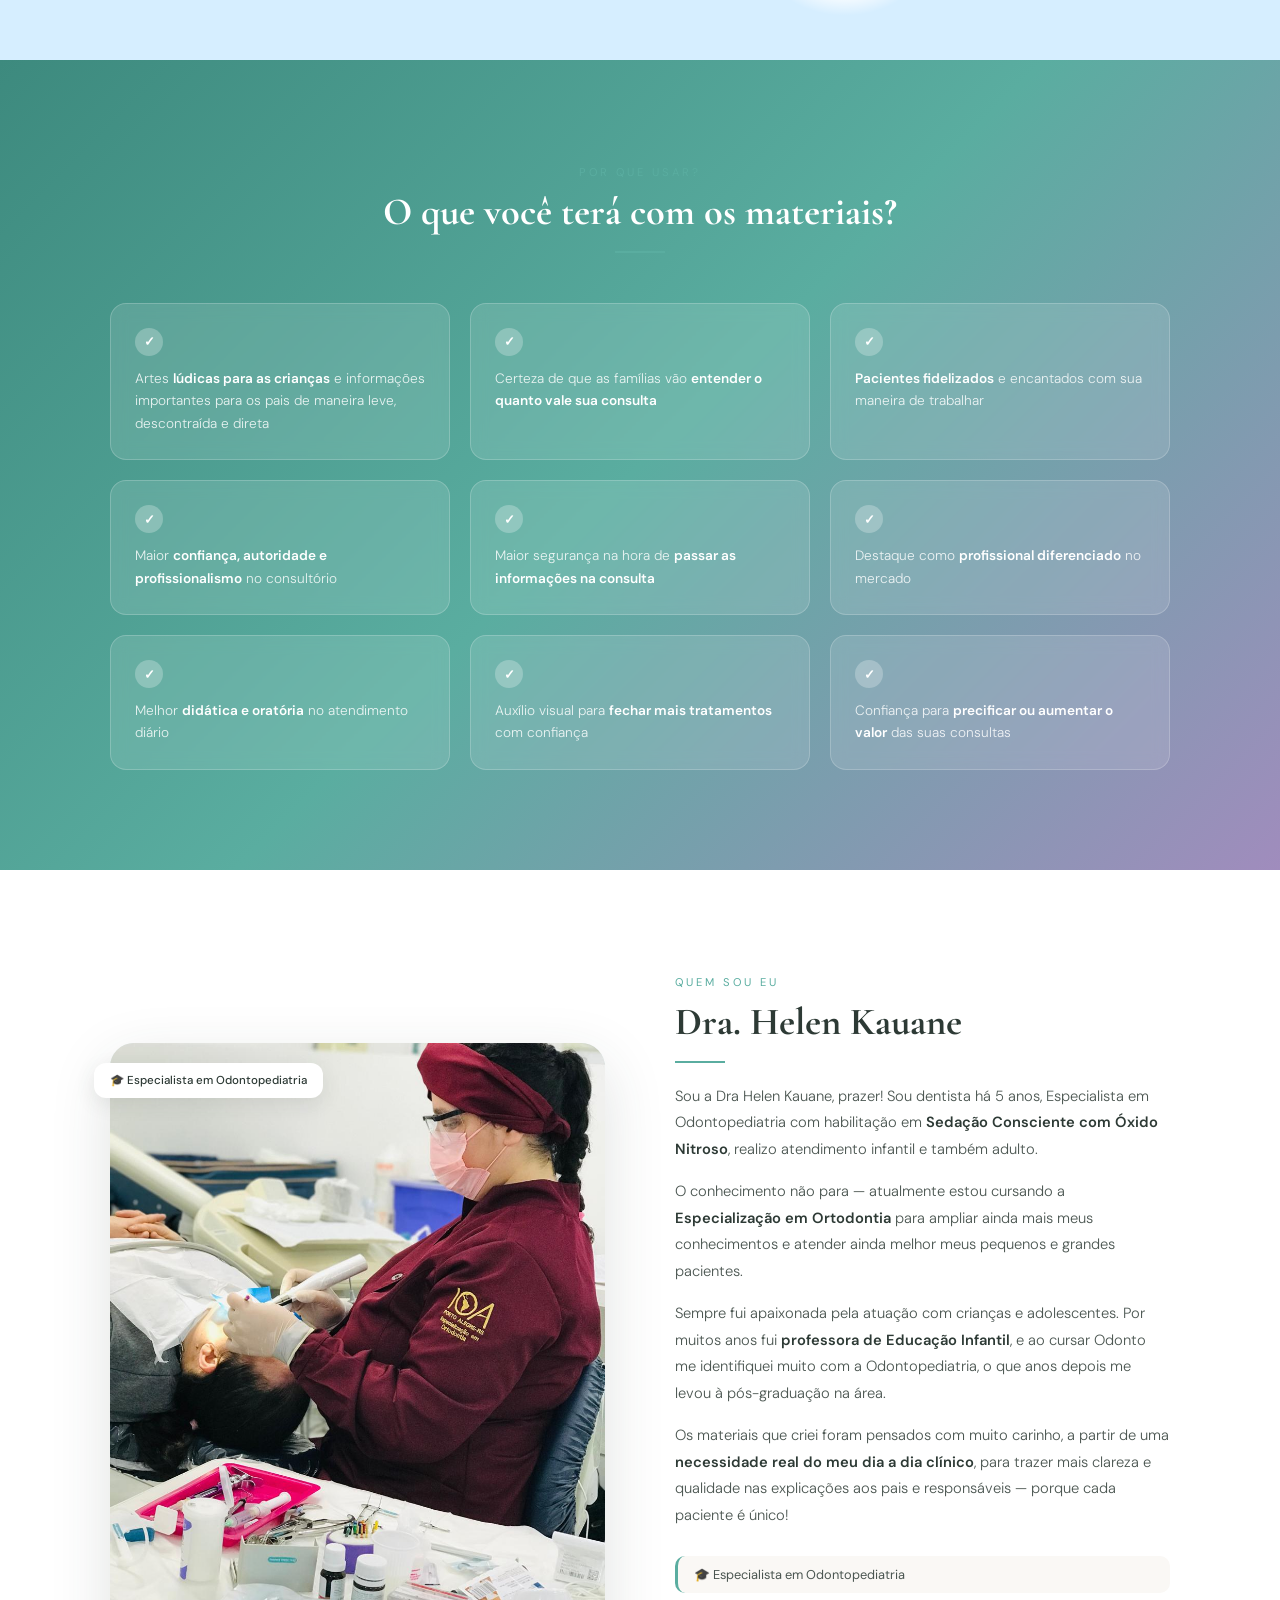
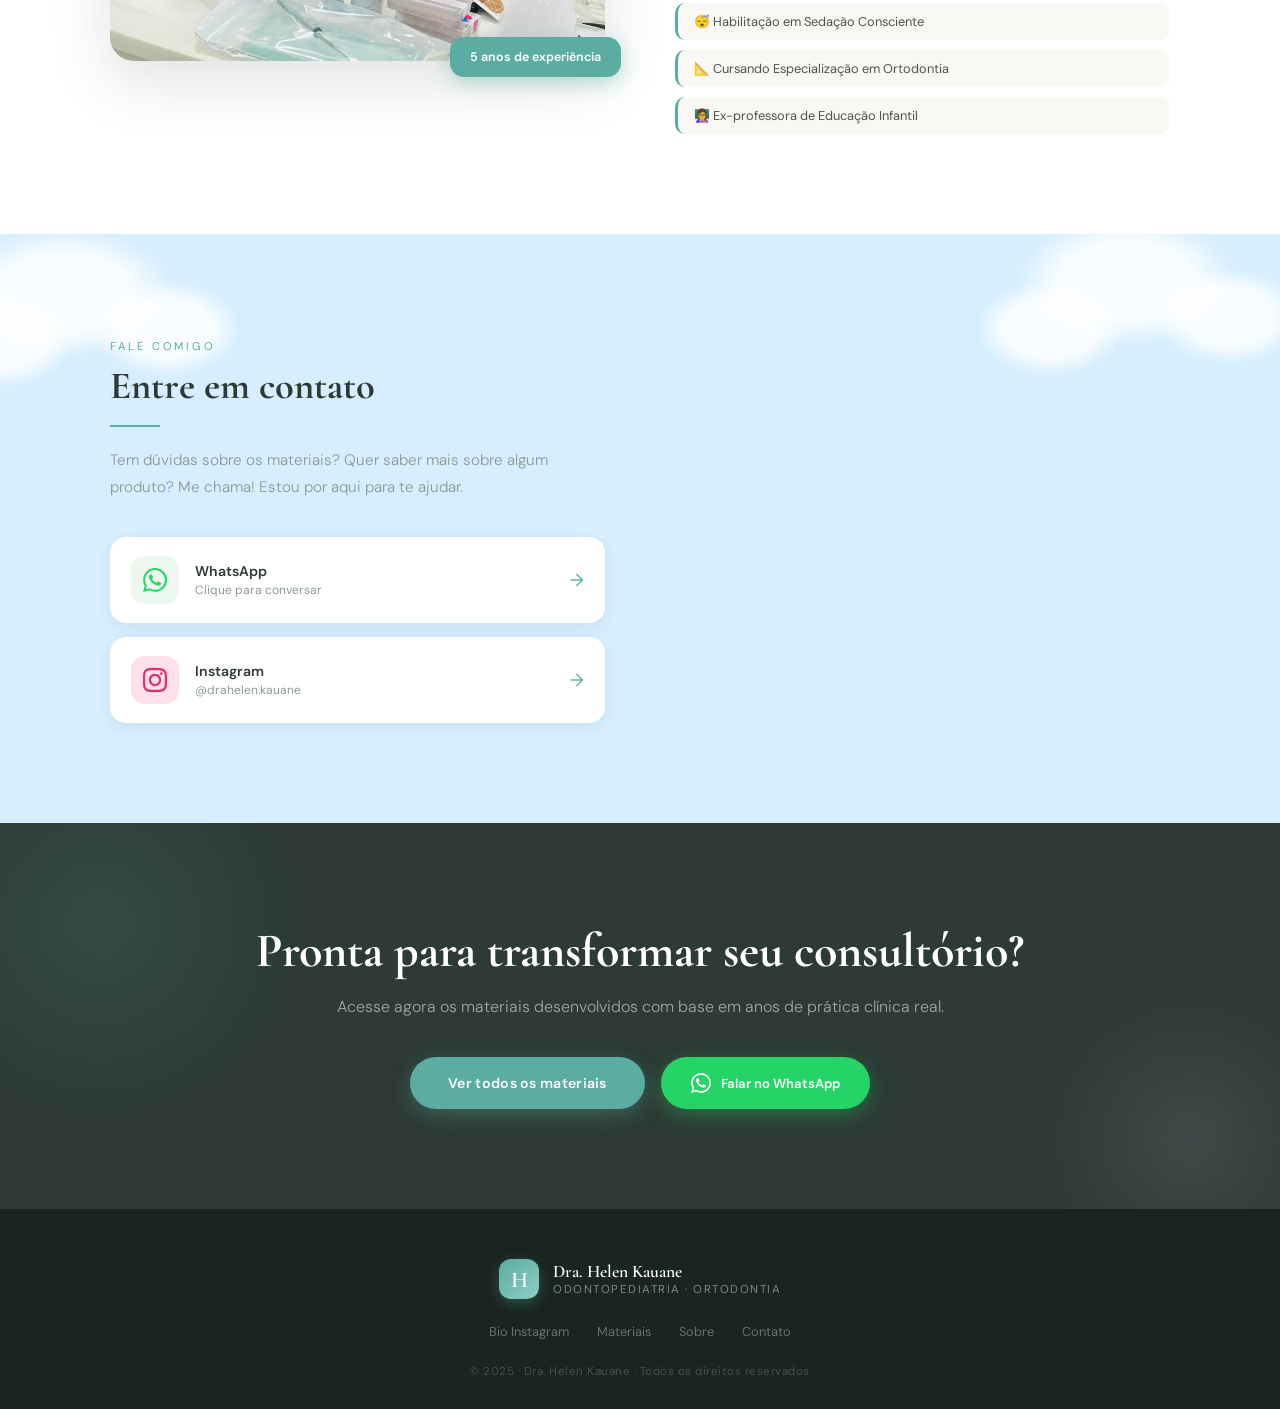
==== commit 76e9a8a4: "ajuste logo do insta" ====
--- a/Drhellem/index.html
+++ b/Drhellem/index.html
@@ -23,7 +23,7 @@
       <a href="#materiais">Materiais</a>
       <a href="#beneficios">Benefícios</a>
       <a href="#contato">Contato</a>
-      <a href="https://instagram.com/drahelen.kauane" target="_blank" class="nav-instagram">
+      <a href="https://instagram.com/drahelenkauane" target="_blank" class="nav-instagram">
         <svg width="15" height="15" viewBox="0 0 24 24" fill="currentColor"><path d="M12 2.163c3.204 0 3.584.012 4.85.07 3.252.148 4.771 1.691 4.919 4.919.058 1.265.069 1.645.069 4.849 0 3.205-.012 3.584-.069 4.849-.149 3.225-1.664 4.771-4.919 4.919-1.266.058-1.644.07-4.85.07-3.204 0-3.584-.012-4.849-.07-3.26-.149-4.771-1.699-4.919-4.92-.058-1.265-.07-1.644-.07-4.849 0-3.204.013-3.583.07-4.849.149-3.227 1.664-4.771 4.919-4.919 1.266-.057 1.645-.069 4.849-.069zm0-2.163c-3.259 0-3.667.014-4.947.072-4.358.2-6.78 2.618-6.98 6.98-.059 1.281-.073 1.689-.073 4.948 0 3.259.014 3.668.072 4.948.2 4.358 2.618 6.78 6.98 6.98 1.281.058 1.689.072 4.948.072 3.259 0 3.668-.014 4.948-.072 4.354-.2 6.782-2.618 6.979-6.98.059-1.28.073-1.689.073-4.948 0-3.259-.014-3.667-.072-4.947-.196-4.354-2.617-6.78-6.979-6.98-1.281-.059-1.69-.073-4.949-.073zm0 5.838c-3.403 0-6.162 2.759-6.162 6.162s2.759 6.163 6.162 6.163 6.162-2.759 6.162-6.163c0-3.403-2.759-6.162-6.162-6.162zm0 10.162c-2.209 0-4-1.79-4-4 0-2.209 1.791-4 4-4s4 1.791 4 4c0 2.21-1.791 4-4 4zm6.406-11.845c-.796 0-1.441.645-1.441 1.44s.645 1.44 1.441 1.44c.795 0 1.439-.645 1.439-1.44s-.644-1.44-1.439-1.44z"/></svg>
         Instagram
       </a>
@@ -352,7 +352,7 @@
             </a>
 
             <!-- Instagram -->
-            <a href="https://instagram.com/drahelen.kauane" target="_blank" class="contato-card">
+            <a href="https://instagram.com/drahelenkauane" target="_blank" class="contato-card">
               <div class="contato-card-icon bg-rose">
                 <svg width="24" height="24" viewBox="0 0 24 24" fill="currentColor" style="color:#e1306c"><path d="M12 2.163c3.204 0 3.584.012 4.85.07 3.252.148 4.771 1.691 4.919 4.919.058 1.265.069 1.645.069 4.849 0 3.205-.012 3.584-.069 4.849-.149 3.225-1.664 4.771-4.919 4.919-1.266.058-1.644.07-4.85.07-3.204 0-3.584-.012-4.849-.07-3.26-.149-4.771-1.699-4.919-4.92-.058-1.265-.07-1.644-.07-4.849 0-3.204.013-3.583.07-4.849.149-3.227 1.664-4.771 4.919-4.919 1.266-.057 1.645-.069 4.849-.069zm0-2.163c-3.259 0-3.667.014-4.947.072-4.358.2-6.78 2.618-6.98 6.98-.059 1.281-.073 1.689-.073 4.948 0 3.259.014 3.668.072 4.948.2 4.358 2.618 6.78 6.98 6.98 1.281.058 1.689.072 4.948.072 3.259 0 3.668-.014 4.948-.072 4.354-.2 6.782-2.618 6.979-6.98.059-1.28.073-1.689.073-4.948 0-3.259-.014-3.667-.072-4.947-.196-4.354-2.617-6.78-6.979-6.98-1.281-.059-1.69-.073-4.949-.073zm0 5.838c-3.403 0-6.162 2.759-6.162 6.162s2.759 6.163 6.162 6.163 6.162-2.759 6.162-6.163c0-3.403-2.759-6.162-6.162-6.162zm0 10.162c-2.209 0-4-1.79-4-4 0-2.209 1.791-4 4-4s4 1.791 4 4c0 2.21-1.791 4-4 4zm6.406-11.845c-.796 0-1.441.645-1.441 1.44s.645 1.44 1.441 1.44c.795 0 1.439-.645 1.439-1.44s-.644-1.44-1.439-1.44z"/></svg>
               </div>
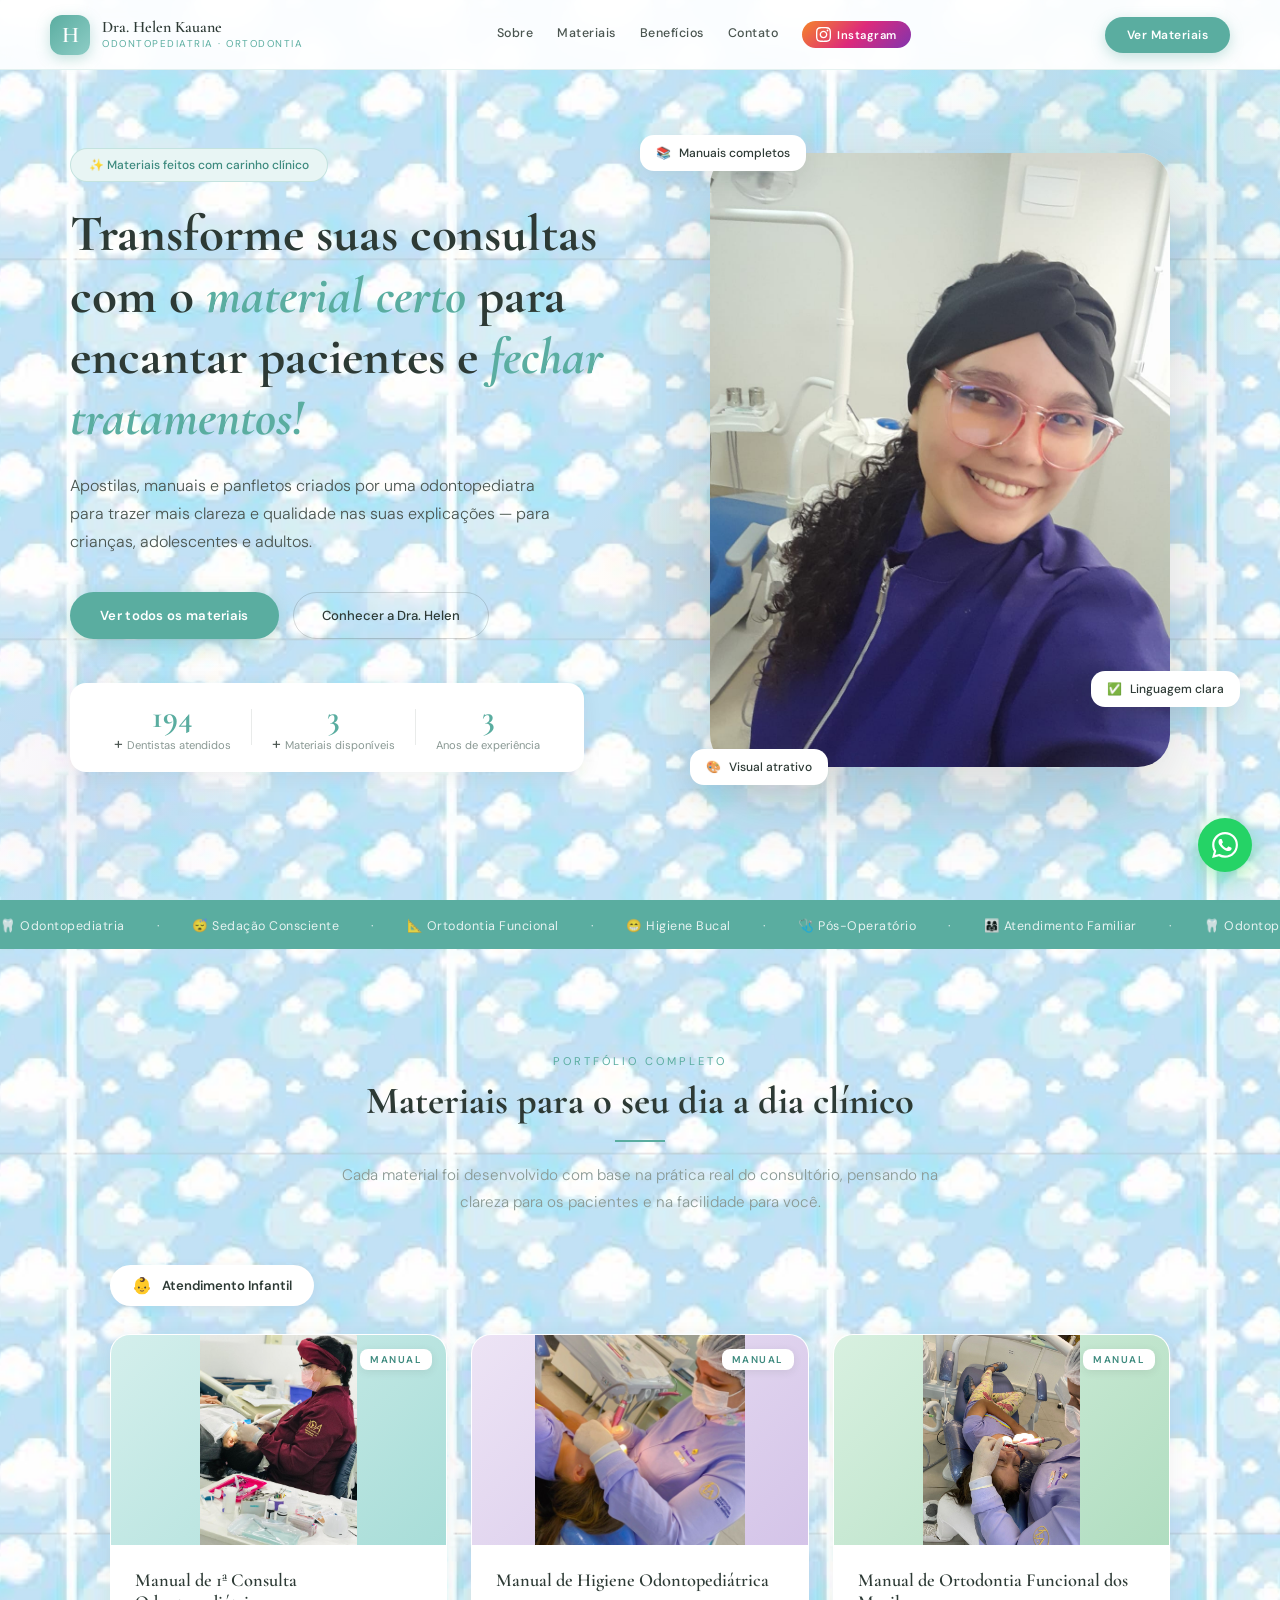
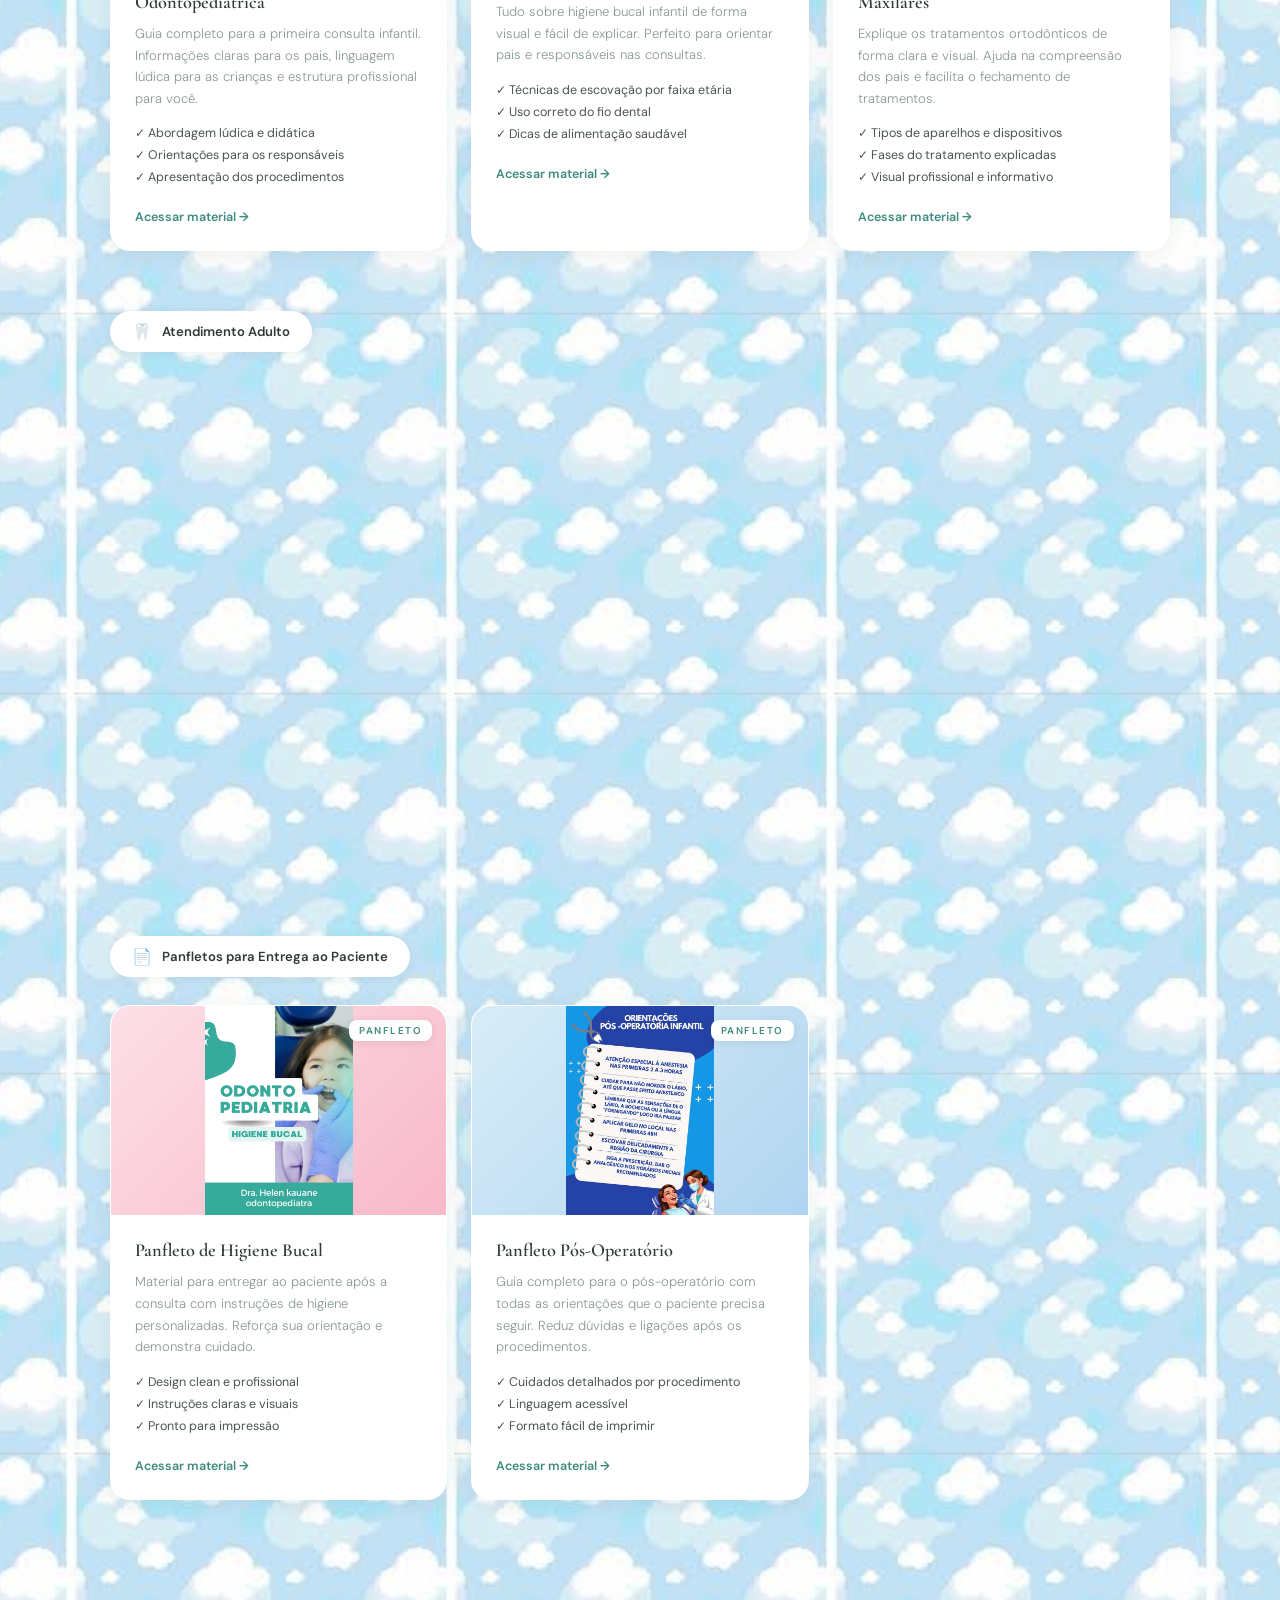
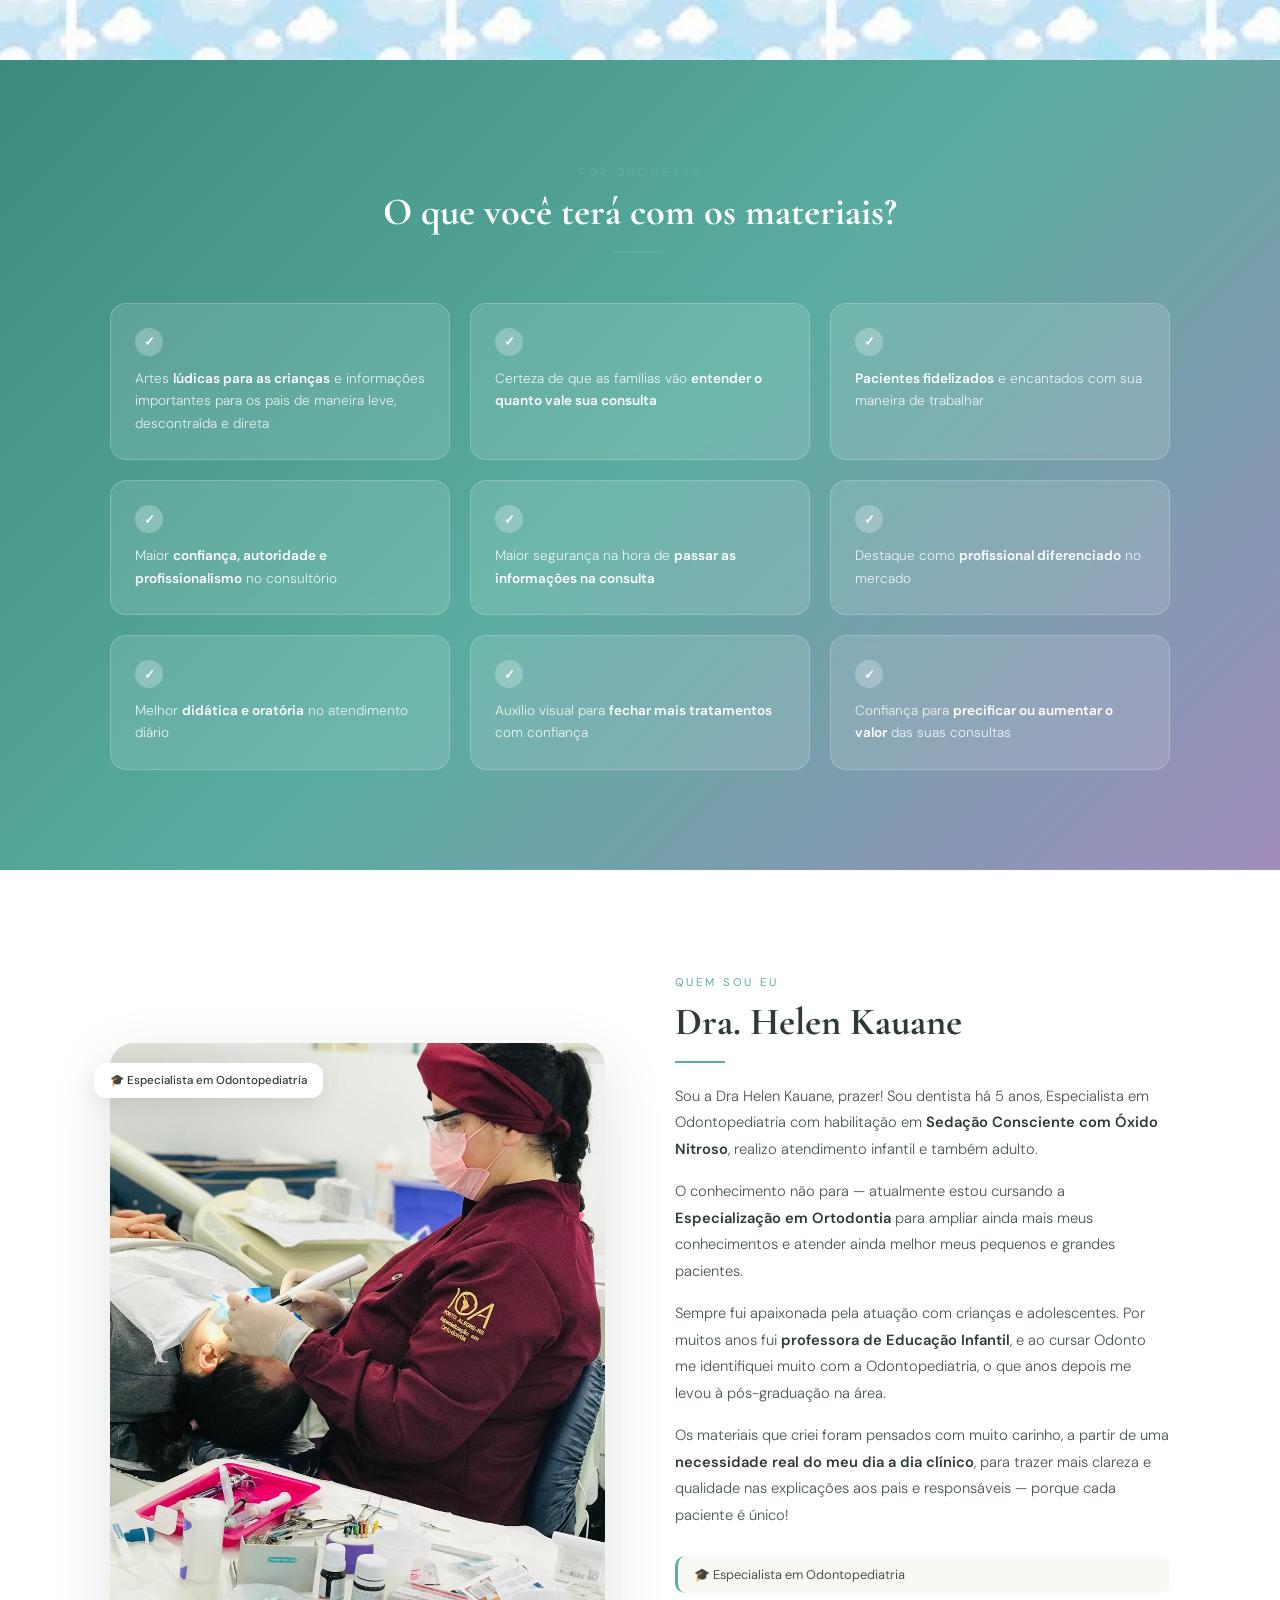
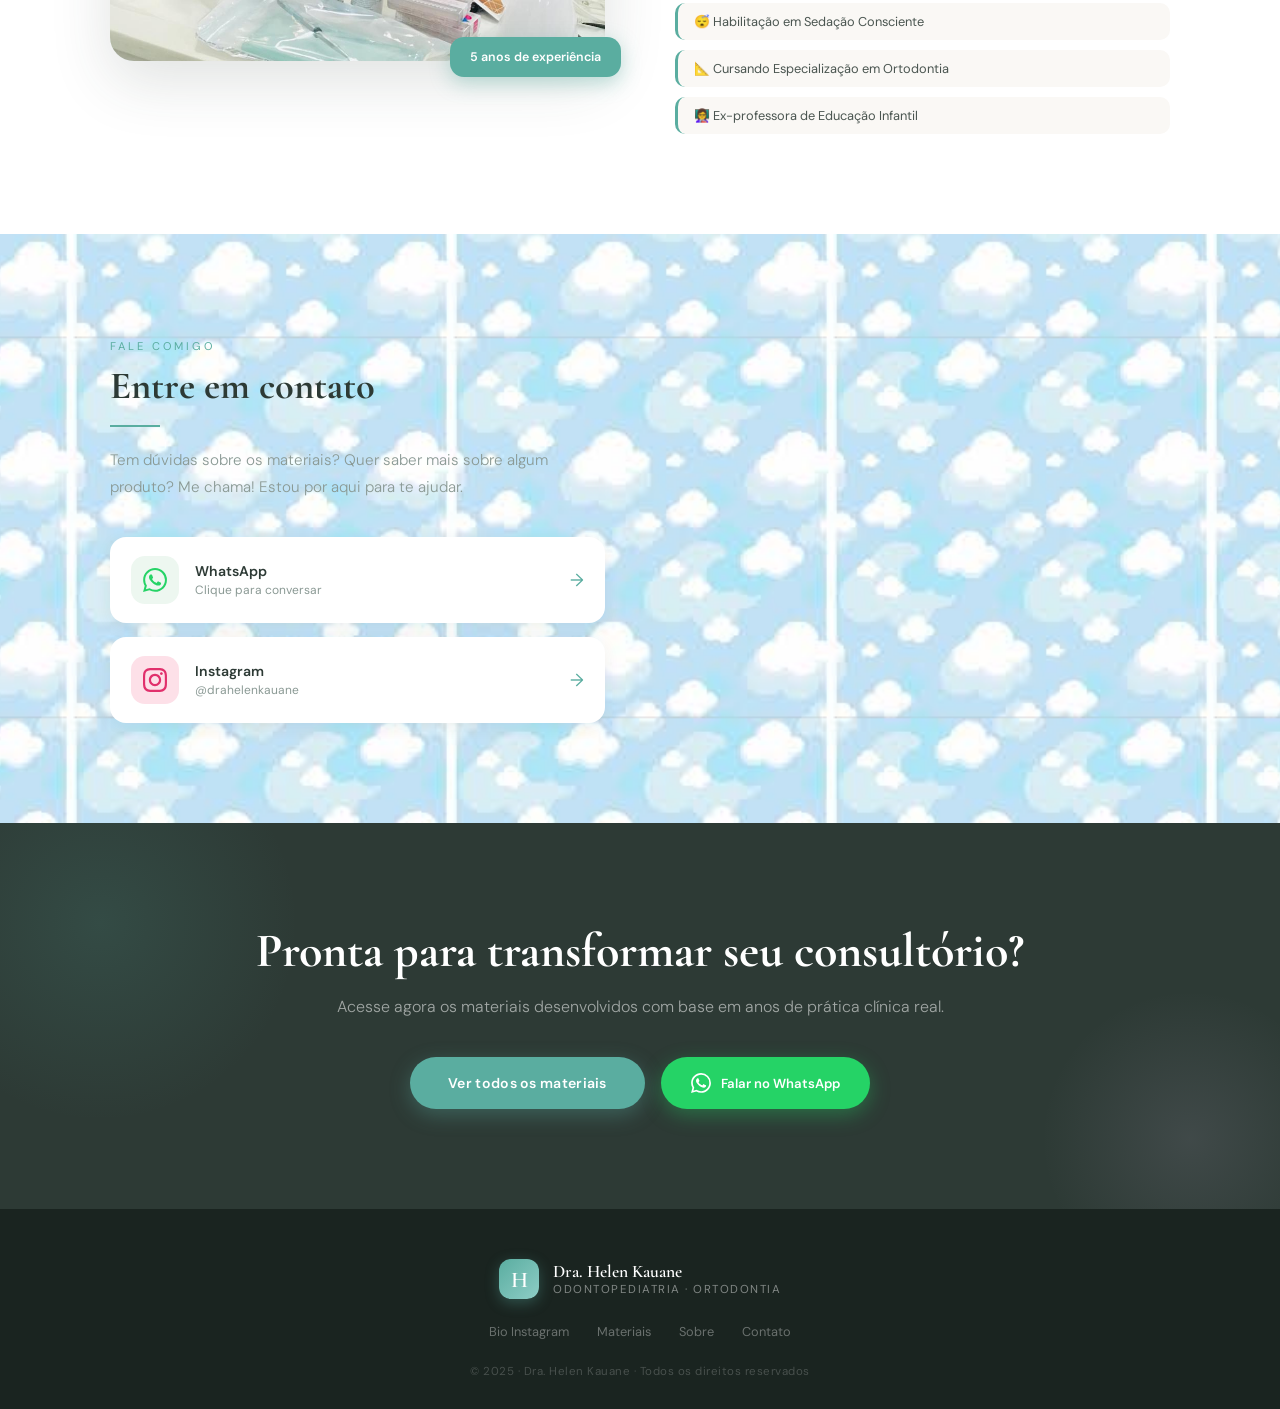
==== commit cc599a1a: "teste de whatsap" ====
--- a/Drhellem/index.html
+++ b/Drhellem/index.html
@@ -11,7 +11,7 @@
 
   <!-- ========== HEADER ========== -->
   <header id="site-header">
-    <a href="index.html" class="logo">
+    <a href="Bio.html" class="logo">
       <div class="logo-mark">H</div>
       <div class="logo-text">
         <span class="logo-name">Dra. Helen Kauane</span>
@@ -69,15 +69,9 @@
           <img src="imagens/fotoperfil.png" alt="Dra. Helen Kauane" class="hero-img">
           <div class="hero-img-ring"></div>
         </div>
-        <div class="hero-card-float card-f1">
-          <span>📚</span> Manuais completos
-        </div>
-        <div class="hero-card-float card-f2">
-          <span>✅</span> Linguagem clara
-        </div>
-        <div class="hero-card-float card-f3">
-          <span>🎨</span> Visual atrativo
-        </div>
+        <div class="hero-card-float card-f1"><span>📚</span> Manuais completos</div>
+        <div class="hero-card-float card-f2"><span>✅</span> Linguagem clara</div>
+        <div class="hero-card-float card-f3"><span>🎨</span> Visual atrativo</div>
       </div>
     </div>
   </section>
@@ -85,24 +79,15 @@
   <!-- ========== STRIP ========== -->
   <div class="strip">
     <div class="strip-inner">
-      <span>🦷 Odontopediatria</span>
-      <span>·</span>
-      <span>😴 Sedação Consciente</span>
-      <span>·</span>
-      <span>📐 Ortodontia Funcional</span>
-      <span>·</span>
-      <span>😁 Higiene Bucal</span>
-      <span>·</span>
-      <span>🩺 Pós-Operatório</span>
-      <span>·</span>
-      <span>👨‍👩‍👧 Atendimento Familiar</span>
-      <span>·</span>
-      <span>🦷 Odontopediatria</span>
-      <span>·</span>
-      <span>😴 Sedação Consciente</span>
-      <span>·</span>
-      <span>📐 Ortodontia Funcional</span>
-      <span>·</span>
+      <span>🦷 Odontopediatria</span><span>·</span>
+      <span>😴 Sedação Consciente</span><span>·</span>
+      <span>📐 Ortodontia Funcional</span><span>·</span>
+      <span>😁 Higiene Bucal</span><span>·</span>
+      <span>🩺 Pós-Operatório</span><span>·</span>
+      <span>👨‍👩‍👧 Atendimento Familiar</span><span>·</span>
+      <span>🦷 Odontopediatria</span><span>·</span>
+      <span>😴 Sedação Consciente</span><span>·</span>
+      <span>📐 Ortodontia Funcional</span><span>·</span>
     </div>
   </div>
 
@@ -118,11 +103,9 @@
 
       <!-- Atendimento Infantil -->
       <div class="mat-category">
-        <div class="cat-label">
-          <span class="cat-icon">👶</span>
-          <span>Atendimento Infantil</span>
-        </div>
+        <div class="cat-label"><span class="cat-icon">👶</span><span>Atendimento Infantil</span></div>
         <div class="mat-grid">
+
           <div class="mat-card">
             <div class="mat-thumb bg-teal">
               <img src="imagens/img02.png" alt="Manual 1ª Consulta" class="mat-img">
@@ -136,7 +119,7 @@
                 <li>✓ Orientações para os responsáveis</li>
                 <li>✓ Apresentação dos procedimentos</li>
               </ul>
-              <a href="#" class="btn-acessar">Acessar material →</a>
+              <a href="https://wa.me/5554996626893?text=Ol%C3%A1%21+Gostaria+de+saber+mais+sobre+o+Manual+de+1%C2%AA+Consulta+Odontopedi%C3%A1trica+%F0%9F%A6%B7" target="_blank" class="btn-acessar">Acessar material →</a>
             </div>
           </div>
 
@@ -153,7 +136,7 @@
                 <li>✓ Uso correto do fio dental</li>
                 <li>✓ Dicas de alimentação saudável</li>
               </ul>
-              <a href="#" class="btn-acessar">Acessar material →</a>
+              <a href="https://wa.me/5554996626893?text=Ol%C3%A1%21+Gostaria+de+saber+mais+sobre+o+Manual+de+Higiene+Odontopedi%C3%A1trica+%F0%9F%A7%BC" target="_blank" class="btn-acessar">Acessar material →</a>
             </div>
           </div>
 
@@ -170,19 +153,18 @@
                 <li>✓ Fases do tratamento explicadas</li>
                 <li>✓ Visual profissional e informativo</li>
               </ul>
-              <a href="#" class="btn-acessar">Acessar material →</a>
-            </div>
-          </div>
+              <a href="https://wa.me/5554996626893?text=Ol%C3%A1%21+Gostaria+de+saber+mais+sobre+o+Manual+de+Ortodontia+Funcional+dos+Maxilares+%F0%9F%A6%B7" target="_blank" class="btn-acessar">Acessar material →</a>
+            </div>
+          </div>
+
         </div>
       </div>
 
       <!-- Atendimento Adulto -->
       <div class="mat-category">
-        <div class="cat-label">
-          <span class="cat-icon">🦷</span>
-          <span>Atendimento Adulto</span>
-        </div>
+        <div class="cat-label"><span class="cat-icon">🦷</span><span>Atendimento Adulto</span></div>
         <div class="mat-grid">
+
           <div class="mat-card">
             <div class="mat-thumb bg-peach">
               <img src="imagens/card03.png" alt="Manual de Higiene Adulto" class="mat-img">
@@ -196,19 +178,18 @@
                 <li>✓ Fio dental, enxaguante e outros</li>
                 <li>✓ Prevenção de doenças periodontais</li>
               </ul>
-              <a href="#" class="btn-acessar">Acessar material →</a>
-            </div>
-          </div>
+              <a href="https://wa.me/5554996626893?text=Ol%C3%A1%21+Gostaria+de+saber+mais+sobre+o+Manual+de+Higiene+Adulto+%F0%9F%98%81" target="_blank" class="btn-acessar">Acessar material →</a>
+            </div>
+          </div>
+
         </div>
       </div>
 
       <!-- Panfletos -->
       <div class="mat-category">
-        <div class="cat-label">
-          <span class="cat-icon">📄</span>
-          <span>Panfletos para Entrega ao Paciente</span>
-        </div>
+        <div class="cat-label"><span class="cat-icon">📄</span><span>Panfletos para Entrega ao Paciente</span></div>
         <div class="mat-grid">
+
           <div class="mat-card">
             <div class="mat-thumb bg-rose">
               <img src="imagens/card06.png" alt="Panfleto Higiene Bucal" class="mat-img">
@@ -222,7 +203,7 @@
                 <li>✓ Instruções claras e visuais</li>
                 <li>✓ Pronto para impressão</li>
               </ul>
-              <a href="#" class="btn-acessar">Acessar material →</a>
+              <a href="https://wa.me/5554996626893?text=Ol%C3%A1%21+Gostaria+de+saber+mais+sobre+o+Panfleto+de+Higiene+Bucal+%F0%9F%A6%B7" target="_blank" class="btn-acessar">Acessar material →</a>
             </div>
           </div>
 
@@ -239,9 +220,10 @@
                 <li>✓ Linguagem acessível</li>
                 <li>✓ Formato fácil de imprimir</li>
               </ul>
-              <a href="https://wa.me/5551981014936?text=Ol%C3%A1%2C%20gostaria%20de%20saber%20mais%20informa%C3%A7%C3%B5es%20para%20revolucionar%20meu%20atendimento!" target="_blank" class="btn-acessar">Acessar material →</a>
-            </div>
-          </div>
+              <a href="https://wa.me/5554996626893?text=Ol%C3%A1%21+Gostaria+de+saber+mais+sobre+o+Panfleto+de+P%C3%B3s-Operat%C3%B3rio+%F0%9F%A9%BA" target="_blank" class="btn-acessar">Acessar material →</a>
+            </div>
+          </div>
+
         </div>
       </div>
     </div>
@@ -256,42 +238,15 @@
         <div class="divider center"></div>
       </div>
       <div class="ben-grid">
-        <div class="ben-card">
-          <div class="ben-check">✓</div>
-          <p>Artes <strong>lúdicas para as crianças</strong> e informações importantes para os pais de maneira leve, descontraída e direta</p>
-        </div>
-        <div class="ben-card">
-          <div class="ben-check">✓</div>
-          <p>Certeza de que as famílias vão <strong>entender o quanto vale sua consulta</strong></p>
-        </div>
-        <div class="ben-card">
-          <div class="ben-check">✓</div>
-          <p><strong>Pacientes fidelizados</strong> e encantados com sua maneira de trabalhar</p>
-        </div>
-        <div class="ben-card">
-          <div class="ben-check">✓</div>
-          <p>Maior <strong>confiança, autoridade e profissionalismo</strong> no consultório</p>
-        </div>
-        <div class="ben-card">
-          <div class="ben-check">✓</div>
-          <p>Maior segurança na hora de <strong>passar as informações na consulta</strong></p>
-        </div>
-        <div class="ben-card">
-          <div class="ben-check">✓</div>
-          <p>Destaque como <strong>profissional diferenciado</strong> no mercado</p>
-        </div>
-        <div class="ben-card">
-          <div class="ben-check">✓</div>
-          <p>Melhor <strong>didática e oratória</strong> no atendimento diário</p>
-        </div>
-        <div class="ben-card">
-          <div class="ben-check">✓</div>
-          <p>Auxílio visual para <strong>fechar mais tratamentos</strong> com confiança</p>
-        </div>
-        <div class="ben-card">
-          <div class="ben-check">✓</div>
-          <p>Confiança para <strong>precificar ou aumentar o valor</strong> das suas consultas</p>
-        </div>
+        <div class="ben-card"><div class="ben-check">✓</div><p>Artes <strong>lúdicas para as crianças</strong> e informações importantes para os pais de maneira leve, descontraída e direta</p></div>
+        <div class="ben-card"><div class="ben-check">✓</div><p>Certeza de que as famílias vão <strong>entender o quanto vale sua consulta</strong></p></div>
+        <div class="ben-card"><div class="ben-check">✓</div><p><strong>Pacientes fidelizados</strong> e encantados com sua maneira de trabalhar</p></div>
+        <div class="ben-card"><div class="ben-check">✓</div><p>Maior <strong>confiança, autoridade e profissionalismo</strong> no consultório</p></div>
+        <div class="ben-card"><div class="ben-check">✓</div><p>Maior segurança na hora de <strong>passar as informações na consulta</strong></p></div>
+        <div class="ben-card"><div class="ben-check">✓</div><p>Destaque como <strong>profissional diferenciado</strong> no mercado</p></div>
+        <div class="ben-card"><div class="ben-check">✓</div><p>Melhor <strong>didática e oratória</strong> no atendimento diário</p></div>
+        <div class="ben-card"><div class="ben-check">✓</div><p>Auxílio visual para <strong>fechar mais tratamentos</strong> com confiança</p></div>
+        <div class="ben-card"><div class="ben-check">✓</div><p>Confiança para <strong>precificar ou aumentar o valor</strong> das suas consultas</p></div>
       </div>
     </div>
   </section>
@@ -330,17 +285,15 @@
   <section class="contato" id="contato">
     <div class="container">
       <div class="contato-grid">
-
         <div class="contato-text">
           <span class="tag-label">Fale comigo</span>
           <h2 class="section-title">Entre em contato</h2>
           <div class="divider"></div>
           <p>Tem dúvidas sobre os materiais? Quer saber mais sobre algum produto? Me chama! Estou por aqui para te ajudar.</p>
-
           <div class="contato-cards">
 
             <!-- WhatsApp -->
-            <a href="https://wa.me/55" target="_blank" class="contato-card">
+            <a href="https://wa.me/5554996626893?text=Ol%C3%A1%21+Gostaria+de+saber+mais+sobre+os+materiais+odontol%C3%B3gicos+%F0%9F%A6%B7" target="_blank" class="contato-card">
               <div class="contato-card-icon bg-mint">
                 <svg width="24" height="24" viewBox="0 0 24 24" fill="currentColor" style="color:#25d366"><path d="M17.472 14.382c-.297-.149-1.758-.867-2.03-.967-.273-.099-.471-.148-.67.15-.197.297-.767.966-.94 1.164-.173.199-.347.223-.644.075-.297-.15-1.255-.463-2.39-1.475-.883-.788-1.48-1.761-1.653-2.059-.173-.297-.018-.458.13-.606.134-.133.298-.347.446-.52.149-.174.198-.298.298-.497.099-.198.05-.371-.025-.52-.075-.149-.669-1.612-.916-2.207-.242-.579-.487-.5-.669-.51-.173-.008-.371-.01-.57-.01-.198 0-.52.074-.792.372-.272.297-1.04 1.016-1.04 2.479 0 1.462 1.065 2.875 1.213 3.074.149.198 2.096 3.2 5.077 4.487.709.306 1.262.489 1.694.625.712.227 1.36.195 1.871.118.571-.085 1.758-.719 2.006-1.413.248-.694.248-1.289.173-1.413-.074-.124-.272-.198-.57-.347m-5.421 7.403h-.004a9.87 9.87 0 01-5.031-1.378l-.361-.214-3.741.982.998-3.648-.235-.374a9.86 9.86 0 01-1.51-5.26c.001-5.45 4.436-9.884 9.888-9.884 2.64 0 5.122 1.03 6.988 2.898a9.825 9.825 0 012.893 6.994c-.003 5.45-4.437 9.884-9.885 9.884m8.413-18.297A11.815 11.815 0 0012.05 0C5.495 0 .16 5.335.157 11.892c0 2.096.547 4.142 1.588 5.945L.057 24l6.305-1.654a11.882 11.882 0 005.683 1.448h.005c6.554 0 11.89-5.335 11.893-11.893a11.821 11.821 0 00-3.48-8.413Z"/></svg>
               </div>
@@ -358,17 +311,17 @@
               </div>
               <div class="contato-card-text">
                 <strong>Instagram</strong>
-                <span>@drahelen.kauane</span>
+                <span>@drahelenkauane</span>
               </div>
               <div class="contato-card-arrow">→</div>
             </a>
 
           </div>
         </div>
-
-      </div>
-    </div>
-  </section>
+      </div>
+    </div>
+  </section>
+
   <!-- ========== CTA ========== -->
   <section class="cta-section">
     <div class="cta-shapes">
@@ -380,7 +333,7 @@
       <p>Acesse agora os materiais desenvolvidos com base em anos de prática clínica real.</p>
       <div class="cta-btns">
         <a href="#materiais" class="btn-primary large">Ver todos os materiais</a>
-        <a href="https://wa.me/55" class="btn-whatsapp" target="_blank">
+        <a href="https://wa.me/5554996626893?text=Ol%C3%A1%21+Gostaria+de+saber+mais+sobre+os+materiais+odontol%C3%B3gicos+%F0%9F%A6%B7" class="btn-whatsapp" target="_blank">
           <svg width="20" height="20" viewBox="0 0 24 24" fill="currentColor"><path d="M17.472 14.382c-.297-.149-1.758-.867-2.03-.967-.273-.099-.471-.148-.67.15-.197.297-.767.966-.94 1.164-.173.199-.347.223-.644.075-.297-.15-1.255-.463-2.39-1.475-.883-.788-1.48-1.761-1.653-2.059-.173-.297-.018-.458.13-.606.134-.133.298-.347.446-.52.149-.174.198-.298.298-.497.099-.198.05-.371-.025-.52-.075-.149-.669-1.612-.916-2.207-.242-.579-.487-.5-.669-.51-.173-.008-.371-.01-.57-.01-.198 0-.52.074-.792.372-.272.297-1.04 1.016-1.04 2.479 0 1.462 1.065 2.875 1.213 3.074.149.198 2.096 3.2 5.077 4.487.709.306 1.262.489 1.694.625.712.227 1.36.195 1.871.118.571-.085 1.758-.719 2.006-1.413.248-.694.248-1.289.173-1.413-.074-.124-.272-.198-.57-.347m-5.421 7.403h-.004a9.87 9.87 0 01-5.031-1.378l-.361-.214-3.741.982.998-3.648-.235-.374a9.86 9.86 0 01-1.51-5.26c.001-5.45 4.436-9.884 9.888-9.884 2.64 0 5.122 1.03 6.988 2.898a9.825 9.825 0 012.893 6.994c-.003 5.45-4.437 9.884-9.885 9.884m8.413-18.297A11.815 11.815 0 0012.05 0C5.495 0 .16 5.335.157 11.892c0 2.096.547 4.142 1.588 5.945L.057 24l6.305-1.654a11.882 11.882 0 005.683 1.448h.005c6.554 0 11.89-5.335 11.893-11.893a11.821 11.821 0 00-3.48-8.413Z"/></svg>
           Falar no WhatsApp
         </a>
@@ -399,7 +352,7 @@
         </div>
       </div>
       <div class="footer-links">
-        <a href="index.html">Bio Instagram</a>
+        <a href="Bio.html">Bio Instagram</a>
         <a href="#materiais">Materiais</a>
         <a href="#sobre">Sobre</a>
         <a href="#contato">Contato</a>
@@ -409,11 +362,10 @@
   </footer>
 
   <!-- WhatsApp float -->
-  <a href="https://wa.me/55" class="wa-float" target="_blank">
+  <a href="https://wa.me/5554996626893?text=Ol%C3%A1%21+Gostaria+de+saber+mais+sobre+os+materiais+odontol%C3%B3gicos+%F0%9F%A6%B7" class="wa-float" target="_blank">
     <svg width="26" height="26" viewBox="0 0 24 24" fill="white"><path d="M17.472 14.382c-.297-.149-1.758-.867-2.03-.967-.273-.099-.471-.148-.67.15-.197.297-.767.966-.94 1.164-.173.199-.347.223-.644.075-.297-.15-1.255-.463-2.39-1.475-.883-.788-1.48-1.761-1.653-2.059-.173-.297-.018-.458.13-.606.134-.133.298-.347.446-.52.149-.174.198-.298.298-.497.099-.198.05-.371-.025-.52-.075-.149-.669-1.612-.916-2.207-.242-.579-.487-.5-.669-.51-.173-.008-.371-.01-.57-.01-.198 0-.52.074-.792.372-.272.297-1.04 1.016-1.04 2.479 0 1.462 1.065 2.875 1.213 3.074.149.198 2.096 3.2 5.077 4.487.709.306 1.262.489 1.694.625.712.227 1.36.195 1.871.118.571-.085 1.758-.719 2.006-1.413.248-.694.248-1.289.173-1.413-.074-.124-.272-.198-.57-.347m-5.421 7.403h-.004a9.87 9.87 0 01-5.031-1.378l-.361-.214-3.741.982.998-3.648-.235-.374a9.86 9.86 0 01-1.51-5.26c.001-5.45 4.436-9.884 9.888-9.884 2.64 0 5.122 1.03 6.988 2.898a9.825 9.825 0 012.893 6.994c-.003 5.45-4.437 9.884-9.885 9.884m8.413-18.297A11.815 11.815 0 0012.05 0C5.495 0 .16 5.335.157 11.892c0 2.096.547 4.142 1.588 5.945L.057 24l6.305-1.654a11.882 11.882 0 005.683 1.448h.005c6.554 0 11.89-5.335 11.893-11.893a11.821 11.821 0 00-3.48-8.413Z"/></svg>
   </a>
 
-  <!-- ✅ Caminho correto — landing.js está na raiz da pasta -->
-  <script src="landing.js" type="text/javascript" ></script>
+  <script src="landing.js" type="text/javascript"></script>
 </body>
 </html>
--- a/Drhellem/css/landing.css
+++ b/Drhellem/css/landing.css
@@ -118,31 +118,13 @@
 .hero {
   min-height: 100vh;
   padding: 100px 50px 80px;
-  background: var(--baby-blue);
+  background: url('../imagens/nuvens.png') repeat center center;
+  background-size: 380px;
   position: relative;
   overflow: hidden;
   display: flex; align-items: center;
 }
 
-/* Nuvens no hero */
-.hero::before {
-  content: '';
-  position: absolute;
-  inset: 0;
-  pointer-events: none;
-  background:
-    radial-gradient(ellipse 120px 70px at 5% 12%, rgba(255,255,255,0.9) 60%, transparent 100%),
-    radial-gradient(ellipse 80px 50px at 1% 20%, rgba(255,255,255,0.9) 60%, transparent 100%),
-    radial-gradient(ellipse 80px 50px at 12% 18%, rgba(255,255,255,0.9) 60%, transparent 100%),
-    radial-gradient(ellipse 130px 75px at 90% 8%, rgba(255,255,255,0.9) 60%, transparent 100%),
-    radial-gradient(ellipse 85px 52px at 84% 16%, rgba(255,255,255,0.9) 60%, transparent 100%),
-    radial-gradient(ellipse 85px 52px at 97% 15%, rgba(255,255,255,0.9) 60%, transparent 100%),
-    radial-gradient(ellipse 100px 60px at 48% 4%, rgba(255,255,255,0.85) 60%, transparent 100%),
-    radial-gradient(ellipse 70px 45px at 42% 10%, rgba(255,255,255,0.85) 60%, transparent 100%),
-    radial-gradient(ellipse 70px 45px at 56% 9%, rgba(255,255,255,0.85) 60%, transparent 100%);
-  z-index: 0;
-}
-
 .hero-shapes { position: absolute; inset: 0; pointer-events: none; overflow: hidden; }
 
 .shape {
@@ -151,31 +133,18 @@
 }
 .shape-1 {
   width: 500px; height: 500px;
-  background: radial-gradient(circle, rgba(90,173,160,0.10) 0%, transparent 70%);
+  background: radial-gradient(circle, rgba(90,173,160,0.12) 0%, transparent 70%);
   top: -100px; right: -100px; animation-delay: 0s;
 }
 .shape-2 {
   width: 350px; height: 350px;
-  background: radial-gradient(circle, rgba(201,184,216,0.12) 0%, transparent 70%);
+  background: radial-gradient(circle, rgba(201,184,216,0.15) 0%, transparent 70%);
   bottom: -50px; left: -80px; animation-delay: -3s;
 }
 .shape-3 {
   width: 250px; height: 250px;
-  background: radial-gradient(circle, rgba(245,168,130,0.10) 0%, transparent 70%);
+  background: radial-gradient(circle, rgba(245,168,130,0.12) 0%, transparent 70%);
   top: 50%; left: 45%; animation-delay: -6s;
-}
-
-/* Estrelinhas no hero */
-.hero-shapes::after {
-  content: '⭐ ✨ ⭐ ✨ ⭐ ✨ ⭐';
-  position: absolute;
-  top: 30px; left: 50%;
-  transform: translateX(-50%);
-  font-size: 0.9rem;
-  letter-spacing: 38px;
-  opacity: 0.45;
-  pointer-events: none;
-  white-space: nowrap;
 }
 
 @keyframes float {
@@ -192,7 +161,7 @@
 
 .hero-badge {
   display: inline-block;
-  background: rgba(255,255,255,0.85); color: var(--teal-deep);
+  background: var(--teal-pale); color: var(--teal-deep);
   font-size: 0.75rem; font-weight: 500;
   padding: 8px 18px; border-radius: 20px;
   margin-bottom: 22px;
@@ -226,20 +195,19 @@
 .btn-primary.large { padding: 16px 38px; font-size: 0.88rem; }
 
 .btn-ghost {
-  background: rgba(255,255,255,0.7); color: var(--dark);
+  background: transparent; color: var(--dark);
   padding: 14px 28px; border-radius: 30px;
   font-size: 0.82rem; font-weight: 500;
   text-decoration: none; border: 1.5px solid rgba(45,58,53,0.18);
   transition: all 0.3s;
 }
-.btn-ghost:hover { border-color: var(--teal); color: var(--teal); background: white; }
+.btn-ghost:hover { border-color: var(--teal); color: var(--teal); background: var(--teal-pale); }
 
 .hero-stats {
   display: flex; align-items: center;
-  background: rgba(255,255,255,0.85); border-radius: 16px; padding: 18px 24px;
+  background: white; border-radius: 16px; padding: 18px 24px;
   box-shadow: 0 4px 20px rgba(45,58,53,0.07);
   width: fit-content;
-  backdrop-filter: blur(8px);
 }
 .hstat { text-align: center; padding: 0 20px; }
 .hstat strong { display: block; font-family: 'Cormorant Garamond', serif; font-size: 2rem; color: var(--teal); line-height: 1; }
@@ -323,48 +291,9 @@
    ========================================= */
 .materiais {
   padding: 100px 0;
-  background: var(--baby-blue);
-  position: relative;
-  overflow: hidden;
-}
-
-/* Nuvens na seção de materiais */
-.materiais::before {
-  content: '';
-  position: absolute;
-  inset: 0;
-  pointer-events: none;
-  background:
-    radial-gradient(ellipse 120px 70px at 8% 8%, rgba(255,255,255,0.88) 60%, transparent 100%),
-    radial-gradient(ellipse 80px 50px at 3% 16%, rgba(255,255,255,0.88) 60%, transparent 100%),
-    radial-gradient(ellipse 80px 50px at 15% 14%, rgba(255,255,255,0.88) 60%, transparent 100%),
-    radial-gradient(ellipse 130px 75px at 88% 6%, rgba(255,255,255,0.88) 60%, transparent 100%),
-    radial-gradient(ellipse 85px 52px at 82% 14%, rgba(255,255,255,0.88) 60%, transparent 100%),
-    radial-gradient(ellipse 85px 52px at 96% 13%, rgba(255,255,255,0.88) 60%, transparent 100%),
-    radial-gradient(ellipse 110px 65px at 28% 88%, rgba(255,255,255,0.80) 60%, transparent 100%),
-    radial-gradient(ellipse 75px 48px at 22% 95%, rgba(255,255,255,0.80) 60%, transparent 100%),
-    radial-gradient(ellipse 75px 48px at 36% 93%, rgba(255,255,255,0.80) 60%, transparent 100%),
-    radial-gradient(ellipse 110px 65px at 72% 90%, rgba(255,255,255,0.80) 60%, transparent 100%),
-    radial-gradient(ellipse 75px 48px at 66% 96%, rgba(255,255,255,0.80) 60%, transparent 100%),
-    radial-gradient(ellipse 75px 48px at 80% 94%, rgba(255,255,255,0.80) 60%, transparent 100%);
-  z-index: 0;
-}
-
-/* Estrelinhas na seção de materiais */
-.materiais::after {
-  content: '✨ ⭐ ✨ ⭐ ✨ ⭐ ✨';
-  position: absolute;
-  top: 24px; left: 50%;
-  transform: translateX(-50%);
-  font-size: 0.85rem;
-  letter-spacing: 36px;
-  opacity: 0.4;
-  pointer-events: none;
-  white-space: nowrap;
-  z-index: 0;
-}
-
-.materiais .container { position: relative; z-index: 1; }
+  background: url('../imagens/nuvens.png') repeat center center;
+  background-size: 380px;
+}
 
 .mat-category { margin-bottom: 60px; }
 
@@ -529,27 +458,9 @@
    ========================================= */
 .contato {
   padding: 100px 0;
-  background: var(--baby-blue);
-  position: relative;
-  overflow: hidden;
-}
-
-.contato::before {
-  content: '';
-  position: absolute;
-  inset: 0;
-  pointer-events: none;
-  background:
-    radial-gradient(ellipse 110px 65px at 5% 10%, rgba(255,255,255,0.85) 60%, transparent 100%),
-    radial-gradient(ellipse 75px 48px at 0% 18%, rgba(255,255,255,0.85) 60%, transparent 100%),
-    radial-gradient(ellipse 75px 48px at 13% 16%, rgba(255,255,255,0.85) 60%, transparent 100%),
-    radial-gradient(ellipse 110px 65px at 88% 8%, rgba(255,255,255,0.85) 60%, transparent 100%),
-    radial-gradient(ellipse 75px 48px at 82% 16%, rgba(255,255,255,0.85) 60%, transparent 100%),
-    radial-gradient(ellipse 75px 48px at 96% 14%, rgba(255,255,255,0.85) 60%, transparent 100%);
-  z-index: 0;
-}
-
-.contato .container { position: relative; z-index: 1; }
+  background: url('../imagens/nuvens.png') repeat center center;
+  background-size: 380px;
+}
 
 .contato-grid {
   display: grid;
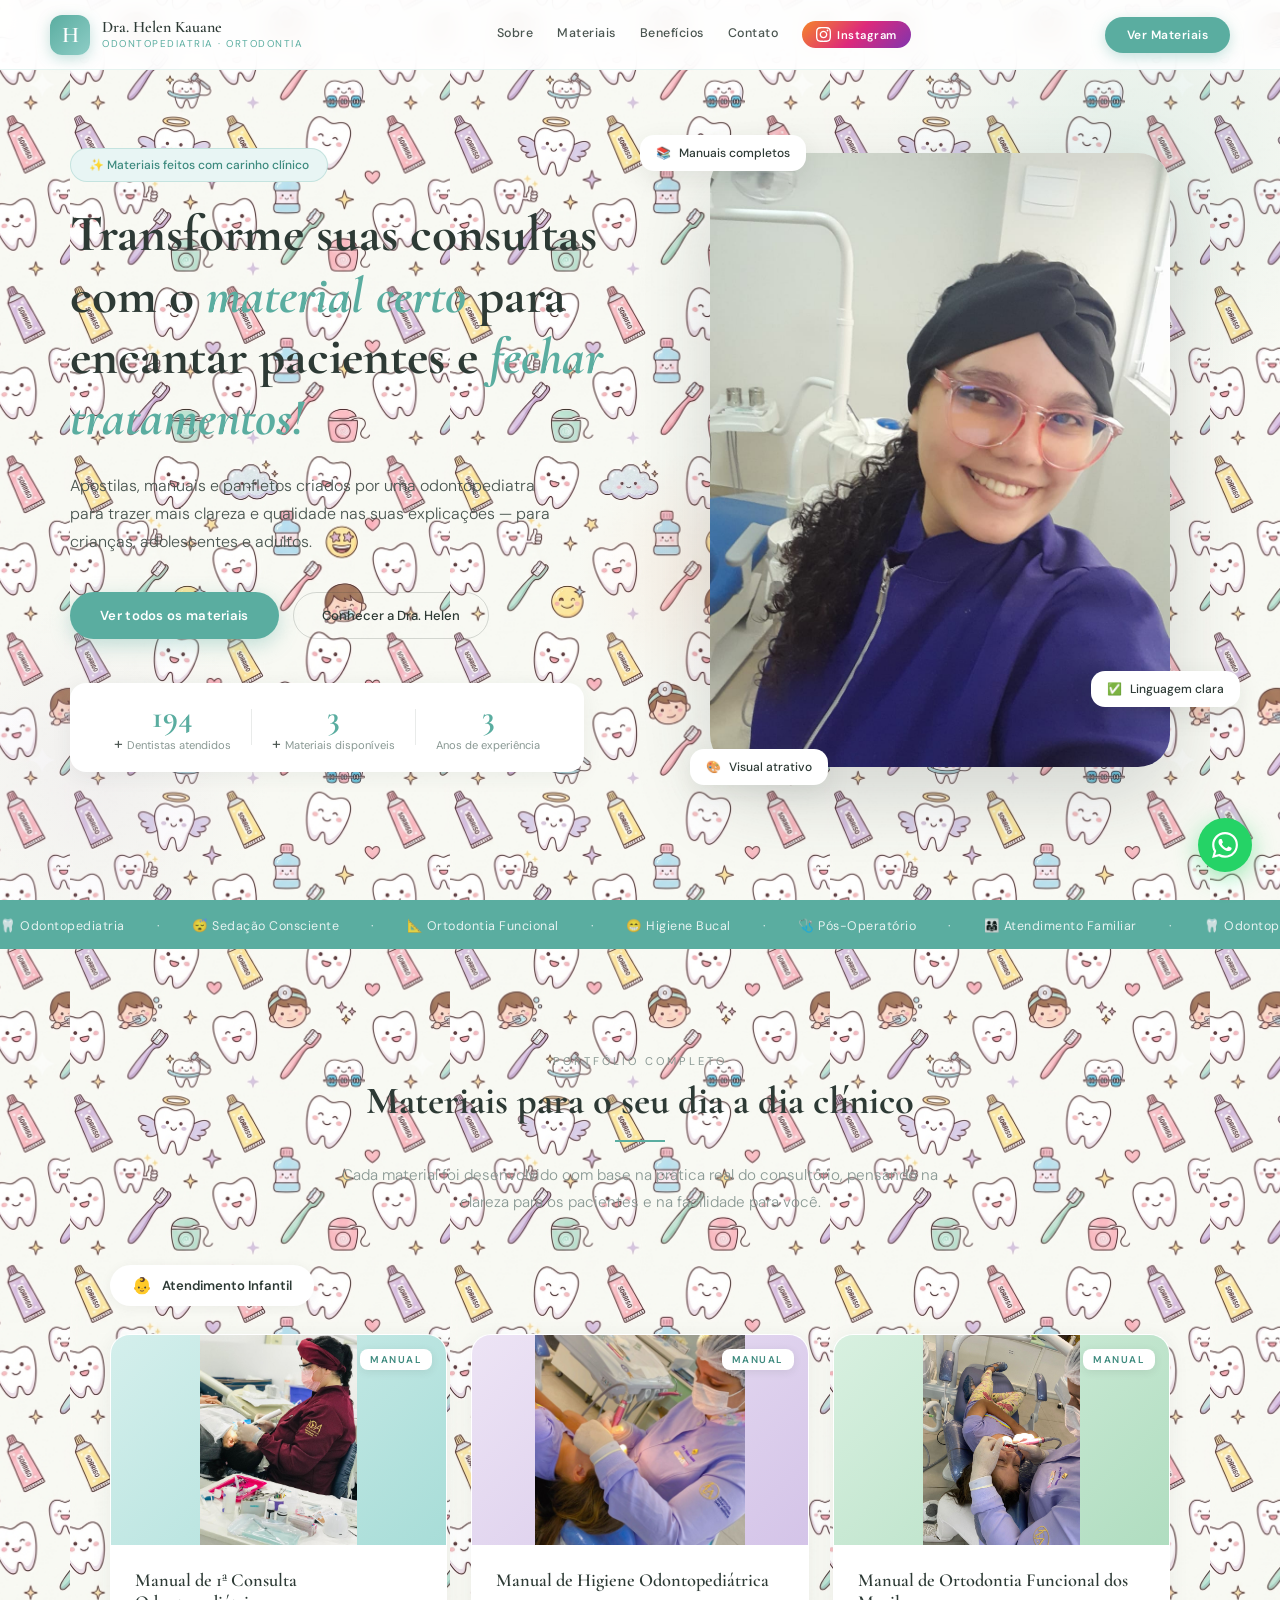
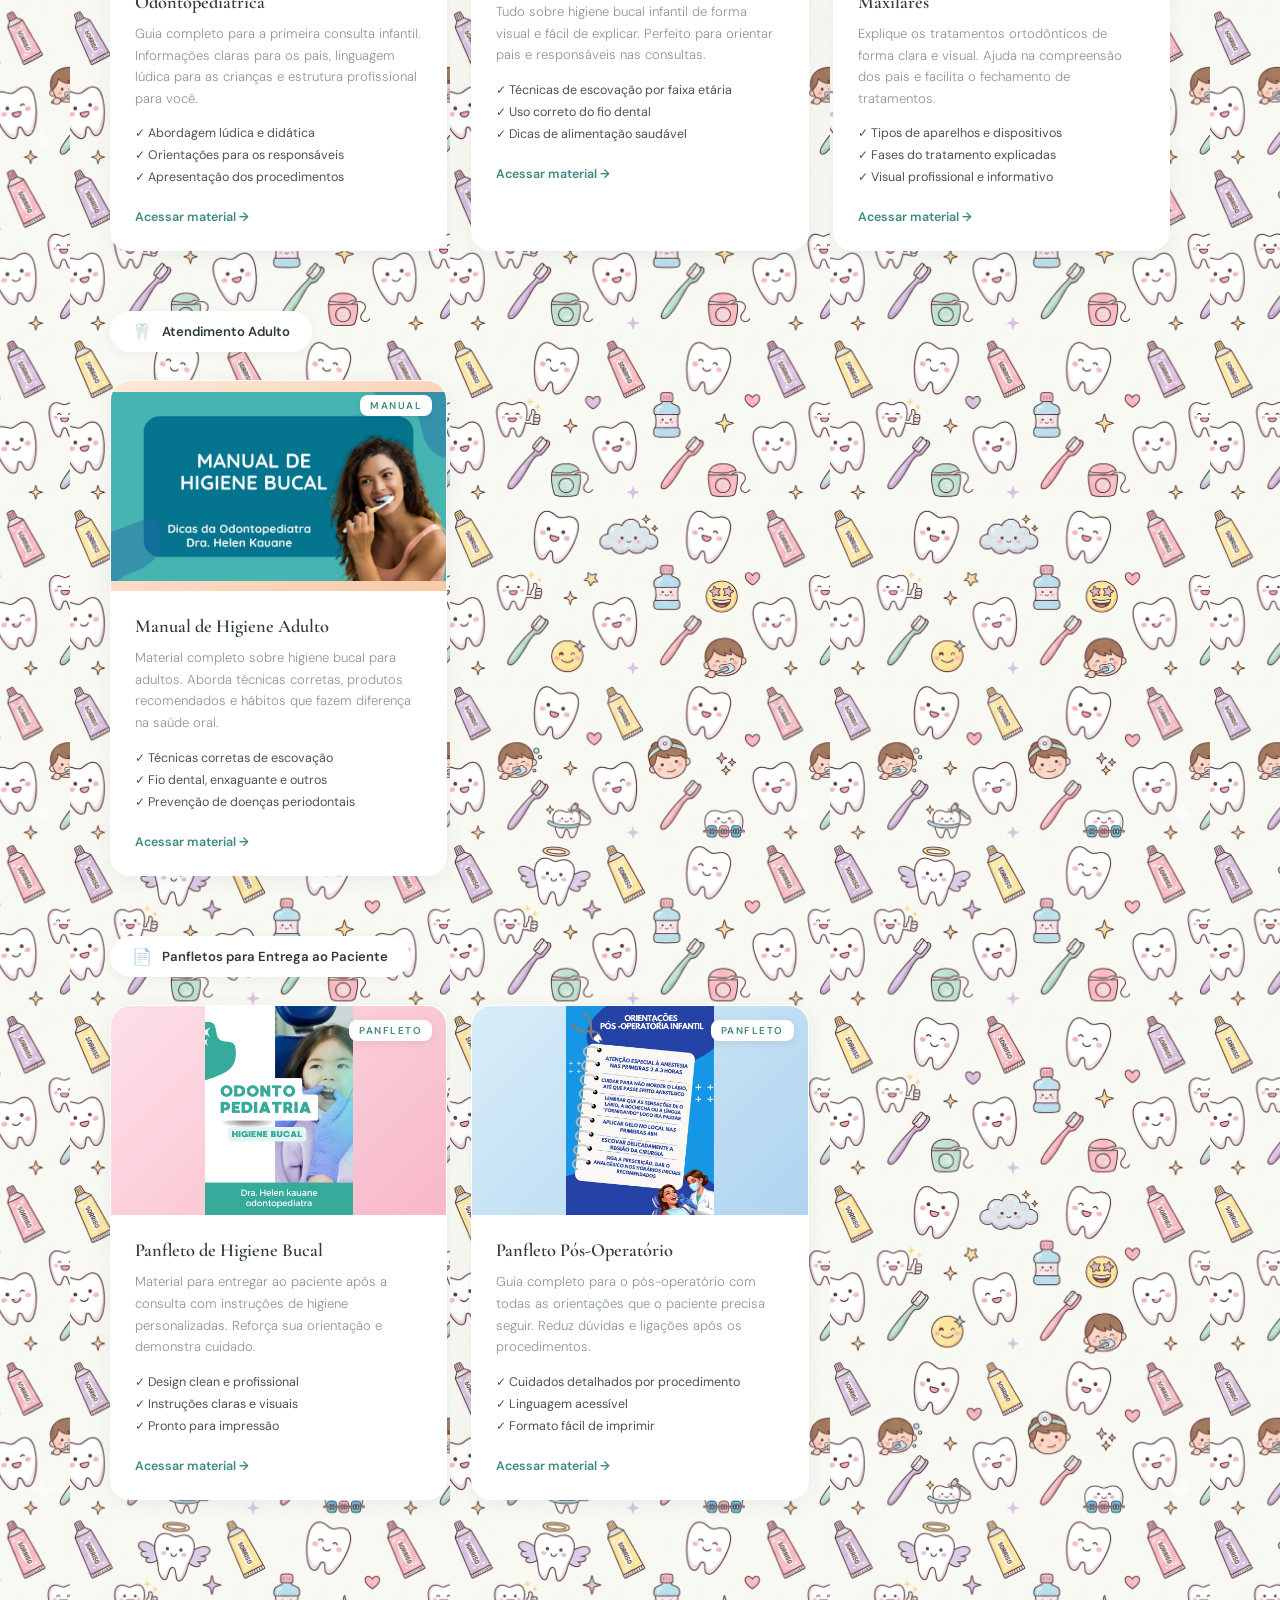
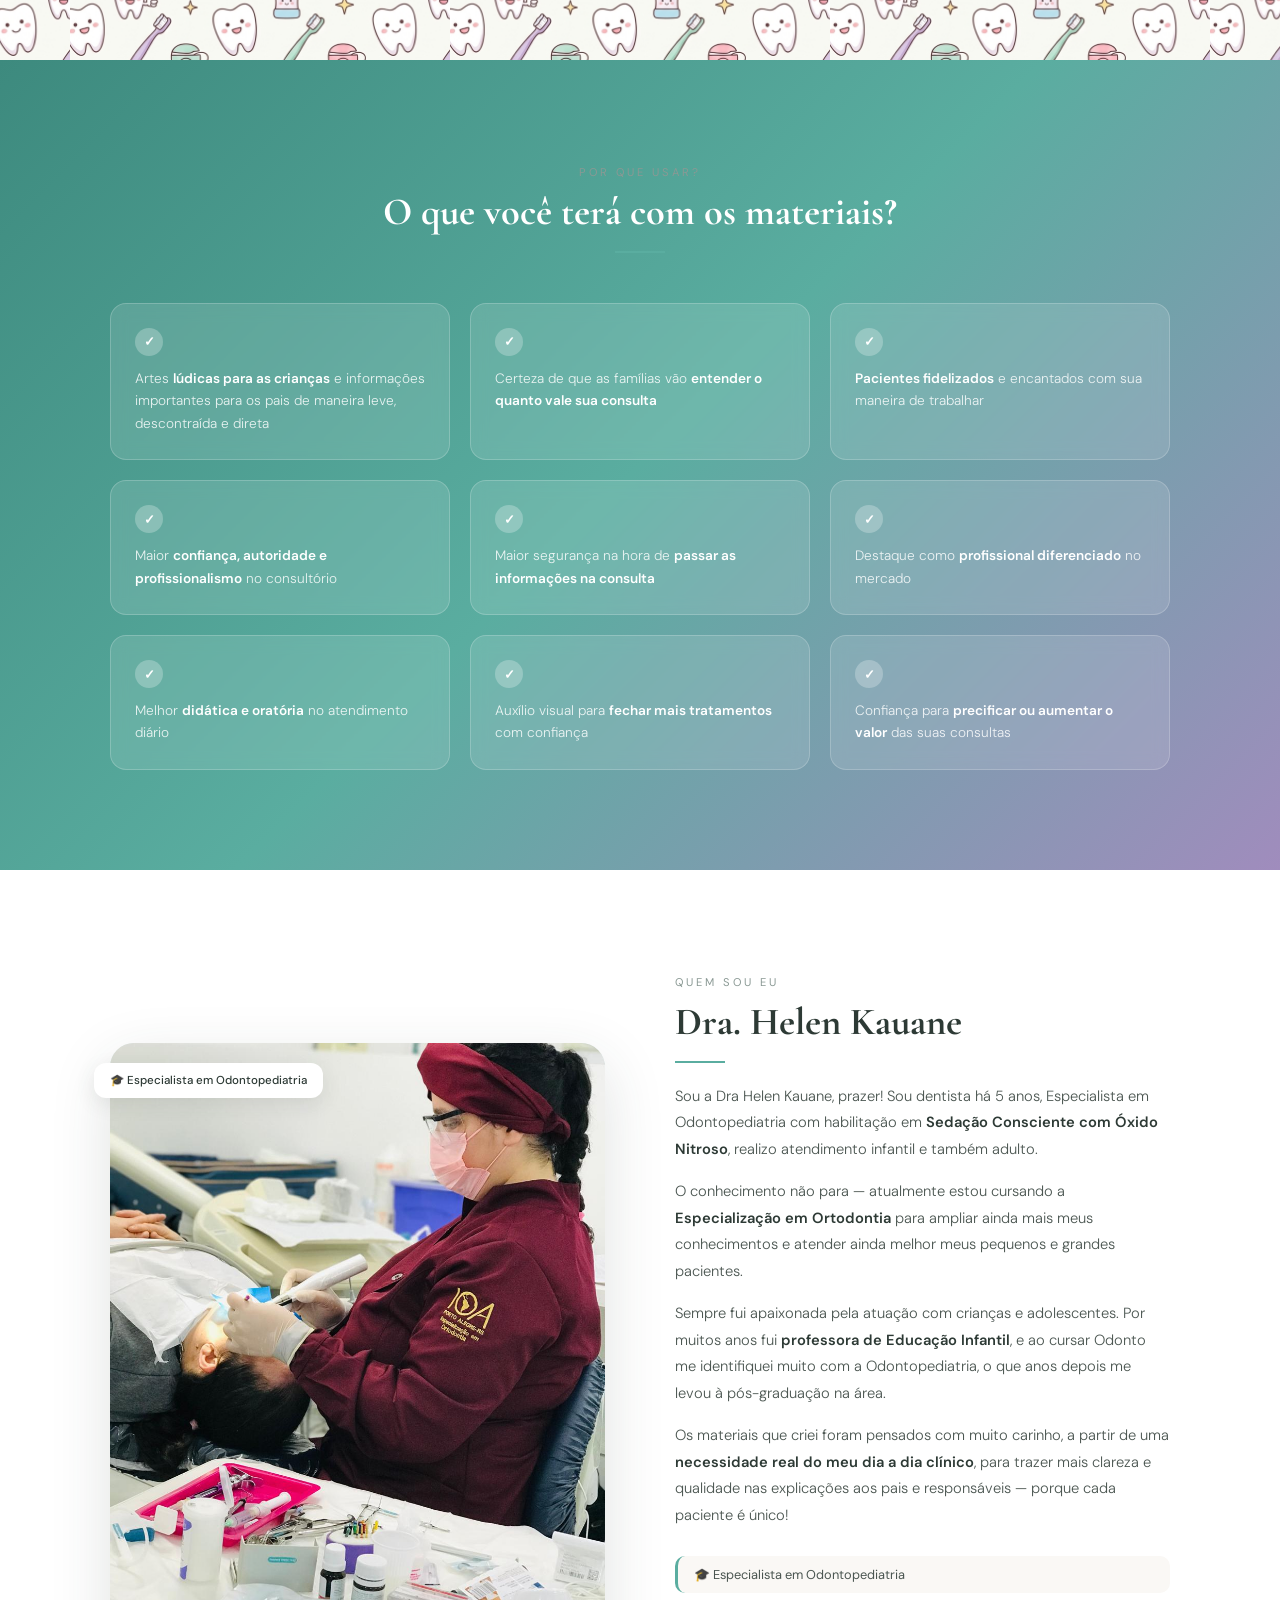
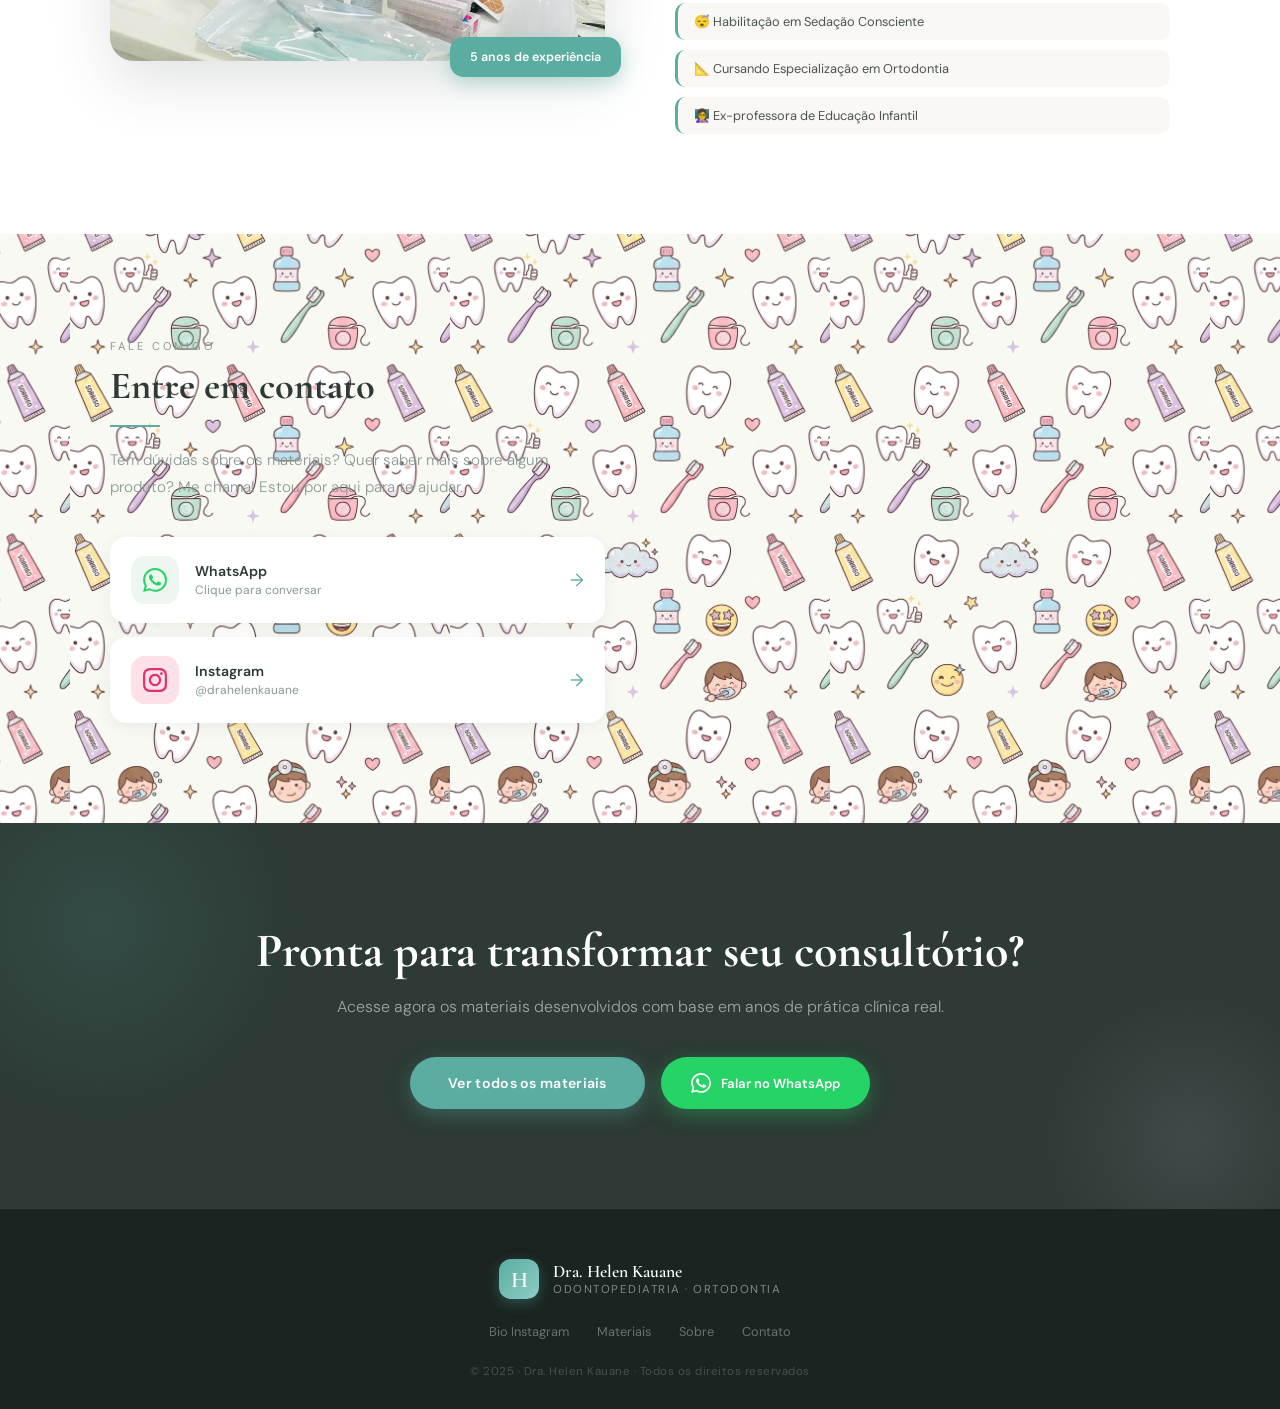
==== commit e6ba1f6b: "teste imagem de fundo" ====
--- a/Drhellem/index.html
+++ b/Drhellem/index.html
@@ -203,7 +203,7 @@
                 <li>✓ Instruções claras e visuais</li>
                 <li>✓ Pronto para impressão</li>
               </ul>
-              <a href="https://wa.me/5554996626893?text=Ol%C3%A1%21+Gostaria+de+saber+mais+sobre+o+Panfleto+de+Higiene+Bucal+%F0%9F%A6%B7" target="_blank" class="btn-acessar">Acessar material →</a>
+              <a href="https://wa.me/5554996626893?text=Ol%C3%A1%21 Gostaria de+saber+mais+sobre+o+Panfleto+de+Higiene+Bucal+%F0%9F%A6%B7" target="_blank" class="btn-acessar">Acessar material →</a>
             </div>
           </div>
 
--- a/Drhellem/css/landing.css
+++ b/Drhellem/css/landing.css
@@ -118,7 +118,7 @@
 .hero {
   min-height: 100vh;
   padding: 100px 50px 80px;
-  background: url('../imagens/nuvens.png') repeat center center;
+  background: url('../imagens/fundo02.png') repeat center center;
   background-size: 380px;
   position: relative;
   overflow: hidden;
@@ -270,7 +270,7 @@
 .section-head.center { text-align: center; }
 
 .tag-label {
-  display: inline-block; color: var(--teal); font-size: 0.7rem;
+  display: inline-block; color: var(--light-text); font-size: 0.7rem;
   letter-spacing: 3px; text-transform: uppercase; margin-bottom: 10px;
 }
 
@@ -291,7 +291,7 @@
    ========================================= */
 .materiais {
   padding: 100px 0;
-  background: url('../imagens/nuvens.png') repeat center center;
+  background: url('../imagens/fundo02.png') repeat center center;
   background-size: 380px;
 }
 
@@ -458,7 +458,7 @@
    ========================================= */
 .contato {
   padding: 100px 0;
-  background: url('../imagens/nuvens.png') repeat center center;
+  background: url('../imagens/fundo02.png') repeat center center;
   background-size: 380px;
 }
 
